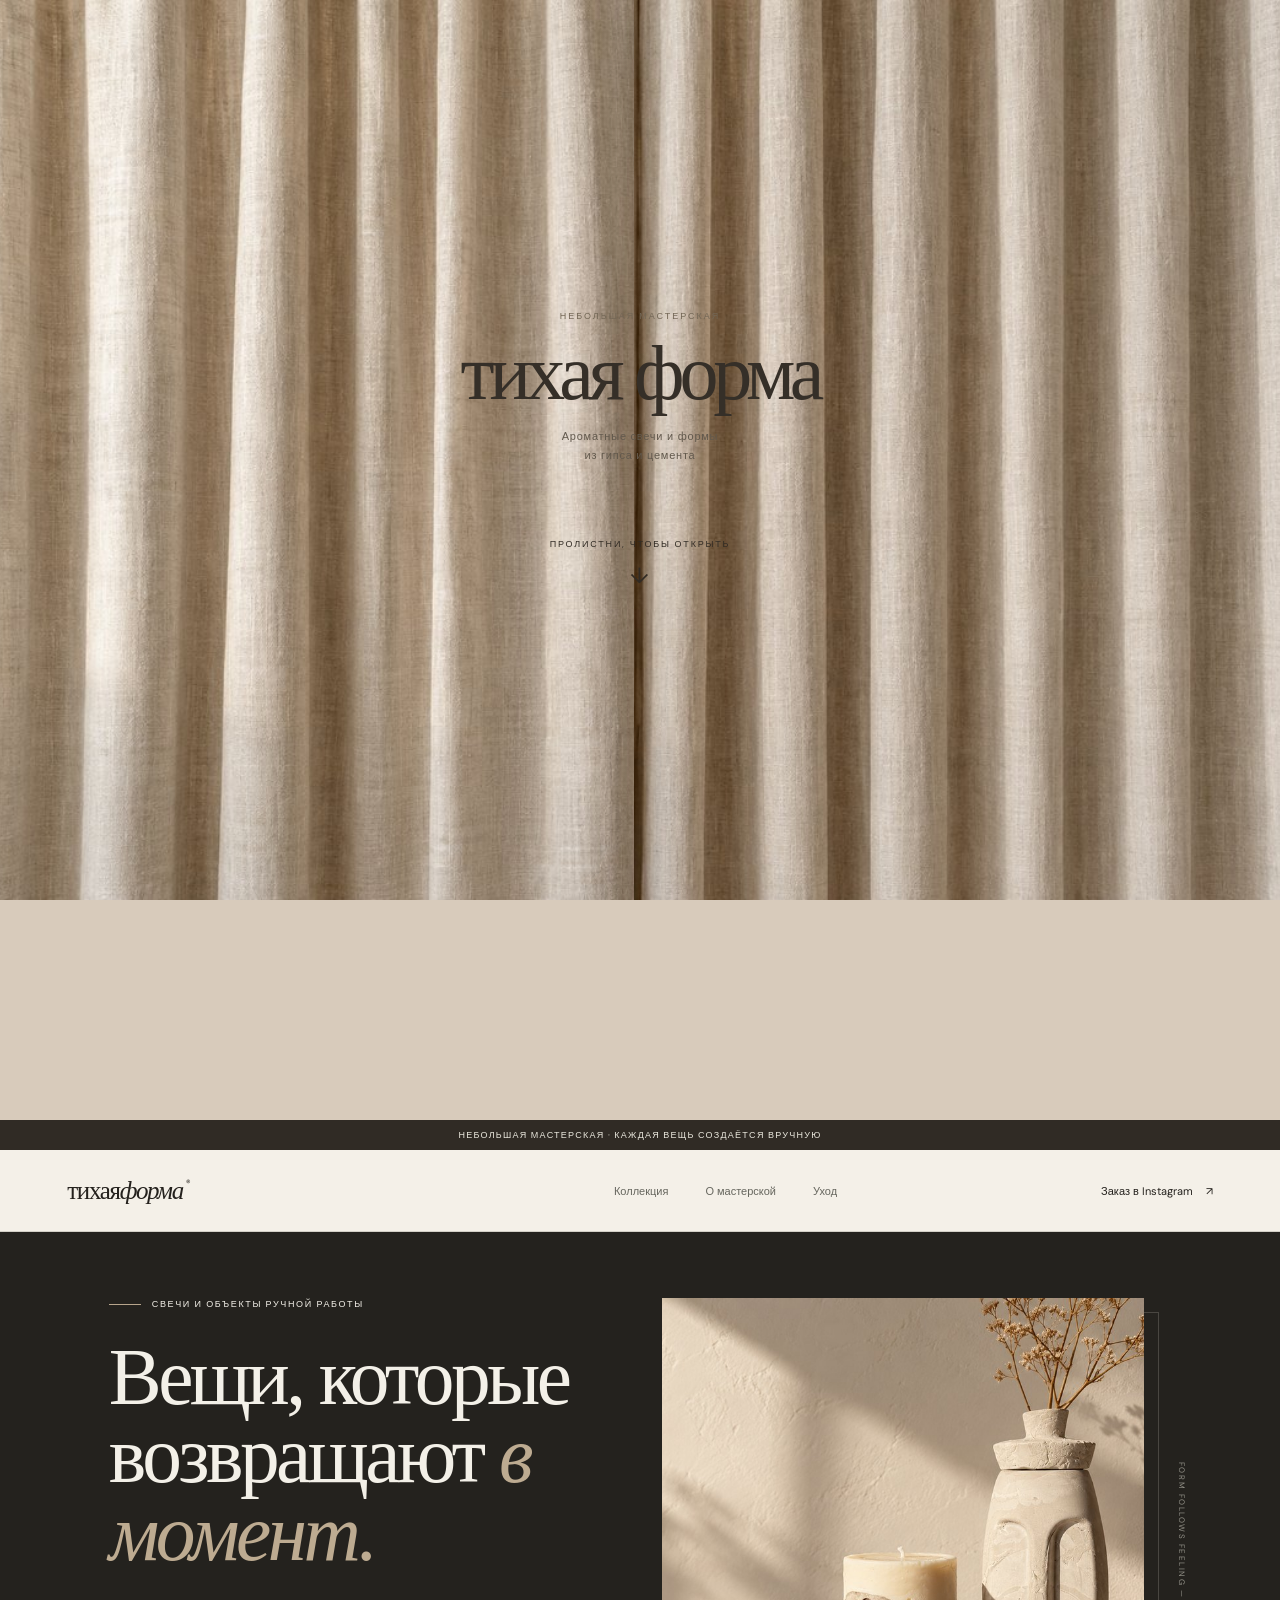
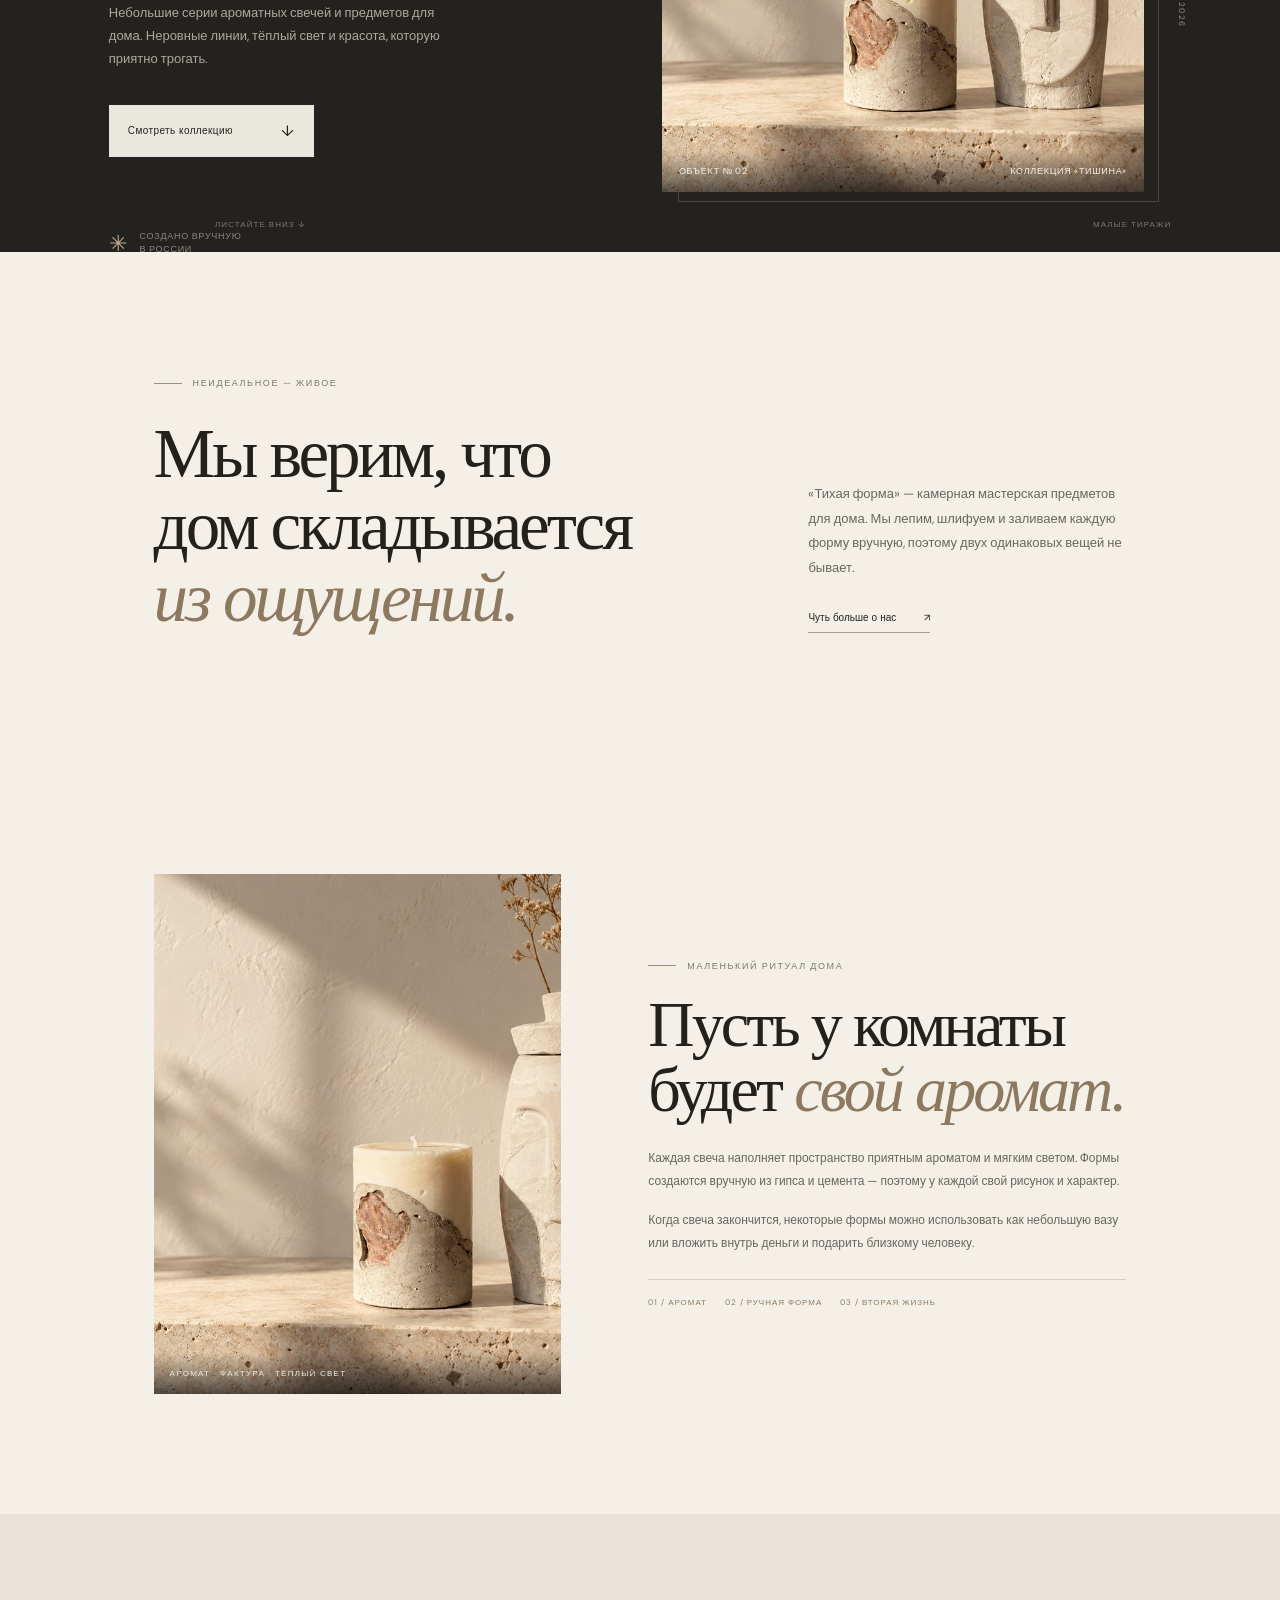
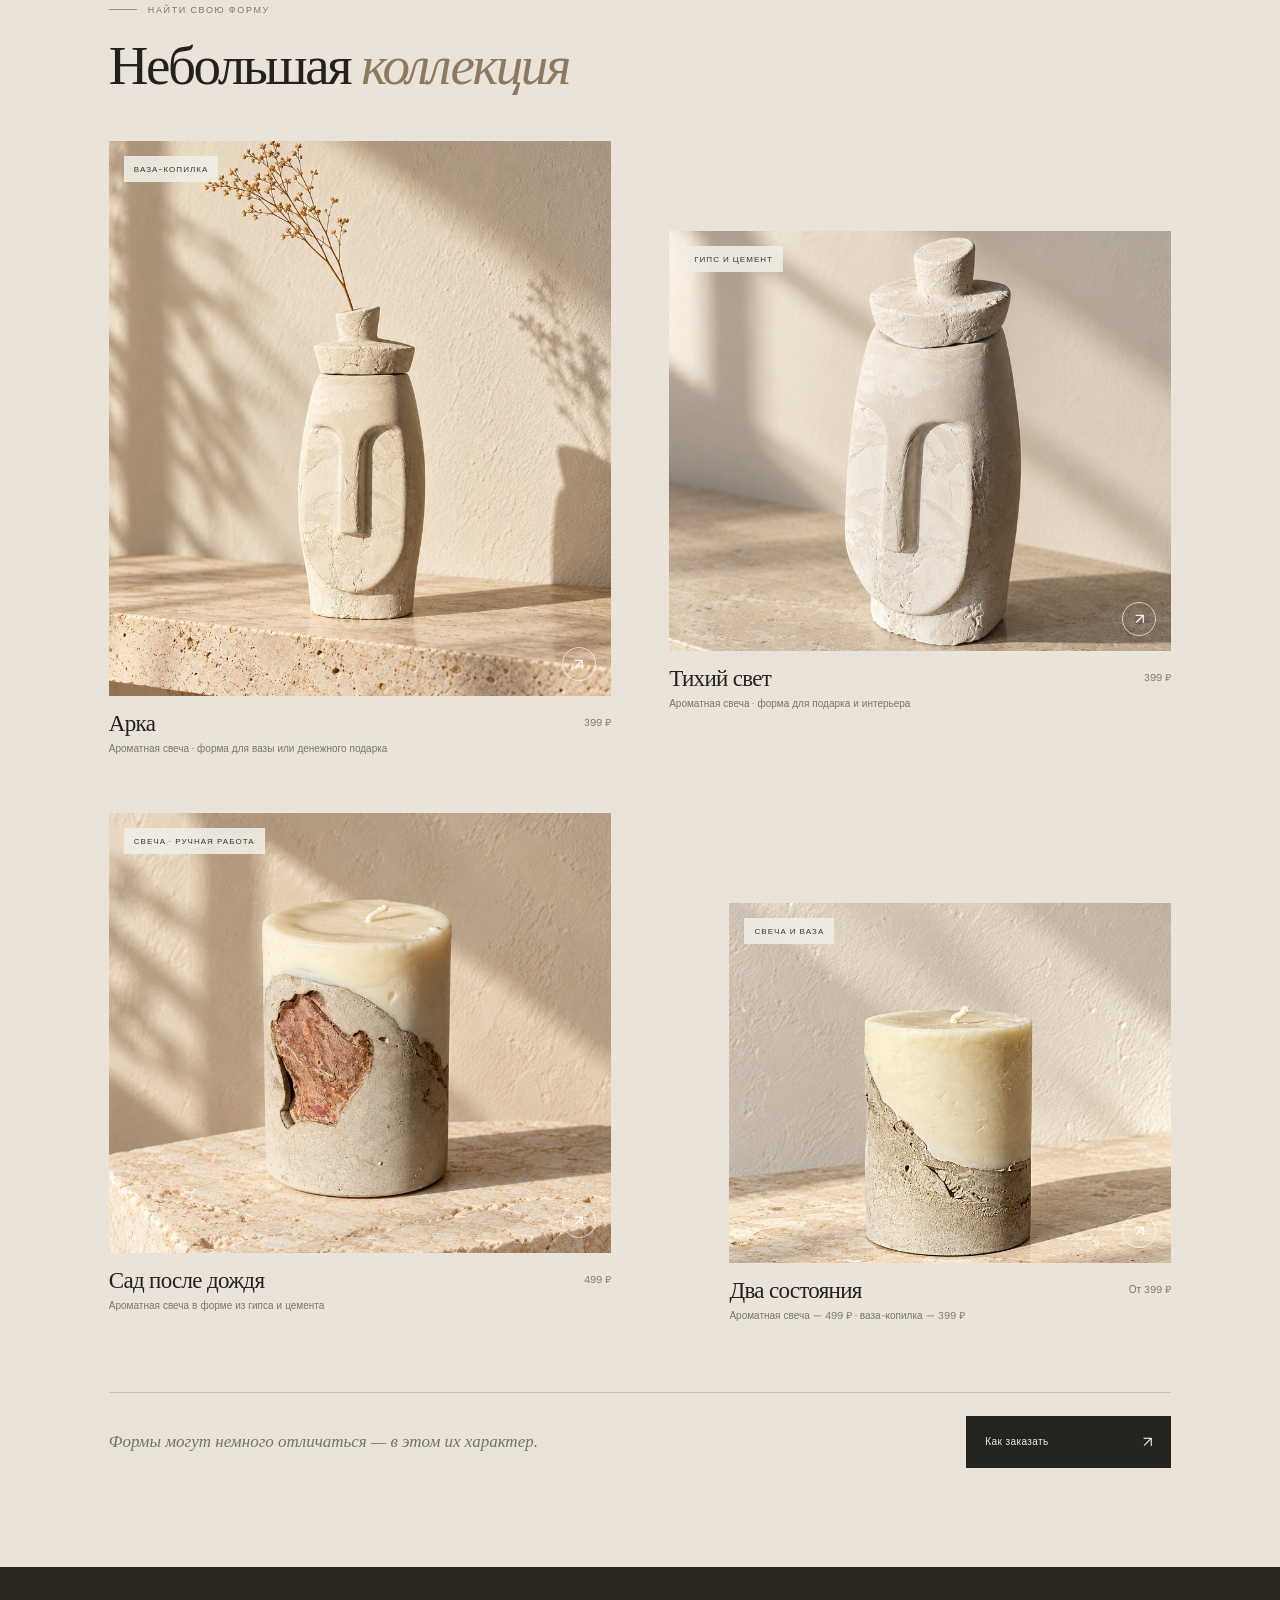
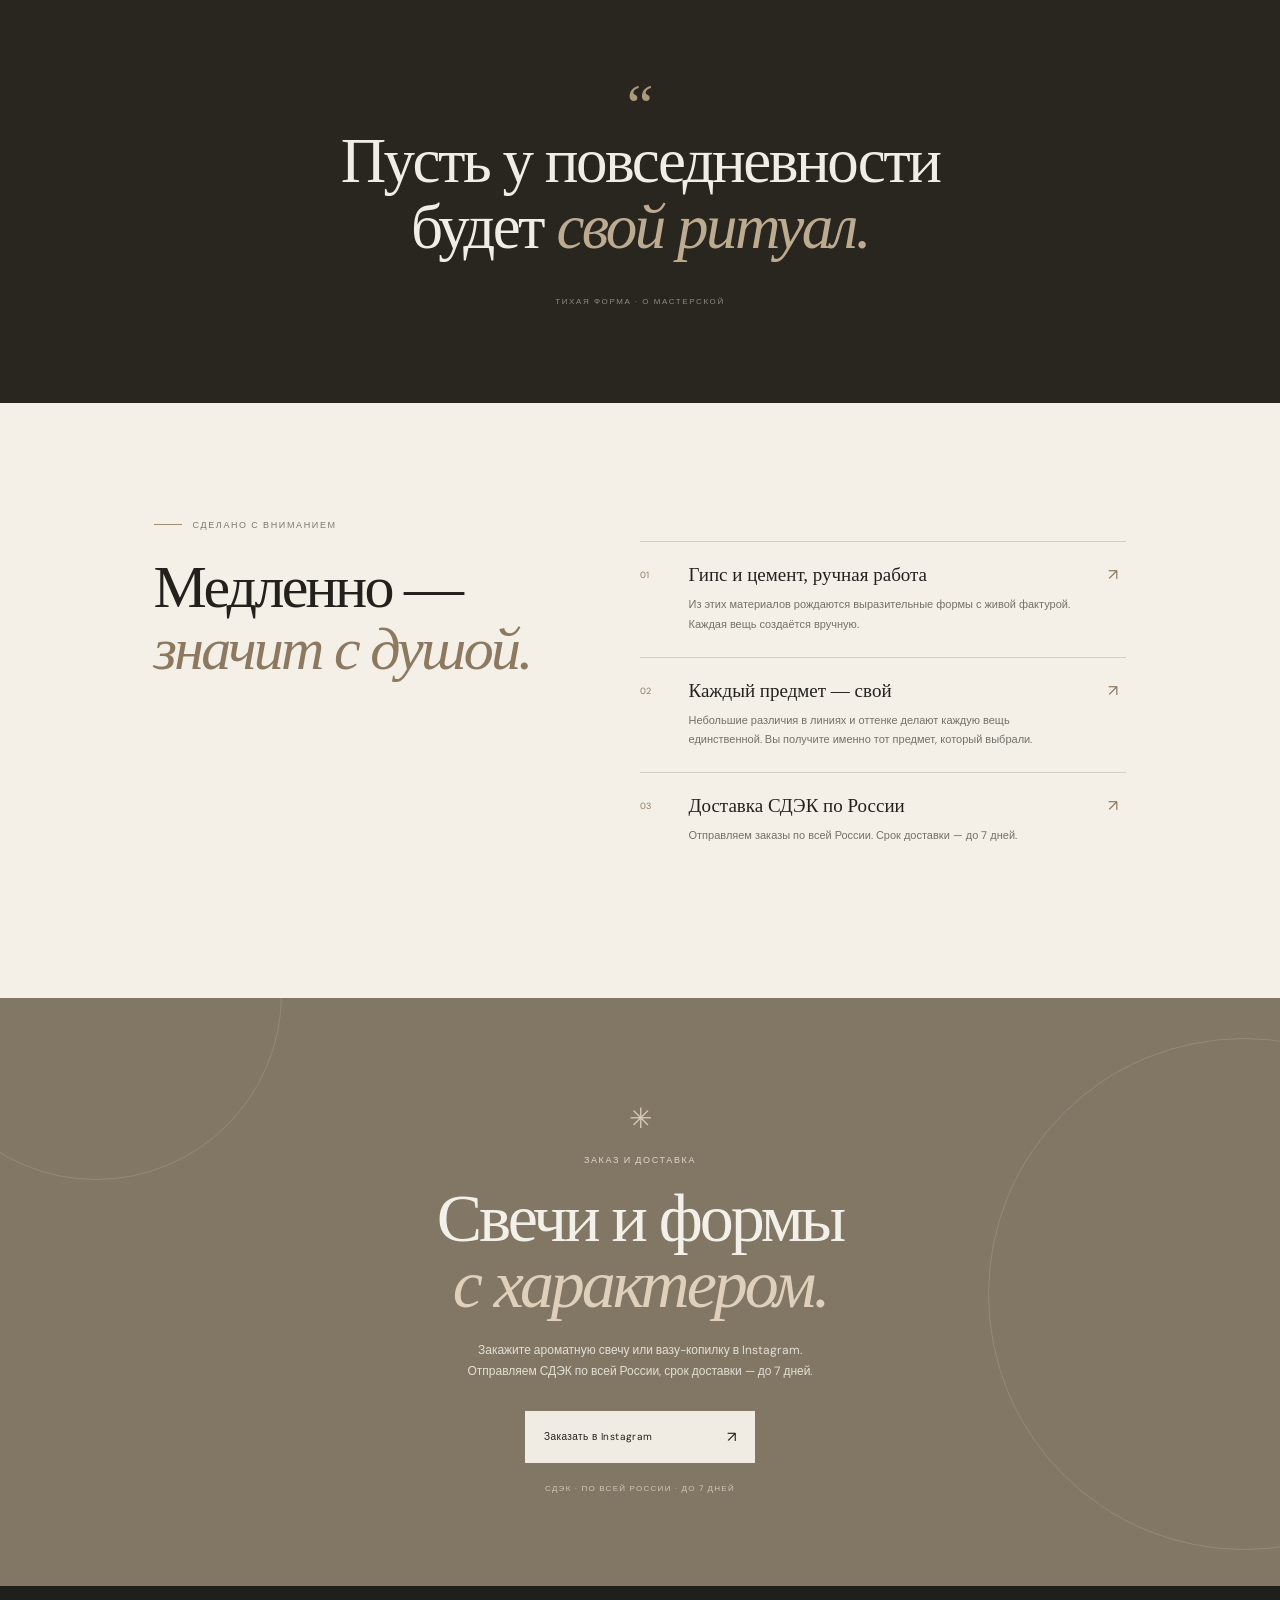
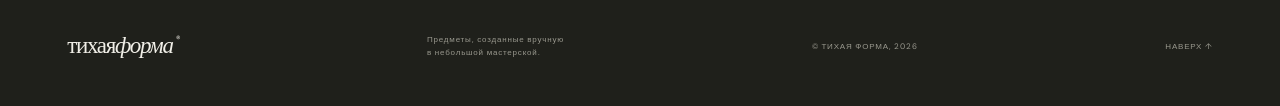
==== index.html @ 341f55f4 "Refresh mobile opening styles" ====
<!doctype html>
<html lang="ru">
<head>
  <meta charset="utf-8">
  <meta name="viewport" content="width=device-width, initial-scale=1">
  <meta name="theme-color" content="#171713">
  <meta name="description" content="Авторские свечи ручной работы и предметы для дома. Каждая форма создаётся вручную.">
  <title>Тихая форма — свечи и объекты ручной работы</title>
  <script>if ("scrollRestoration" in history) history.scrollRestoration = "manual"; if (location.hash) history.replaceState(null, "", location.pathname + location.search);</script>
  <link rel="preconnect" href="https://fonts.googleapis.com">
  <link rel="preconnect" href="https://fonts.gstatic.com" crossorigin>
  <link href="https://fonts.googleapis.com/css2?family=DM+Sans:wght@400;500;600&family=Manrope:wght@400;500;600;700&display=swap" rel="stylesheet">
  <link rel="stylesheet" href="styles.css?v=mobile6">
</head>
<body>
  <section class="opening-scene" aria-label="Открой мастерскую прокруткой">
    <div class="opening-sticky">
      <img class="opening-art" src="assets/hero.jpg" alt="" fetchpriority="high" decoding="async">
      <div class="opening-copy">
        <p class="opening-kicker">НЕБОЛЬШАЯ МАСТЕРСКАЯ</p>
        <p class="opening-name">тихая форма</p>
        <p class="opening-tagline">Ароматные свечи и формы<br>из гипса и цемента</p>
        <div class="opening-prompt"><span>ПРОЛИСТНИ, ЧТОБЫ ОТКРЫТЬ</span><b>↓</b></div>
      </div>
      <div class="curtain-panels" aria-hidden="true"><span class="curtain-panel curtain-left"><img src="assets/curtain-linen.jpg" alt="" fetchpriority="high" decoding="async"></span><span class="curtain-panel curtain-right"><img src="assets/curtain-linen.jpg" alt="" fetchpriority="high" decoding="async"></span></div>
    </div>
  </section>
  <div class="announcement">Небольшая мастерская · каждая вещь создаётся вручную</div>
  <header class="site-header">
    <a class="wordmark" href="#top" aria-label="Тихая форма — на главную">тихая<span>форма</span><i>®</i></a>
    <nav class="main-nav" aria-label="Основная навигация">
      <a href="#collection">Коллекция</a><a href="#about">О мастерской</a><a href="#care">Уход</a>
    </nav>
    <a class="header-link" href="https://www.instagram.com/kriss.tiana?exln=c3J3bHptYzU3Yjh0" target="_blank" rel="noopener noreferrer">Заказ в Instagram <span>↗</span></a>
    <button class="menu-toggle" aria-label="Открыть меню" aria-expanded="false"><span></span><span></span></button>
  </header>

  <main id="top">
    <section class="hero">
      <div class="hero-copy">
        <p class="eyebrow"><span class="eyebrow-line"></span> Свечи и объекты ручной работы</p>
        <h1>Вещи, которые<br>возвращают <em>в момент.</em></h1>
        <p class="hero-description">Небольшие серии ароматных свечей и предметов для дома. Неровные линии, тёплый свет и красота, которую приятно трогать.</p>
        <a class="button button-light" href="#collection">Смотреть коллекцию <span>↓</span></a>
        <div class="hero-note"><span class="note-star">✳</span><span>Создано вручную<br>в России</span></div>
      </div>
      <div class="hero-visual">
        <img src="assets/hero.jpg" alt="Композиция из ароматной свечи и вазы-копилки из гипса и цемента" fetchpriority="high" decoding="async">
        <div class="hero-image-caption"><span>Объект № 02</span><span>Коллекция «Тишина»</span></div>
        <div class="vertical-label">FORM FOLLOWS FEELING — 2026</div>
      </div>
      <div class="hero-bottom"><span class="scroll-label">ЛИСТАЙТЕ ВНИЗ ↓</span><span>МАЛЫЕ ТИРАЖИ</span></div>
    </section>

    <section class="intro section-wrap" id="about">
      <p class="eyebrow dark-eyebrow">Неидеальное — живое</p>
      <div class="intro-content"><h2>Мы верим, что<br>дом складывается<br><em>из ощущений.</em></h2><div><p>«Тихая форма» — камерная мастерская предметов для дома. Мы лепим, шлифуем и заливаем каждую форму вручную, поэтому двух одинаковых вещей не бывает.</p><a class="text-link" href="#story">Чуть больше о нас <span>↗</span></a></div></div>
    </section>

    <section class="scent-story section-wrap" id="scent">
      <div class="scent-photo"><img src="assets/hero.jpg" alt="Ароматная свеча и ваза-копилка в тёплом интерьере" loading="lazy" decoding="async"><span>АРОМАТ · ФАКТУРА · ТЁПЛЫЙ СВЕТ</span></div>
      <div class="scent-copy"><p class="eyebrow dark-eyebrow">Маленький ритуал дома</p><h2>Пусть у комнаты<br>будет <em>свой аромат.</em></h2><p>Каждая свеча наполняет пространство приятным ароматом и мягким светом. Формы создаются вручную из гипса и цемента — поэтому у каждой свой рисунок и характер.</p><p>Когда свеча закончится, некоторые формы можно использовать как небольшую вазу или вложить внутрь деньги и подарить близкому человеку.</p><div class="scent-detail"><span>01 / АРОМАТ</span><span>02 / РУЧНАЯ ФОРМА</span><span>03 / ВТОРАЯ ЖИЗНЬ</span></div></div>
    </section>

    <section class="collection" id="collection">
      <div class="section-heading"><div><p class="eyebrow dark-eyebrow">Найти свою форму</p><h2>Небольшая <em>коллекция</em></h2></div></div>
      <div class="product-grid">
        <article class="product-card product-card-tall">
          <a class="product-image" href="#contact"><img src="assets/vase-01.jpg" alt="Ваза-копилка ручной работы из гипса и цемента" loading="lazy" decoding="async"><span class="product-tag">ВАЗА-КОПИЛКА</span><span class="image-arrow">↗</span></a>
          <div class="product-info"><div><h3>Арка</h3><p>Ароматная свеча · форма для вазы или денежного подарка</p></div><span class="product-price">399 ₽</span></div>
        </article>
        <article class="product-card product-card-offset">
          <a class="product-image" href="#contact"><img src="assets/vase-02.jpg" alt="Ваза-копилка ручной работы с крышкой" loading="lazy" decoding="async"><span class="product-tag">ГИПС И ЦЕМЕНТ</span><span class="image-arrow">↗</span></a>
          <div class="product-info"><div><h3>Тихий свет</h3><p>Ароматная свеча · форма для подарка и интерьера</p></div><span class="product-price">399 ₽</span></div>
        </article>
        <article class="product-card">
          <a class="product-image" href="#contact"><img src="assets/candle-01.jpg" alt="Ароматная свеча ручной работы" loading="lazy" decoding="async"><span class="product-tag">СВЕЧА · РУЧНАЯ РАБОТА</span><span class="image-arrow">↗</span></a>
          <div class="product-info"><div><h3>Сад после дождя</h3><p>Ароматная свеча в форме из гипса и цемента</p></div><span class="product-price">499 ₽</span></div>
        </article>
        <article class="product-card product-card-offset product-card-wide">
          <a class="product-image" href="#contact"><img src="assets/candle-02.jpg" alt="Ароматная свеча ручной работы" loading="lazy" decoding="async"><span class="product-tag">СВЕЧА И ВАЗА</span><span class="image-arrow">↗</span></a>
          <div class="product-info"><div><h3>Два состояния</h3><p>Ароматная свеча — 499 ₽ · ваза-копилка — 399 ₽</p></div><span class="product-price">От 399 ₽</span></div>
        </article>
      </div>
      <div class="collection-foot"><p>Формы могут немного отличаться — в этом их характер.</p><a class="button button-dark" href="#contact">Как заказать <span>↗</span></a></div>
    </section>

    <section class="quote-band" id="story"><span class="quote-mark">“</span><p>Пусть у повседневности<br>будет <em>свой ритуал.</em></p><span class="quote-credit">ТИХАЯ ФОРМА · О МАСТЕРСКОЙ</span></section>

    <section class="process section-wrap" id="care">
      <div class="process-heading"><p class="eyebrow dark-eyebrow">Сделано с вниманием</p><h2>Медленно —<br><em>значит с душой.</em></h2></div>
      <div class="process-list">
        <div class="process-item"><span>01</span><div><h3>Гипс и цемент, ручная работа</h3><p>Из этих материалов рождаются выразительные формы с живой фактурой. Каждая вещь создаётся вручную.</p></div><b>↗</b></div>
        <div class="process-item"><span>02</span><div><h3>Каждый предмет — свой</h3><p>Небольшие различия в линиях и оттенке делают каждую вещь единственной. Вы получите именно тот предмет, который выбрали.</p></div><b>↗</b></div>
        <div class="process-item"><span>03</span><div><h3>Доставка СДЭК по России</h3><p>Отправляем заказы по всей России. Срок доставки — до 7 дней.</p></div><b>↗</b></div>
      </div>
    </section>

    <section class="contact-section" id="contact"><div class="contact-orbit">✳</div><p class="eyebrow">Заказ и доставка</p><h2>Свечи и формы<br><em>с характером.</em></h2><p class="contact-copy">Закажите ароматную свечу или вазу-копилку в Instagram. Отправляем СДЭК по всей России, срок доставки — до 7 дней.</p><a class="button button-light instagram-button" href="https://www.instagram.com/kriss.tiana?exln=c3J3bHptYzU3Yjh0" target="_blank" rel="noopener noreferrer">Заказать в Instagram <span>↗</span></a><span class="contact-small">СДЭК · ПО ВСЕЙ РОССИИ · ДО 7 ДНЕЙ</span></section>
  </main>
  <footer class="site-footer"><a class="wordmark footer-mark" href="#top">тихая<span>форма</span><i>®</i></a><span>Предметы, созданные вручную<br>в небольшой мастерской.</span><span>© ТИХАЯ ФОРМА, 2026</span><a href="#top">НАВЕРХ ↑</a></footer>
  <script src="script.js?v=mobile6"></script>
</body>
</html>
---- styles.css ----
:root{--ink:#1c1c18;--paper:#efeee8;--cream:#e5e1d7;--muted:#79786f;--line:rgba(28,28,24,.17);--serif:Georgia,'Times New Roman',serif;--sans:'DM Sans',Arial,sans-serif}*{box-sizing:border-box}html{scroll-behavior:smooth}body{margin:0;background:var(--paper);color:var(--ink);font-family:var(--sans);-webkit-font-smoothing:antialiased}.announcement{height:30px;background:#24251f;color:#eae8de;text-align:center;font-size:9px;letter-spacing:.14em;text-transform:uppercase;display:flex;align-items:center;justify-content:center}.site-header{height:82px;display:flex;align-items:center;justify-content:space-between;padding:0 5.25%;border-bottom:1px solid var(--line);position:relative;z-index:5;background:var(--paper)}.wordmark{font-family:var(--serif);font-size:25px;letter-spacing:-1.3px;color:inherit;text-decoration:none;white-space:nowrap}.wordmark span{font-style:italic}.wordmark i{font:9px var(--sans);vertical-align:top;margin-left:3px}.main-nav{display:flex;gap:37px;margin-left:14%}.main-nav a,.header-link{font-size:11px;text-decoration:none;color:inherit}.main-nav a{color:#66665e}.main-nav a:hover,.header-link:hover{color:#8c7358}.header-link span{margin-left:10px}.menu-toggle{display:none;background:none;border:0}.hero{background:#191a16;color:#f3f0e8;min-height:620px;display:grid;grid-template-columns:49% 51%;position:relative;overflow:hidden;padding:66px 8.5% 60px}.hero-copy{align-self:center;position:relative;z-index:2;padding-bottom:35px}.eyebrow{font-size:9px;letter-spacing:.18em;text-transform:uppercase;margin:0 0 29px;display:flex;align-items:center;gap:11px}.eyebrow-line{display:inline-block;width:32px;border-top:1px solid #b7a58c}.hero h1,.intro h2,.section-heading h2,.process h2,.contact-section h2{font-family:var(--serif);font-weight:400;letter-spacing:-.045em}.hero h1{font-size:clamp(53px,6.2vw,88px);line-height:.98;margin:0 0 28px}.hero h1 em,.intro h2 em,.section-heading h2 em,.process h2 em,.contact-section h2 em,.quote-band em{font-weight:400;color:#bdab91}.hero-description{max-width:360px;color:#aaa99f;font-size:13px;line-height:1.8;margin:0 0 34px}.button{display:inline-flex;align-items:center;justify-content:space-between;gap:30px;padding:16px 19px;text-decoration:none;font-size:10px;letter-spacing:.04em;min-width:205px;transition:.2s ease}.button span{font-size:15px}.button-light{background:#eae7de;color:#24241f}.button-light:hover{background:#c9b99f;transform:translateY(-2px)}.button-dark{background:#24241f;color:#eeeae0}.button-dark:hover{background:#585044;transform:translateY(-2px)}.hero-note{position:absolute;left:0;bottom:-68px;display:flex;align-items:center;gap:12px;color:#88877e;font-size:9px;line-height:1.5;letter-spacing:.08em;text-transform:uppercase}.note-star{font-size:22px;color:#bba98e}.hero-visual{position:relative;align-self:stretch;min-height:485px;margin-left:6%;margin-right:5%}.hero-visual:before{content:'';position:absolute;inset:14px -15px -10px 16px;border:1px solid rgba(235,231,218,.18)}.hero-visual>img{width:100%;height:100%;object-fit:cover;object-position:center 54%;position:relative;filter:saturate(.7)}.hero-image-caption{position:absolute;bottom:0;left:0;right:0;z-index:1;padding:15px 17px;display:flex;justify-content:space-between;background:linear-gradient(transparent,rgba(0,0,0,.62));font-size:9px;letter-spacing:.08em;text-transform:uppercase}.vertical-label{position:absolute;right:-43px;top:50%;writing-mode:vertical-rl;transform:translateY(-50%);font-size:8px;letter-spacing:.19em;color:#929087}.hero-bottom{position:absolute;bottom:23px;left:8.5%;right:8.5%;display:flex;justify-content:space-between;color:#79796f;font-size:8px;letter-spacing:.13em}.scroll-label{margin-left:10%}.section-wrap{padding-left:12%;padding-right:12%}.intro{padding-top:125px;padding-bottom:130px}.dark-eyebrow{color:#79786f}.dark-eyebrow:before{content:'';width:28px;border-top:1px solid #a18f74}.intro-content{display:grid;grid-template-columns:1.1fr .65fr;align-items:end;gap:12%}.intro h2,.process h2{font-size:clamp(45px,5.4vw,72px);line-height:1.04;margin:0}.intro h2 em,.section-heading h2 em,.process h2 em{color:#8d7960}.intro-content>div{max-width:345px;padding-bottom:8px}.intro-content>div p{font-size:13px;line-height:1.9;color:#68675f;margin:0 0 24px}.text-link{font-size:10px;color:var(--ink);text-decoration:none;border-bottom:1px solid #a29d90;padding-bottom:8px}.text-link span{margin-left:25px}.collection{background:#e6e4dc;padding:90px 8.5% 98px}.section-heading{display:flex;align-items:end;justify-content:space-between;margin-bottom:44px}.section-heading .eyebrow{margin-bottom:18px}.section-heading h2{font-size:55px;margin:0}.collection-count{font-size:9px;letter-spacing:.13em;color:#77766d;padding-bottom:9px}.product-grid{display:grid;grid-template-columns:1fr 1fr;column-gap:5.5%;row-gap:58px}.product-card{min-width:0}.product-card-offset{margin-top:90px}.product-card-wide{width:88%;margin-left:12%}.product-image{display:block;height:440px;position:relative;overflow:hidden;background:#24241f;color:white}.product-card-tall .product-image{height:555px}.product-card-offset .product-image{height:420px}.product-card-wide .product-image{height:360px}.product-image img{width:100%;height:100%;object-fit:cover;transition:transform .7s cubic-bezier(.2,.7,.2,1);filter:saturate(.72)}.product-image:hover img{transform:scale(1.035)}.product-tag{position:absolute;left:15px;top:15px;padding:8px 10px;background:rgba(240,238,230,.9);color:#38372f;font-size:8px;letter-spacing:.13em}.image-arrow{position:absolute;right:15px;bottom:15px;width:34px;height:34px;border:1px solid rgba(255,255,255,.65);display:grid;place-items:center;border-radius:50%;font-size:15px}.product-info{display:flex;justify-content:space-between;gap:10px;padding-top:15px;align-items:start}.product-info h3{font-family:var(--serif);font-size:23px;font-weight:400;margin:0 0 5px;letter-spacing:-.03em}.product-info p,.product-price{font-size:10px;color:#77766d;margin:0}.product-price{padding-top:5px;white-space:nowrap}.collection-foot{margin-top:70px;display:flex;align-items:center;justify-content:space-between;border-top:1px solid var(--line);padding-top:22px}.collection-foot p{font-family:var(--serif);font-style:italic;font-size:17px;color:#74736b}.quote-band{padding:104px 20px 94px;text-align:center;background:#20211c;color:#efede5;position:relative}.quote-mark{color:#ad997b;font:60px var(--serif);display:block;height:47px}.quote-band p{font:clamp(38px,5vw,63px)/1.05 var(--serif);letter-spacing:-.04em;margin:10px 0 28px}.quote-credit{font-size:8px;letter-spacing:.2em;color:#8c8b81}.process{padding-top:116px;padding-bottom:130px;display:grid;grid-template-columns:.9fr 1.1fr;gap:9%}.process-heading .eyebrow{margin-bottom:25px}.process h2{font-size:60px}.process-list{padding-top:22px}.process-item{display:grid;grid-template-columns:34px 1fr 18px;gap:15px;padding:22px 0;border-top:1px solid var(--line)}.process-item>span{font-size:9px;color:#8c7961;padding-top:5px}.process-item h3{font:19px var(--serif);margin:0 0 9px;font-weight:400}.process-item p{font-size:11px;line-height:1.8;color:#727168;max-width:390px;margin:0}.process-item>b{font-weight:400;color:#8d7960}.contact-section{background:#837d6e;color:#f2f0e8;text-align:center;padding:102px 20px 93px;position:relative;overflow:hidden}.contact-section:before,.contact-section:after{content:'';position:absolute;border:1px solid rgba(245,241,230,.15);width:370px;height:370px;border-radius:50%;top:-190px;left:-90px}.contact-section:after{width:510px;height:510px;left:auto;right:-220px;top:40px}.contact-orbit{font-size:28px;margin-bottom:17px;color:#d4c8b5}.contact-section .eyebrow{justify-content:center;color:#ded8ca;margin-bottom:20px}.contact-section h2{font-size:68px;line-height:.97;margin:0 0 22px}.contact-section h2 em{color:#ded0ba}.contact-copy{font-size:12px;line-height:1.8;color:#e3dfd5;max-width:390px;margin:0 auto 28px}.contact-section .button{position:relative;z-index:1}.contact-small{display:block;font-size:8px;letter-spacing:.16em;color:#d0c8b7;margin-top:20px}.site-footer{min-height:120px;padding:30px 5.25%;display:flex;align-items:center;justify-content:space-between;background:#1f201b;color:#f0eee7}.footer-mark{font-size:23px}.site-footer>span,.site-footer>a:last-child{font-size:8px;line-height:1.6;letter-spacing:.1em;color:#99988e}.site-footer>a:last-child{text-decoration:none}.menu-toggle{cursor:pointer}
@media(max-width:800px){.site-header{height:70px;padding:0 6%}.main-nav{gap:20px;margin-left:4%}.hero{padding:55px 7% 55px;min-height:560px}.hero-visual{margin-left:3%;margin-right:5%;min-height:410px}.hero h1{font-size:58px}.section-wrap{padding-left:8%;padding-right:8%}.collection{padding-left:7%;padding-right:7%}.product-image{height:360px}.product-card-tall .product-image{height:450px}.product-card-offset .product-image{height:350px}.process{gap:5%}.process h2{font-size:50px}}
@media(max-width:600px){.announcement{font-size:8px;letter-spacing:.1em;height:28px}.site-header{height:66px}.wordmark{font-size:23px}.main-nav{display:none;position:absolute;top:66px;left:0;right:0;margin:0;background:var(--paper);padding:22px 6%;border-bottom:1px solid var(--line);flex-direction:column;gap:18px}.main-nav.open{display:flex}.menu-toggle{display:flex;flex-direction:column;gap:5px;padding:8px}.menu-toggle span{display:block;width:21px;height:1px;background:var(--ink)}.header-link{margin-left:auto;margin-right:17px}.hero{display:flex;flex-direction:column;padding:48px 7% 58px;min-height:0}.hero-copy{padding:0 0 28px}.hero .eyebrow{margin-bottom:23px}.hero h1{font-size:clamp(50px,14vw,70px)}.hero-description{font-size:12px;max-width:330px}.hero-note{display:none}.hero-visual{margin:8px 12px 0 0;min-height:400px;height:105vw;max-height:510px;width:calc(100% - 12px)}.hero-bottom{left:7%;right:7%;bottom:20px}.vertical-label{right:-29px}.intro{padding-top:83px;padding-bottom:88px}.intro-content{grid-template-columns:1fr;gap:27px}.intro h2{font-size:57px}.intro-content>div{max-width:430px}.section-heading{align-items:start;gap:20px;flex-direction:column;margin-bottom:30px}.section-heading h2{font-size:42px}.collection{padding:67px 6% 72px}.collection-count{padding:0}.product-grid{grid-template-columns:1fr;row-gap:37px}.product-card-offset,.product-card-wide{margin:0;width:100%}.product-image,.product-card-tall .product-image,.product-card-offset .product-image,.product-card-wide .product-image{height:min(112vw,470px)}.product-info h3{font-size:22px}.product-price{font-size:9px}.collection-foot{align-items:flex-start;gap:18px;flex-direction:column;margin-top:42px}.collection-foot p{font-size:16px;margin:0}.quote-band{padding:82px 15px 75px}.quote-band p{font-size:43px}.process{padding-top:83px;padding-bottom:88px;grid-template-columns:1fr;gap:27px}.process h2{font-size:54px}.process-list{padding-top:0}.process-item{grid-template-columns:27px 1fr 14px;gap:11px}.process-item h3{font-size:18px}.contact-section{padding:79px 18px 73px}.contact-section h2{font-size:55px}.contact-copy{font-size:11px}.site-footer{padding:25px 6%;display:grid;grid-template-columns:1fr 1fr;gap:20px}.site-footer>span:nth-child(2){text-align:right}.site-footer>span:nth-child(3){grid-column:1}.site-footer>a:last-child{grid-column:2;text-align:right}}

/* Scroll opening and fragrance story */
.opening-scene{height:200vh;position:relative;background:#171713;color:#f1eee5}.opening-sticky{height:100vh;position:sticky;top:0;overflow:hidden;isolation:isolate;background:#171713}.opening-art{position:absolute;inset:0;background-image:linear-gradient(90deg,rgba(20,21,17,.28),rgba(20,21,17,.03)),url('candle-02.jpg');background-size:cover;background-position:center 48%;transform:scale(1.015)}.opening-art:after{content:'';position:absolute;inset:0;background:linear-gradient(180deg,rgba(16,17,14,.12),rgba(16,17,14,.38))}.opening-copy{position:absolute;z-index:4;inset:0;display:flex;flex-direction:column;align-items:center;justify-content:center;text-align:center;pointer-events:none;transition:opacity .18s linear;opacity:calc(1 - var(--open-progress,0)*1.5)}.opening-symbol{font-family:var(--serif);font-style:italic;font-size:clamp(54px,10vw,120px);letter-spacing:-.1em;border:1px solid rgba(239,236,227,.72);width:1.45em;height:1.45em;display:grid;place-items:center;border-radius:50%;padding-right:.1em;margin-bottom:18px}.opening-name{font:clamp(28px,4.3vw,52px)/1 var(--serif);letter-spacing:-.05em;margin:0 0 12px}.opening-tagline{font-size:11px;line-height:1.7;letter-spacing:.08em;color:#d0ccc1;margin:0}.opening-prompt{margin-top:clamp(55px,11vh,110px);display:flex;flex-direction:column;align-items:center;gap:12px;color:#eee8d9;font-size:9px;letter-spacing:.2em}.opening-prompt b{font-size:22px;font-weight:400;animation:prompt-nudge 1.7s infinite}.blind-curtain{position:absolute;inset:0;z-index:3;perspective:1100px;pointer-events:none}.blind-slat{position:absolute;left:-1%;right:-1%;top:calc(var(--row)*8.333333%);height:8.5%;background:linear-gradient(180deg,#d6d0c2 0%,#bdb5a6 7%,#eee9dd 15%,#cfc8ba 25%,#bdb5a6 100%);transform-origin:50% 0%;transform:rotateX(calc(var(--slat-open,0)*-88deg));backface-visibility:hidden;box-shadow:0 7px 13px rgba(8,9,7,.22),inset 0 1px rgba(255,255,255,.72);will-change:transform}.blind-slat:after{content:'';position:absolute;left:0;right:0;bottom:-5px;height:6px;background:linear-gradient(180deg,rgba(245,239,224,.42),rgba(10,10,8,.25))}.opening-side-note{position:absolute;z-index:5;right:22px;top:50%;writing-mode:vertical-rl;transform:translateY(-50%);font-size:8px;letter-spacing:.19em;color:rgba(250,247,239,.7);opacity:calc(1 - var(--open-progress,0)*1.4)}@keyframes prompt-nudge{0%,100%{transform:translateY(0)}50%{transform:translateY(6px)}}.scent-story{padding-top:110px;padding-bottom:120px;display:grid;grid-template-columns:.92fr 1.08fr;gap:9%;align-items:center}.scent-photo{height:520px;position:relative;overflow:hidden;background:#201f1b}.scent-photo img{width:100%;height:100%;object-fit:cover;filter:saturate(.73)}.scent-photo span{position:absolute;bottom:0;left:0;right:0;padding:16px;color:#eeeae0;font-size:8px;letter-spacing:.16em;background:linear-gradient(transparent,rgba(0,0,0,.65))}.scent-copy{max-width:490px}.scent-copy .eyebrow{margin-bottom:20px}.scent-copy h2{font:clamp(44px,5vw,67px)/1.02 var(--serif);letter-spacing:-.045em;font-weight:400;margin:0 0 25px}.scent-copy h2 em{color:#8d7960;font-weight:400}.scent-copy>p:not(.eyebrow){font-size:12px;line-height:1.9;color:#68675f;margin:0 0 16px}.scent-detail{display:flex;flex-wrap:wrap;gap:8px 18px;border-top:1px solid var(--line);padding-top:17px;margin-top:25px;color:#8c7961;font-size:8px;letter-spacing:.12em}.instagram-button{min-width:230px}
@media(max-width:800px){.scent-story{gap:6%;padding-left:8%;padding-right:8%}.scent-photo{height:440px}}
@media(max-width:600px){.opening-scene{height:170vh}.opening-art{background-position:58% center}.opening-symbol{font-size:76px}.opening-name{font-size:36px}.opening-tagline{font-size:10px}.opening-prompt{margin-top:70px}.opening-side-note{right:12px;font-size:7px}.blind-slat{height:8.6%}.scent-story{padding-top:82px;padding-bottom:88px;grid-template-columns:1fr;gap:28px}.scent-photo{height:112vw;max-height:490px}.scent-copy h2{font-size:52px}.scent-detail{gap:9px 13px}}

/* Premium materials and short fabric-curtain opening */
:root{--ink:#24211d;--paper:#f4f0e8;--cream:#e8e1d5;--muted:#756e63;--line:rgba(36,33,29,.16)}
body{background:var(--paper);color:var(--ink)}
.announcement{background:#302b25}
.site-header{background:#f4f0e8}
.hero{background:#24221e}
.hero-visual>img,.product-image img,.scent-photo img{filter:none}
.hero-visual>img{object-position:68% center}
.collection{background:#e9e3d9}
.quote-band{background:#29251f}
.contact-section{background:#827665}
.opening-scene{height:calc(100vh + 220px);position:relative;background:#d8cbbb;color:#302b25}
.opening-sticky{height:100vh;position:sticky;top:0;overflow:hidden;isolation:isolate;background:#d8cbbb}
.opening-art{position:absolute;inset:0;width:100%;height:100%;object-fit:cover;object-position:62% center;transform:none}
.opening-copy{position:absolute;z-index:6;inset:0;display:flex;flex-direction:column;align-items:center;justify-content:center;text-align:center;color:#352f28;pointer-events:none;opacity:calc(1 - var(--open-progress,0)*1.08)}
.opening-kicker{font-size:9px;letter-spacing:.22em;margin:0 0 14px;color:#736756}
.opening-name{font:clamp(42px,7vw,78px)/.96 var(--serif);letter-spacing:-.065em;margin:0 0 16px}
.opening-tagline{font-size:11px;line-height:1.8;letter-spacing:.07em;margin:0;color:#62594d}
.opening-prompt{margin-top:clamp(45px,8vh,86px);display:flex;flex-direction:column;align-items:center;gap:11px;color:#312b24;font-size:9px;letter-spacing:.2em}
.opening-prompt b{font-size:22px;font-weight:400}
.curtain-panels{position:absolute;inset:0;z-index:5;pointer-events:none}
.curtain-panel{position:absolute;top:0;bottom:0;width:50.5%;background-image:linear-gradient(90deg,rgba(255,255,255,.12),rgba(26,22,17,.09)),url('assets/curtain-linen.jpg');background-size:100% 100%,200% 100%;background-repeat:no-repeat;will-change:transform;box-shadow:0 12px 30px rgba(39,31,22,.14)}
.curtain-left{left:0;background-position:center,left center}
.curtain-right{right:0;background-position:center,right center}
.curtain-left:after,.curtain-right:after{content:'';position:absolute;top:0;bottom:0;width:5vw;opacity:.56}
.curtain-left:after{right:0;background:linear-gradient(90deg,transparent,rgba(43,34,24,.22))}
.curtain-right:after{left:0;background:linear-gradient(90deg,rgba(43,34,24,.22),transparent)}
.blind-curtain,.blind-slat{display:none!important}
.scent-photo img{object-position:center 55%}
.product-image img{transition:transform .8s cubic-bezier(.2,.7,.2,1)}
.instagram-button{background:#f0ece3;color:#24211d}
@media(max-width:600px){
 .opening-scene{height:calc(100vh + 160px)}
 .opening-art{object-position:62% center}
 .opening-name{font-size:54px}
 .opening-tagline{font-size:10px}
 .opening-prompt{margin-top:66px}
 .curtain-panel{width:51%}
 .curtain-left:after,.curtain-right:after{width:8vw}
}
@media(prefers-reduced-motion:reduce){.product-image img{transition:none}}

/* Reliable high priority curtain texture with a warm fallback while it loads */
.opening-sticky{background:#d8cbbb}
.opening-art{z-index:0}
.curtain-panel{display:block;overflow:hidden;background:#c7b9a7;background-image:none}
.curtain-panel>img{position:absolute;top:0;width:200%;height:100%;max-width:none;object-fit:cover;display:block}
.curtain-left>img{left:0}
.curtain-right>img{right:0}


/* Mobile viewport, safe areas and stable first screen */
html{overflow-x:clip}
body{overflow-x:clip}
.opening-sticky{height:100vh;height:100svh}
@media(max-width:600px){
  .opening-scene{height:calc(100vh + 150px);height:calc(100svh + 150px)}
  .opening-sticky{height:100vh;height:100svh}
  .site-header{padding-left:max(5%,env(safe-area-inset-left));padding-right:max(5%,env(safe-area-inset-right))}
  .menu-toggle{min-width:44px;min-height:44px;align-items:center;justify-content:center}
  .header-link{font-size:10px;margin-right:8px}
  .hero{padding-left:max(6%,env(safe-area-inset-left));padding-right:max(6%,env(safe-area-inset-right))}
  .hero h1{font-size:clamp(45px,13vw,64px);overflow-wrap:normal}
  .hero-visual{height:112vw;min-height:0;max-height:490px}
  .product-image,.product-card-tall .product-image,.product-card-offset .product-image,.product-card-wide .product-image{height:min(108vw,460px)}
  .product-info{gap:14px}
  .product-info p{font-size:11px;line-height:1.55}
  .product-price{font-size:11px}
  .button{min-height:48px}
}
@media(prefers-reduced-motion:reduce){html{scroll-behavior:auto}}


/* Phone composition: show the full opening artwork and keep every section readable */
@media(max-width:600px){
  .opening-art{object-fit:contain;object-position:center;background:#d8cbbb}
  .curtain-panel>img{object-fit:cover;object-position:center}
  .hero-visual>img,.scent-photo img{object-fit:cover}
  .product-image img{object-fit:contain;background:#e4ddd1}
  .product-image{background:#e4ddd1}
  .product-tag{font-size:9px}
  .opening-copy{padding:24px 18px}
  .opening-prompt{margin-top:48px}
  .site-footer{grid-template-columns:1fr 1fr}
}


/* Full-screen mobile opening with a soft fade into the page background */
@media(max-width:600px){
  .opening-sticky{background:#d8cbbb}
  .opening-art{object-fit:cover;object-position:62% center;transform:scale(1.02)}
  .opening-sticky:after{content:"";position:absolute;inset:0;z-index:1;pointer-events:none;background:linear-gradient(180deg,#d8cbbb 0%,rgba(216,203,187,.72) 9%,transparent 24%,transparent 76%,rgba(216,203,187,.72) 91%,#d8cbbb 100%)}
  .opening-copy{z-index:6;text-shadow:0 1px 14px rgba(244,239,229,.55)}
}
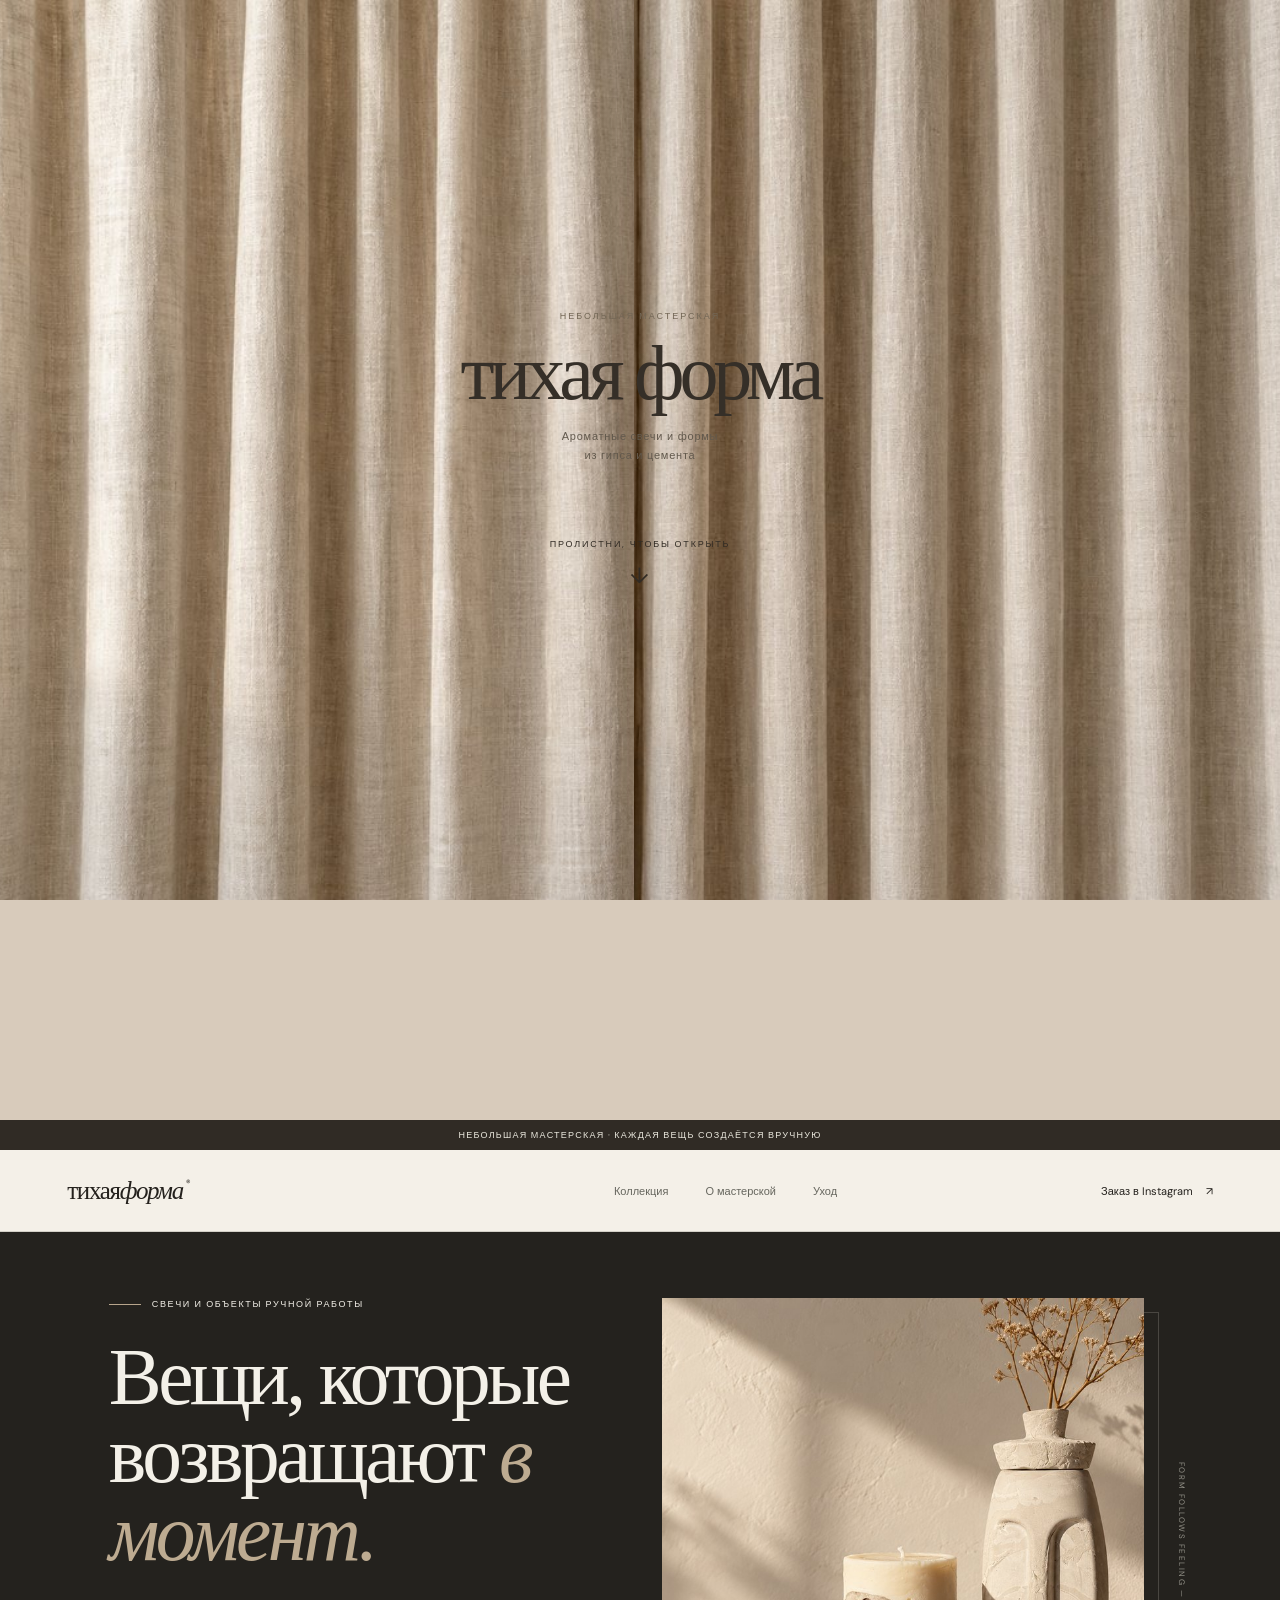
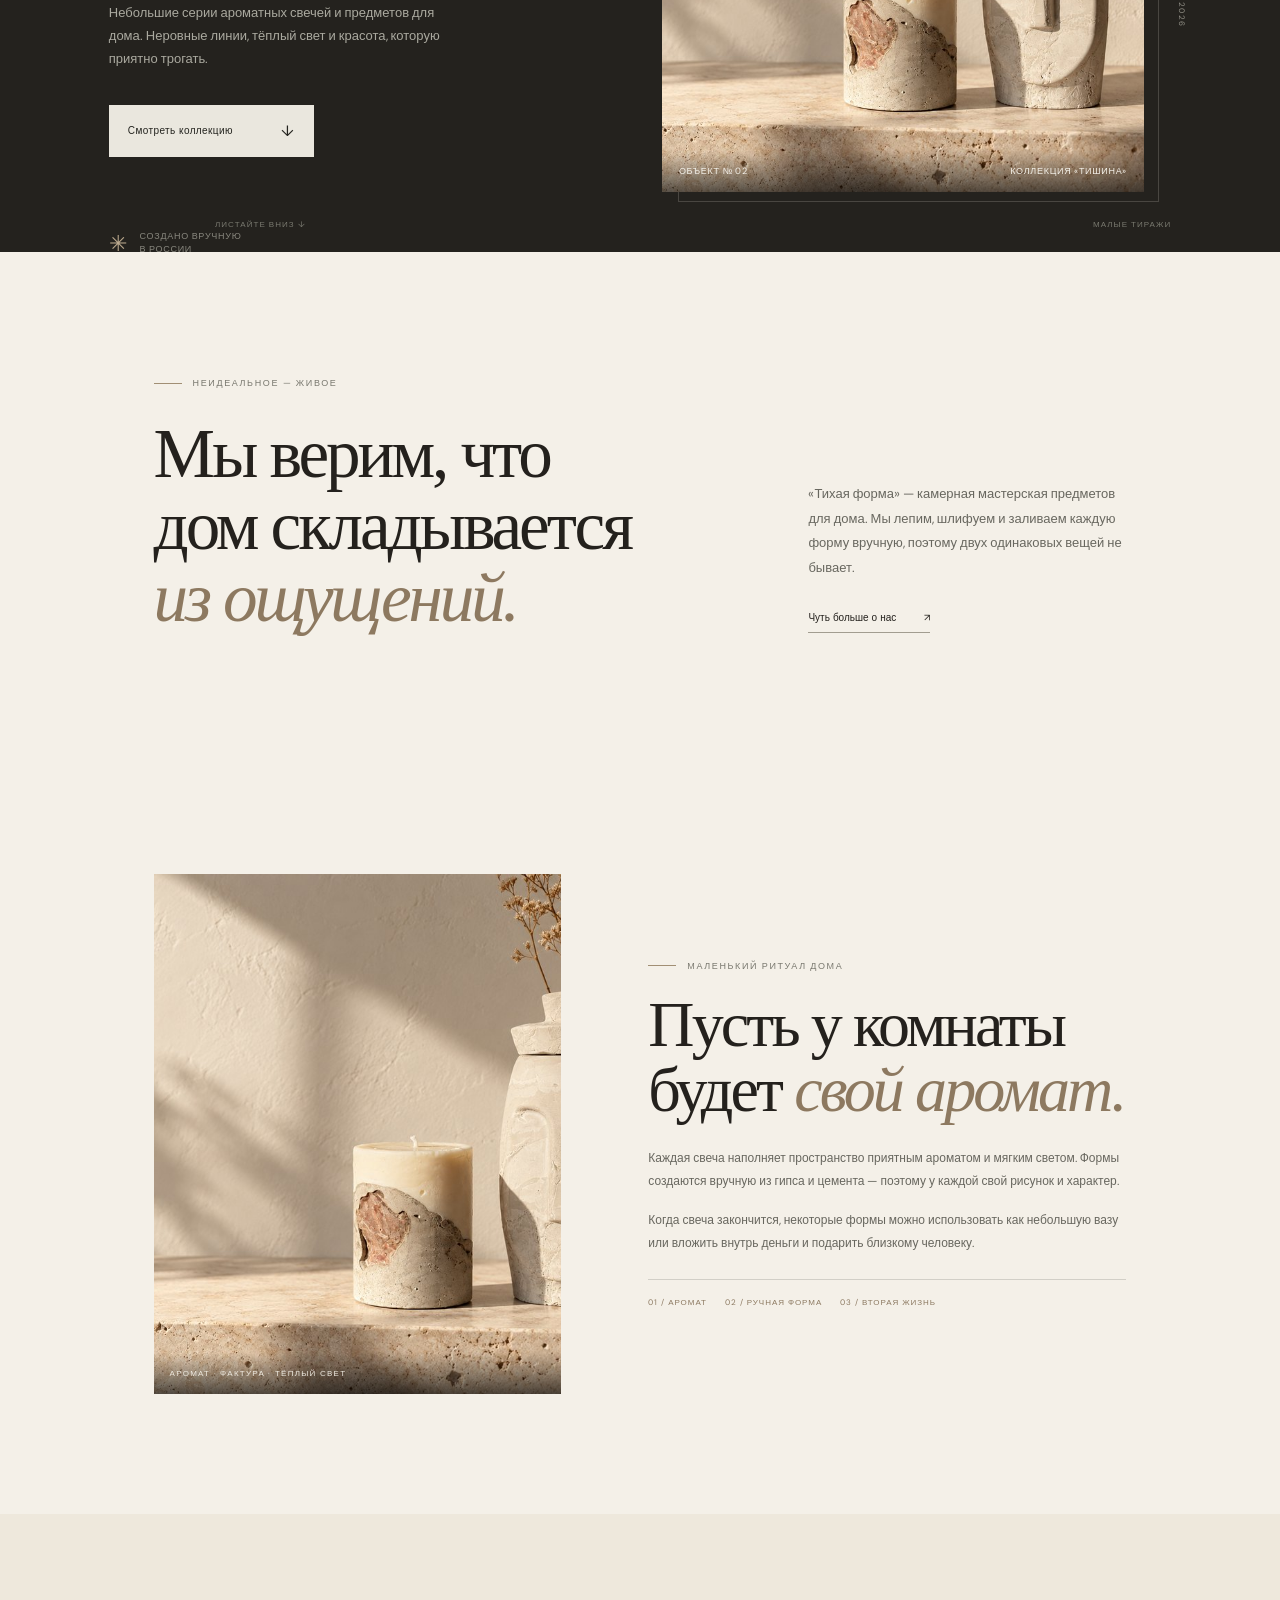
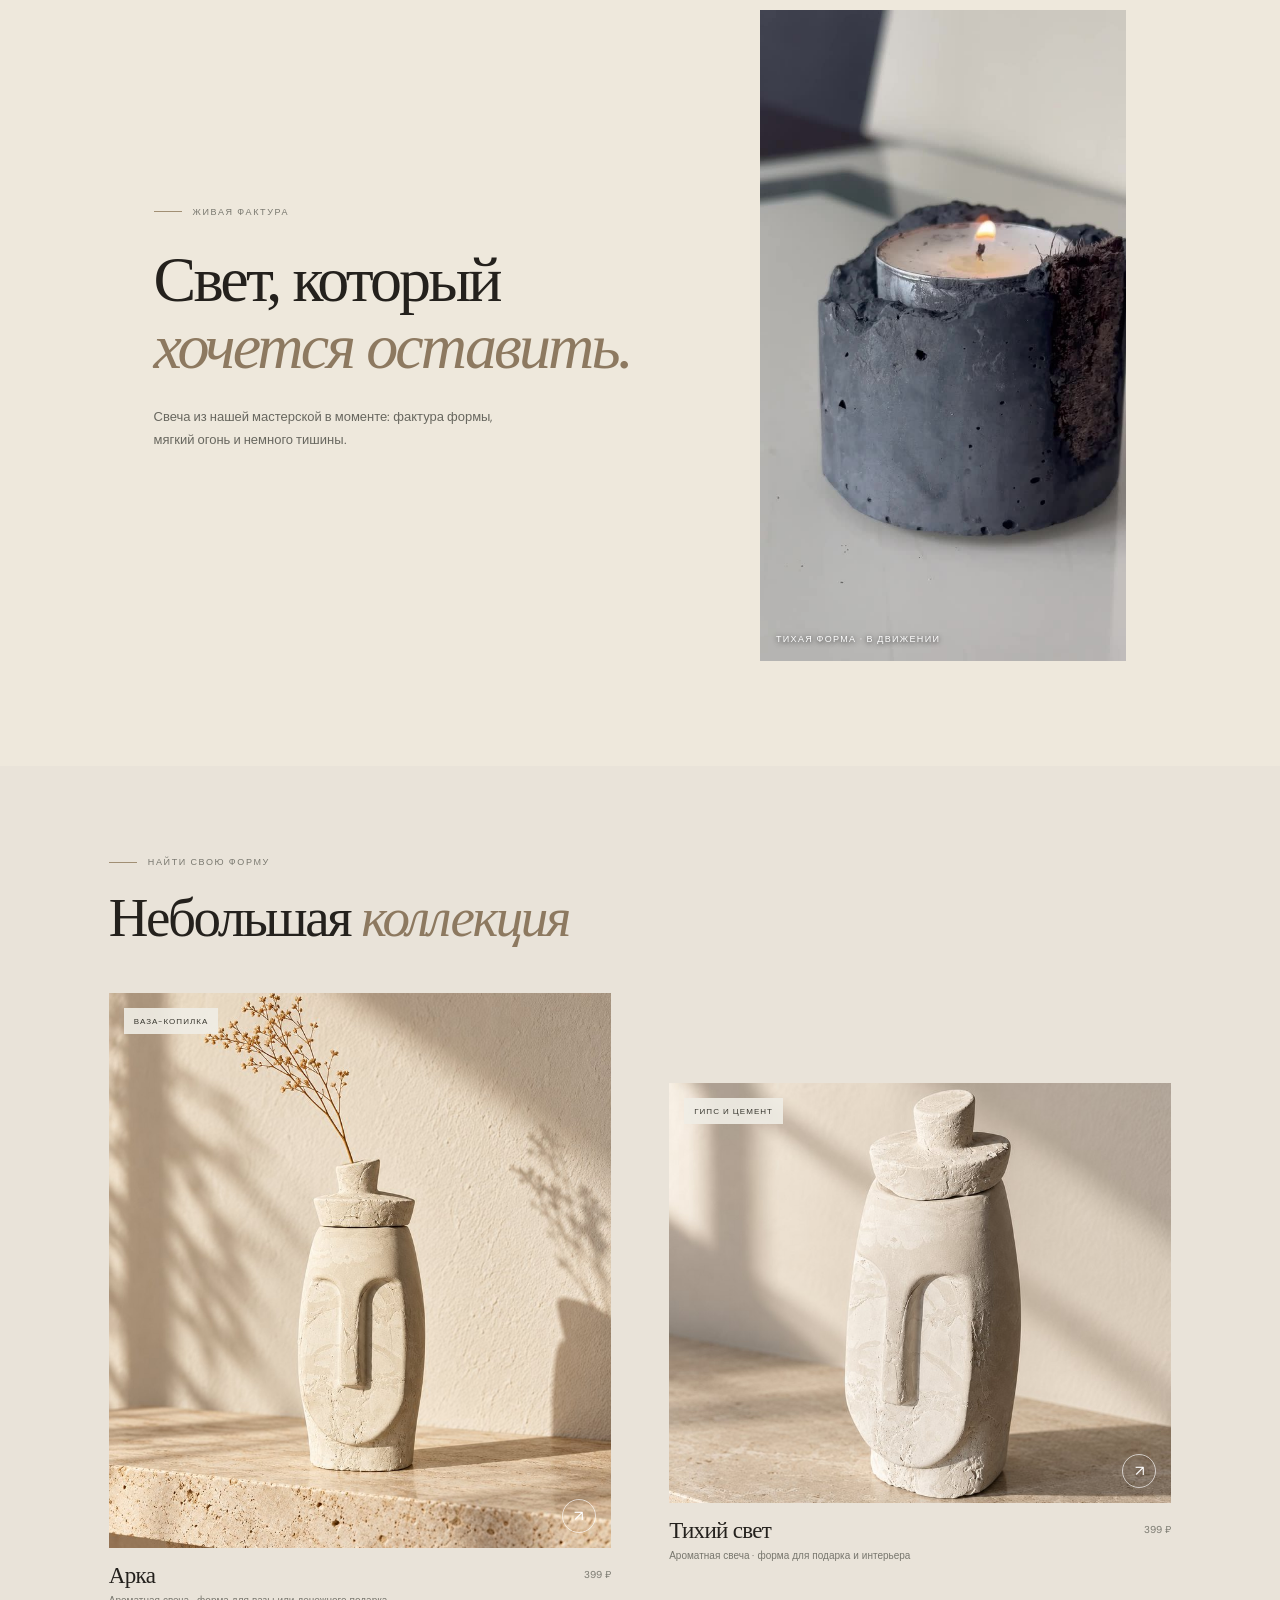
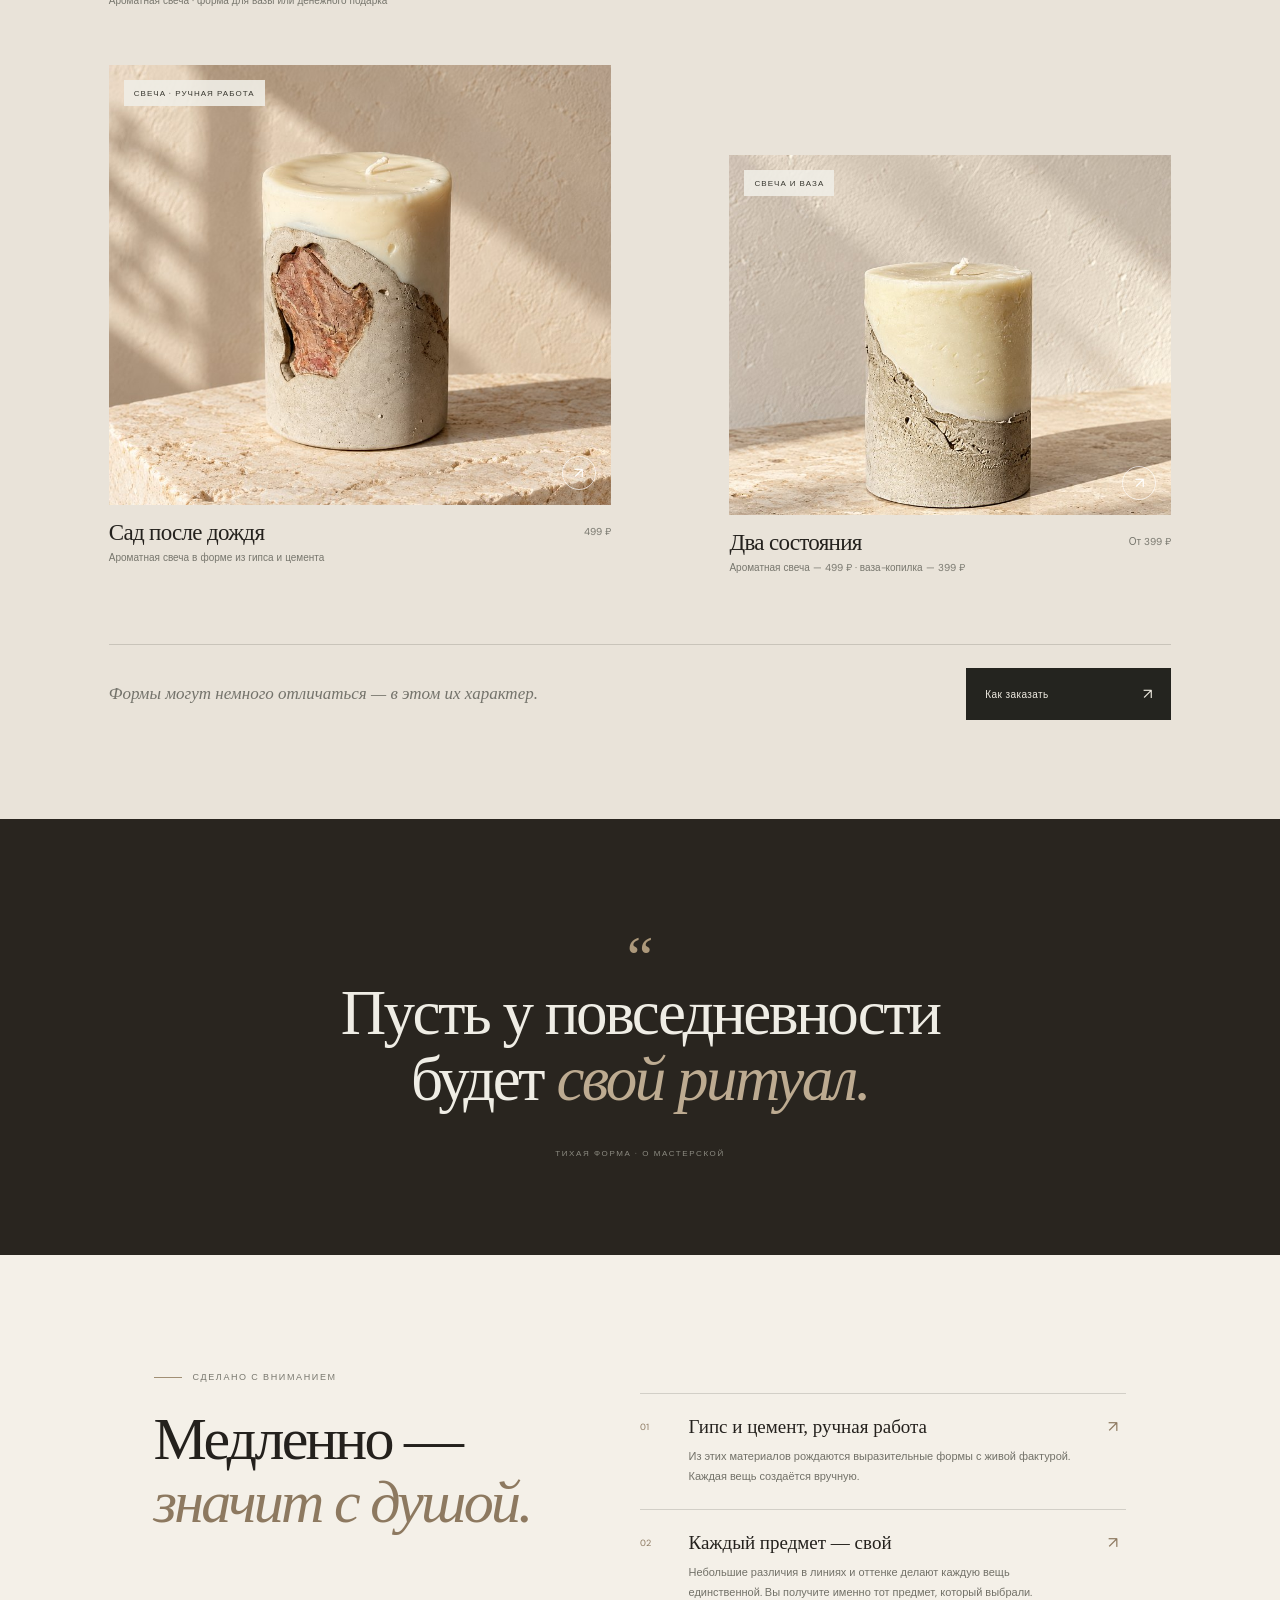
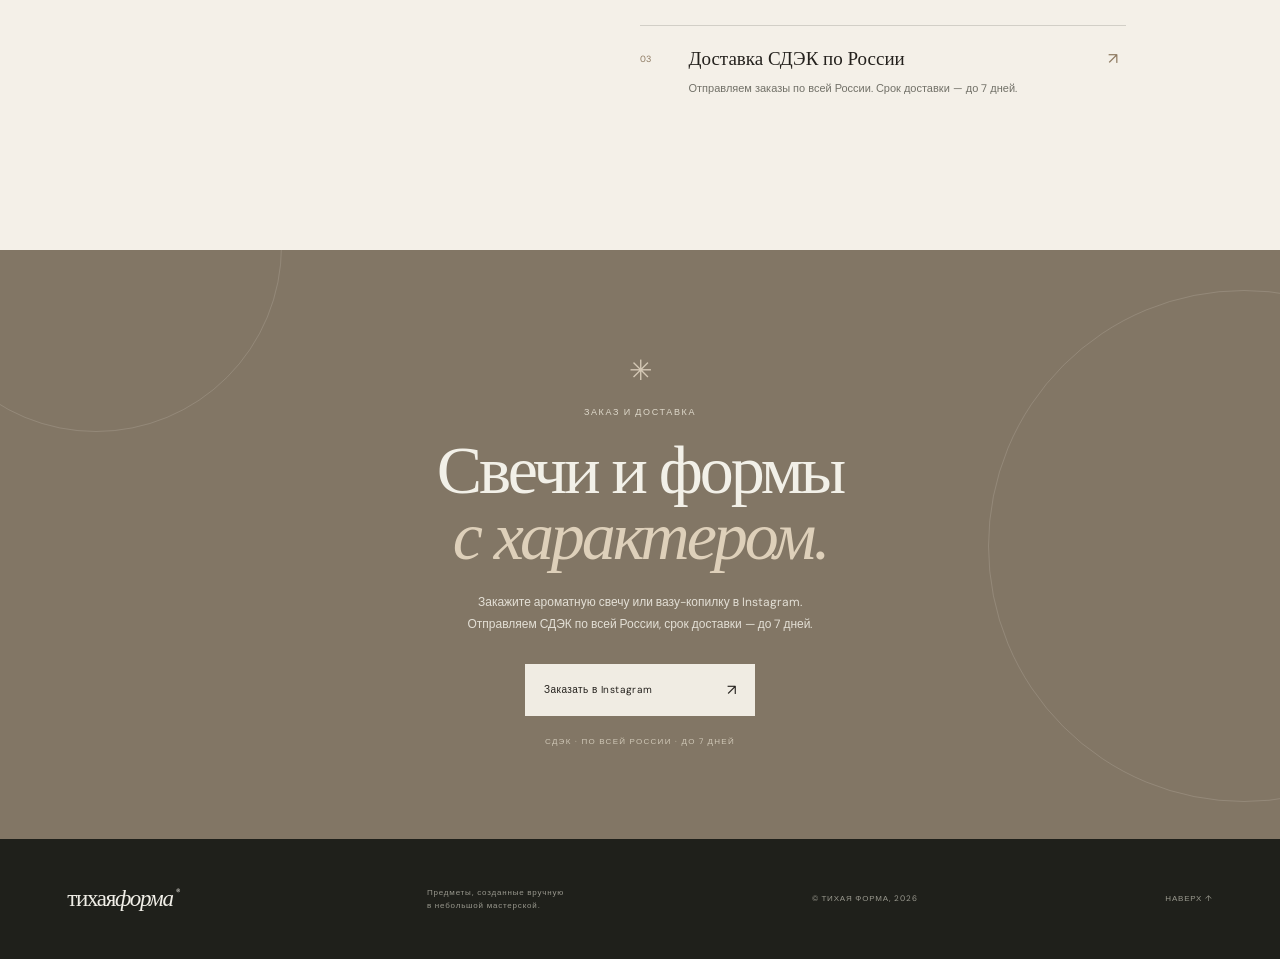
==== commit fbb63b70: "Add complete mobile hero photo and candle video" ====
--- a/index.html
+++ b/index.html
@@ -10,12 +10,12 @@
   <link rel="preconnect" href="https://fonts.googleapis.com">
   <link rel="preconnect" href="https://fonts.gstatic.com" crossorigin>
   <link href="https://fonts.googleapis.com/css2?family=DM+Sans:wght@400;500;600&family=Manrope:wght@400;500;600;700&display=swap" rel="stylesheet">
-  <link rel="stylesheet" href="styles.css?v=mobile6">
+  <link rel="stylesheet" href="styles.css?v=mobile8">
 </head>
 <body>
   <section class="opening-scene" aria-label="Открой мастерскую прокруткой">
     <div class="opening-sticky">
-      <img class="opening-art" src="assets/hero.jpg" alt="" fetchpriority="high" decoding="async">
+      <picture class="opening-picture"><source media="(max-width: 600px)" srcset="assets/hero-mobile.jpg"><img class="opening-art" src="assets/hero.jpg" alt="" fetchpriority="high" decoding="async"></picture>
       <div class="opening-copy">
         <p class="opening-kicker">НЕБОЛЬШАЯ МАСТЕРСКАЯ</p>
         <p class="opening-name">тихая форма</p>
@@ -62,6 +62,8 @@
       <div class="scent-copy"><p class="eyebrow dark-eyebrow">Маленький ритуал дома</p><h2>Пусть у комнаты<br>будет <em>свой аромат.</em></h2><p>Каждая свеча наполняет пространство приятным ароматом и мягким светом. Формы создаются вручную из гипса и цемента — поэтому у каждой свой рисунок и характер.</p><p>Когда свеча закончится, некоторые формы можно использовать как небольшую вазу или вложить внутрь деньги и подарить близкому человеку.</p><div class="scent-detail"><span>01 / АРОМАТ</span><span>02 / РУЧНАЯ ФОРМА</span><span>03 / ВТОРАЯ ЖИЗНЬ</span></div></div>
     </section>
 
+    <section class="film-section section-wrap" aria-label="Свеча в деталях"><div class="film-copy"><p class="eyebrow dark-eyebrow">ЖИВАЯ ФАКТУРА</p><h2>Свет, который<br><em>хочется оставить.</em></h2><p>Свеча из нашей мастерской в моменте: фактура формы, мягкий огонь и немного тишины.</p></div><div class="film-frame"><video src="assets/candle-in-motion.mp4" poster="assets/candle-video-poster.jpg" autoplay muted loop playsinline preload="metadata" aria-label="Горящая ароматная свеча в форме из цемента"></video><span>ТИХАЯ ФОРМА · В ДВИЖЕНИИ</span></div></section>
+
     <section class="collection" id="collection">
       <div class="section-heading"><div><p class="eyebrow dark-eyebrow">Найти свою форму</p><h2>Небольшая <em>коллекция</em></h2></div></div>
       <div class="product-grid">
@@ -99,6 +101,6 @@
     <section class="contact-section" id="contact"><div class="contact-orbit">✳</div><p class="eyebrow">Заказ и доставка</p><h2>Свечи и формы<br><em>с характером.</em></h2><p class="contact-copy">Закажите ароматную свечу или вазу-копилку в Instagram. Отправляем СДЭК по всей России, срок доставки — до 7 дней.</p><a class="button button-light instagram-button" href="https://www.instagram.com/kriss.tiana?exln=c3J3bHptYzU3Yjh0" target="_blank" rel="noopener noreferrer">Заказать в Instagram <span>↗</span></a><span class="contact-small">СДЭК · ПО ВСЕЙ РОССИИ · ДО 7 ДНЕЙ</span></section>
   </main>
   <footer class="site-footer"><a class="wordmark footer-mark" href="#top">тихая<span>форма</span><i>®</i></a><span>Предметы, созданные вручную<br>в небольшой мастерской.</span><span>© ТИХАЯ ФОРМА, 2026</span><a href="#top">НАВЕРХ ↑</a></footer>
-  <script src="script.js?v=mobile6"></script>
+  <script src="script.js?v=mobile8"></script>
 </body>
 </html>
--- a/styles.css
+++ b/styles.css
@@ -101,3 +101,21 @@
   .opening-sticky:after{content:"";position:absolute;inset:0;z-index:1;pointer-events:none;background:linear-gradient(180deg,#d8cbbb 0%,rgba(216,203,187,.72) 9%,transparent 24%,transparent 76%,rgba(216,203,187,.72) 91%,#d8cbbb 100%)}
   .opening-copy{z-index:6;text-shadow:0 1px 14px rgba(244,239,229,.55)}
 }
+
+
+/* Dedicated mobile hero and candle film */
+.opening-picture{position:absolute;inset:0;z-index:0;display:block}
+.opening-picture .opening-art{width:100%;height:100%;object-fit:cover}
+.film-section{padding-top:96px;padding-bottom:105px;display:grid;grid-template-columns:1fr .72fr;gap:10%;align-items:center;background:#eee8dc}
+.film-copy h2{font:clamp(43px,5vw,68px)/1.04 var(--serif);letter-spacing:-.045em;font-weight:400;margin:0 0 25px}
+.film-copy h2 em{color:#8d7960;font-weight:400}
+.film-copy>p:last-child{font-size:13px;line-height:1.8;color:#68675f;max-width:360px}
+.film-frame{position:relative;width:100%;max-width:380px;justify-self:center;overflow:hidden;background:#403d37}
+.film-frame video{display:block;width:100%;height:auto;aspect-ratio:9/16;object-fit:cover}
+.film-frame span{position:absolute;left:16px;bottom:16px;color:white;font-size:9px;letter-spacing:.15em;text-shadow:0 1px 5px #222}
+@media(max-width:600px){
+ .opening-picture .opening-art{object-fit:cover;object-position:center center;transform:none}
+ .film-section{padding:74px 6% 82px;grid-template-columns:1fr;gap:24px}
+ .film-copy h2{font-size:clamp(42px,11vw,56px)}
+ .film-frame{max-width:420px}
+}
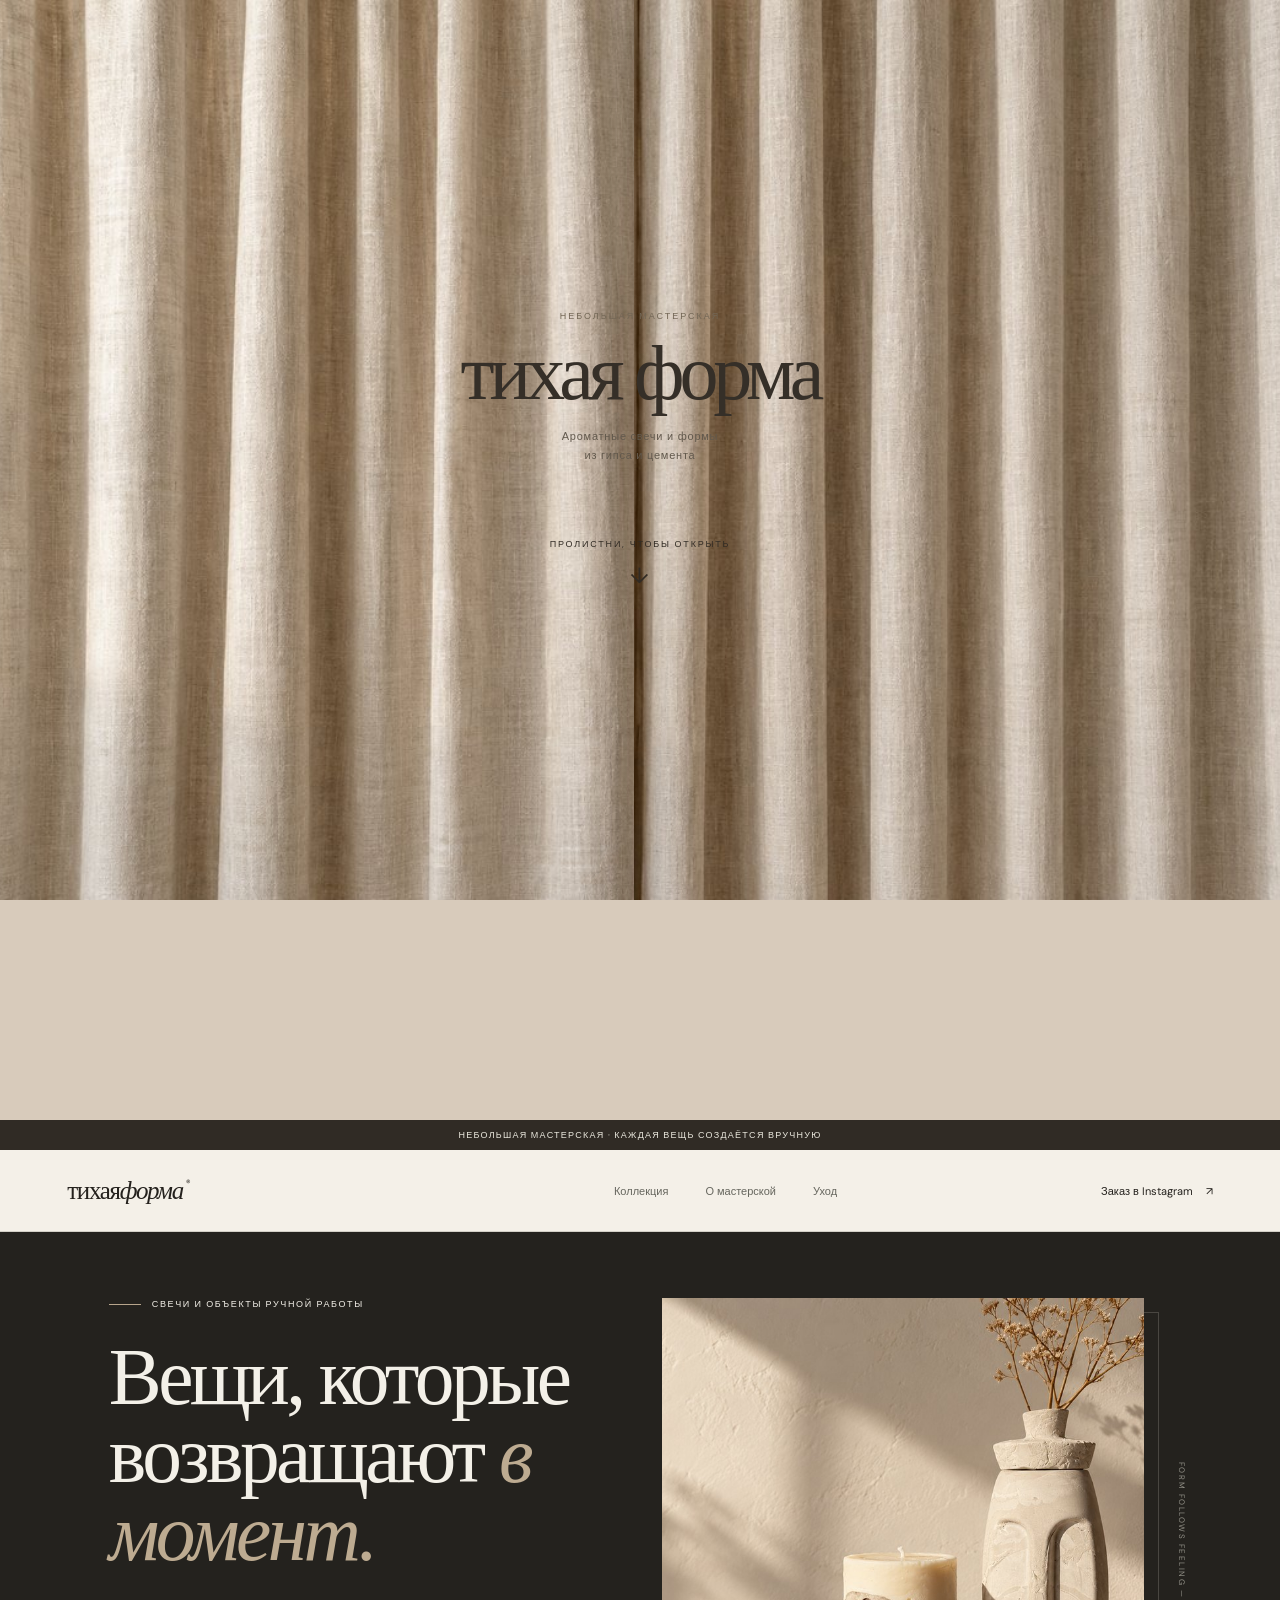
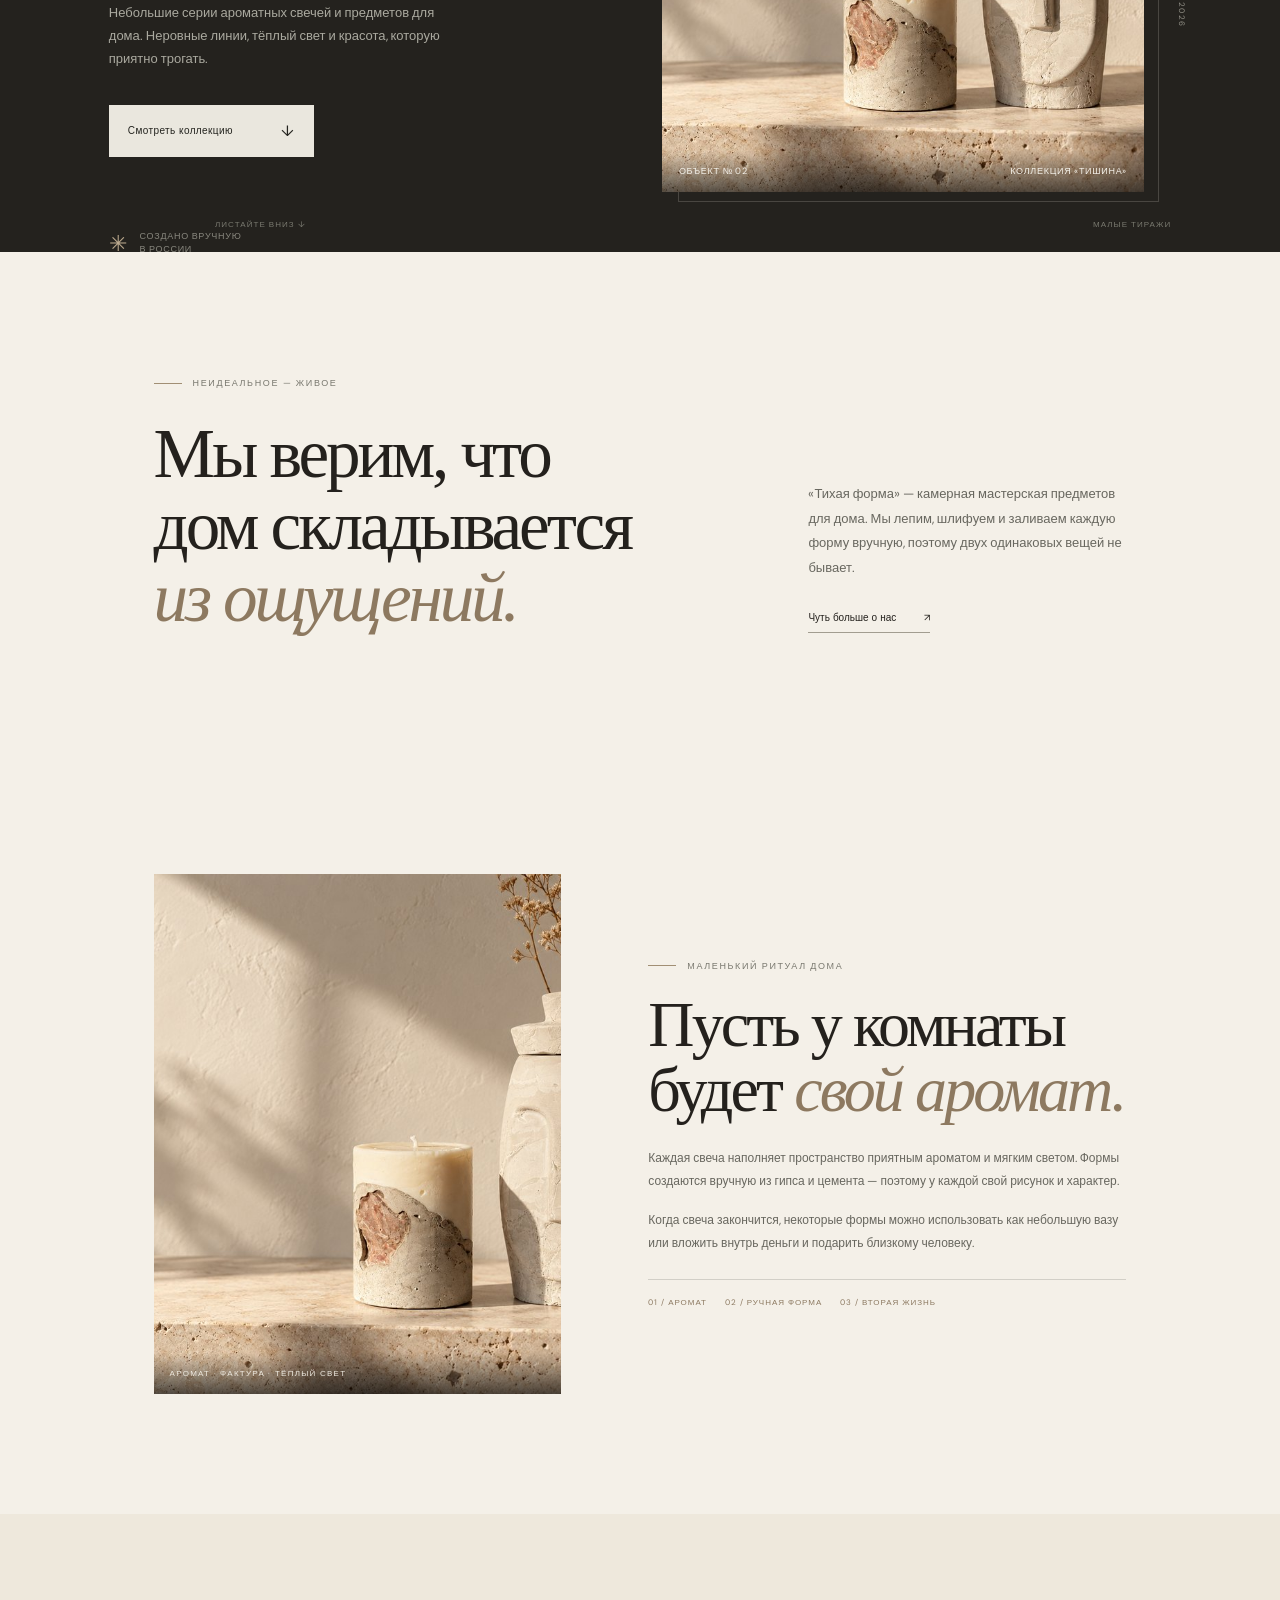
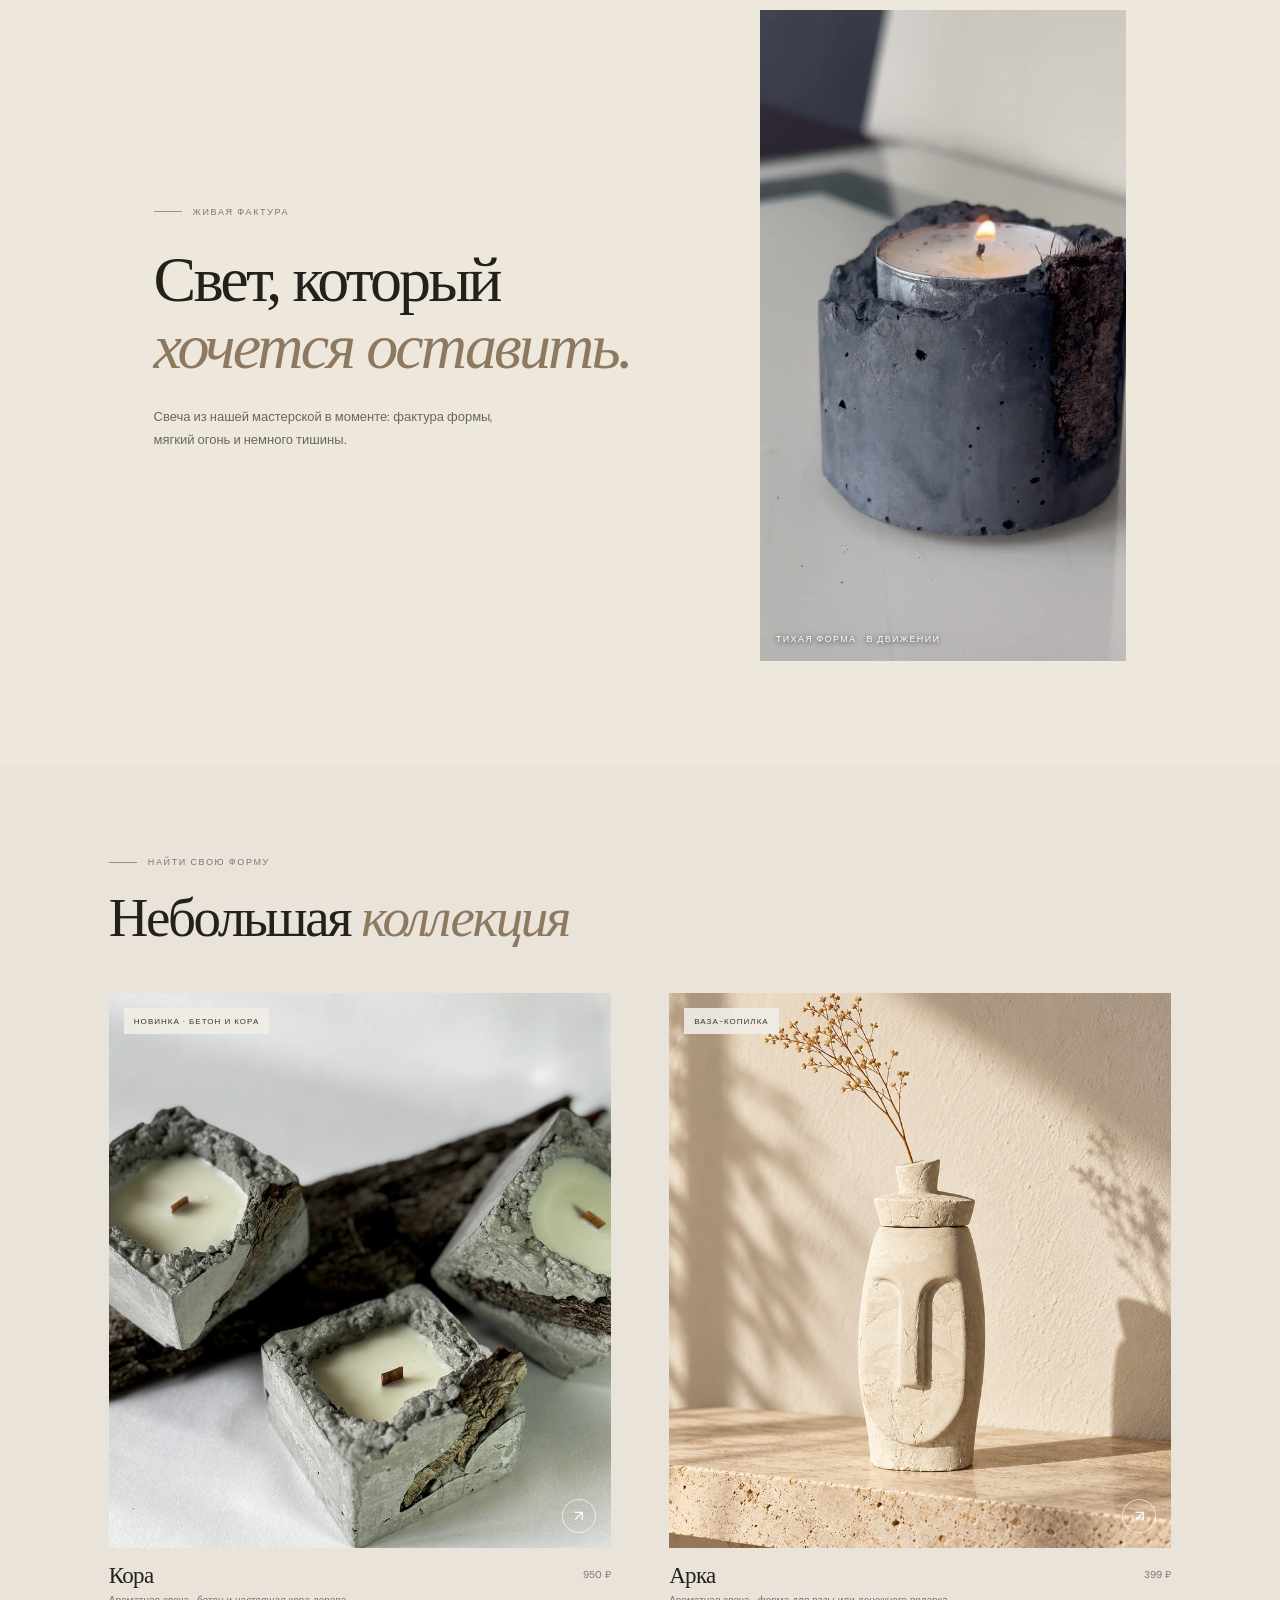
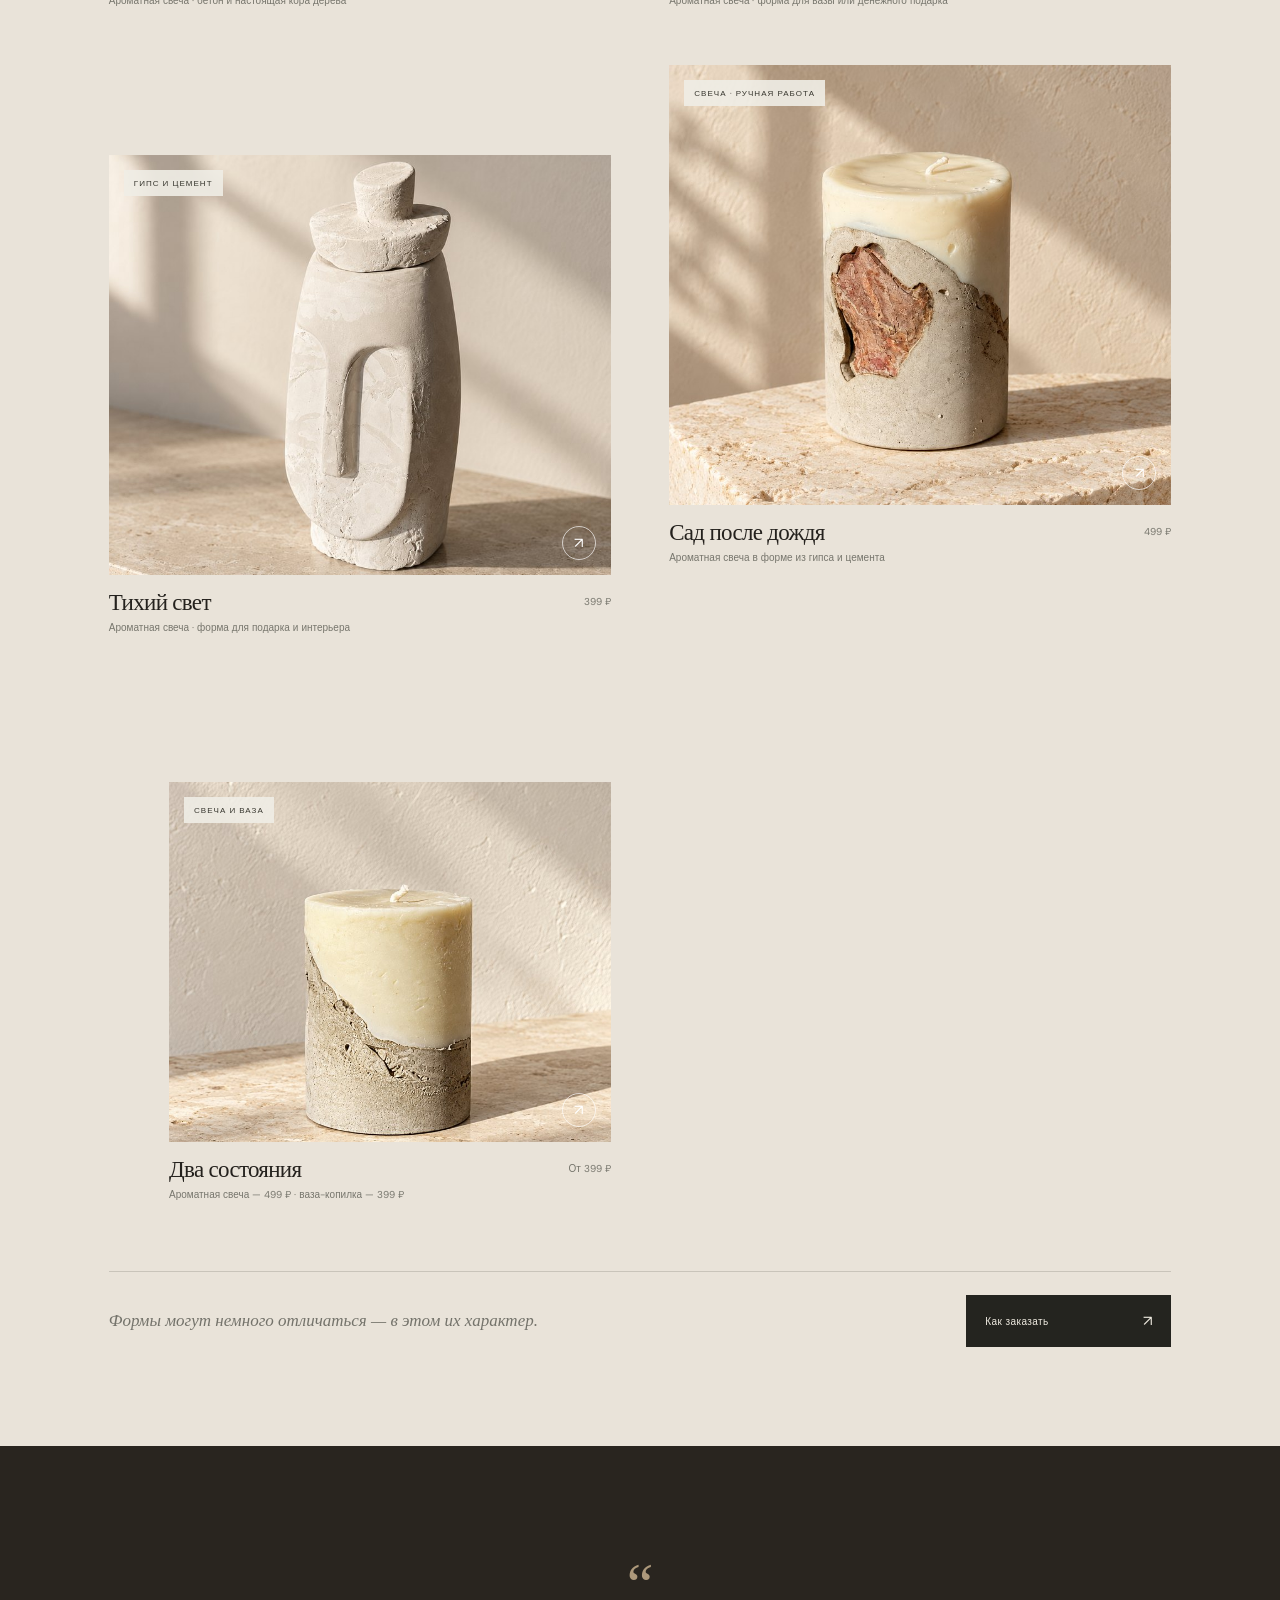
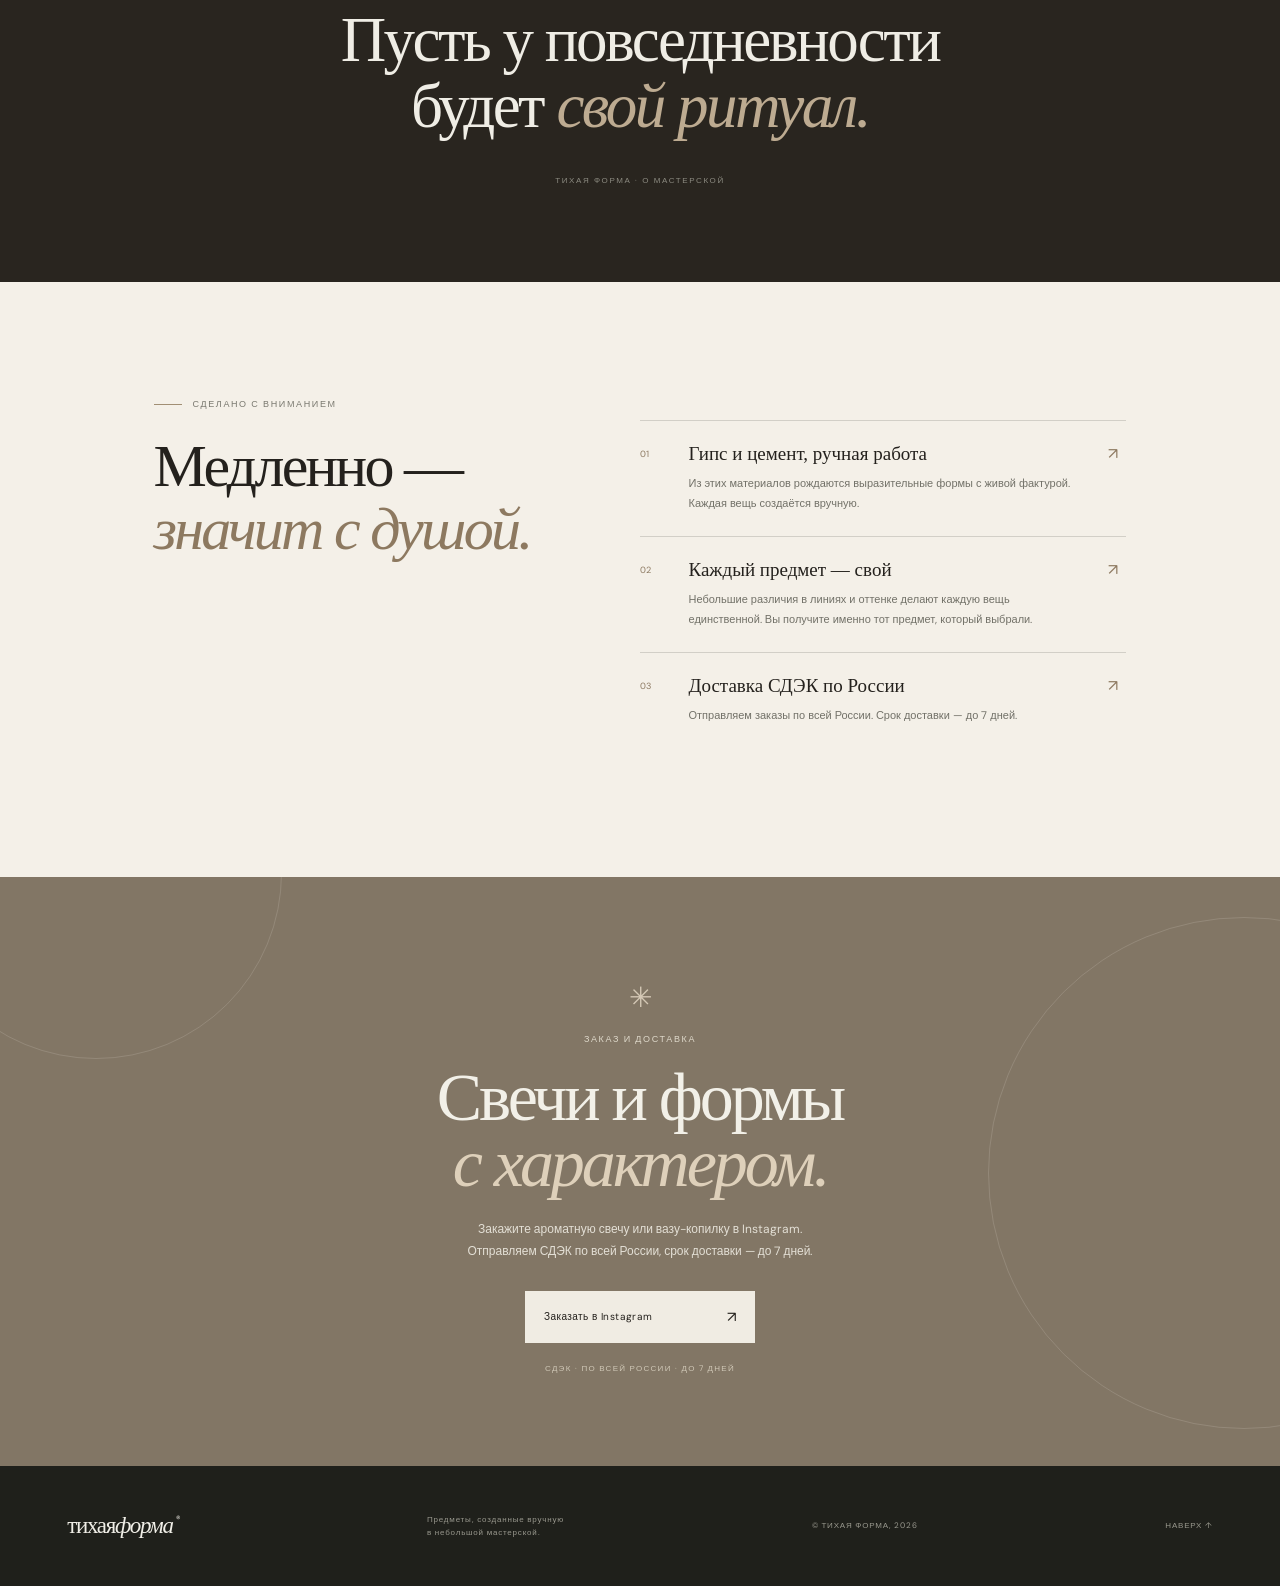
==== commit 4daa4423: "Add concrete and tree bark candle product page" ====
--- a/index.html
+++ b/index.html
@@ -68,6 +68,14 @@
       <div class="section-heading"><div><p class="eyebrow dark-eyebrow">Найти свою форму</p><h2>Небольшая <em>коллекция</em></h2></div></div>
       <div class="product-grid">
         <article class="product-card product-card-tall">
+          <a class="product-image" href="product-bark.html" aria-label="Открыть свечу «Кора»">
+            <img src="assets/bark-01.jpg" alt="Ароматные свечи из бетона с настоящей корой дерева" loading="lazy" decoding="async">
+            <span class="product-tag">НОВИНКА · БЕТОН И КОРА</span><span class="image-arrow">↗</span>
+          </a>
+          <div class="product-info"><div><h3>Кора</h3><p>Ароматная свеча · бетон и настоящая кора дерева</p></div><span class="product-price">950 ₽</span></div>
+        </article>
+
+        <article class="product-card product-card-tall">
           <a class="product-image" href="#contact"><img src="assets/vase-01.jpg" alt="Ваза-копилка ручной работы из гипса и цемента" loading="lazy" decoding="async"><span class="product-tag">ВАЗА-КОПИЛКА</span><span class="image-arrow">↗</span></a>
           <div class="product-info"><div><h3>Арка</h3><p>Ароматная свеча · форма для вазы или денежного подарка</p></div><span class="product-price">399 ₽</span></div>
         </article>
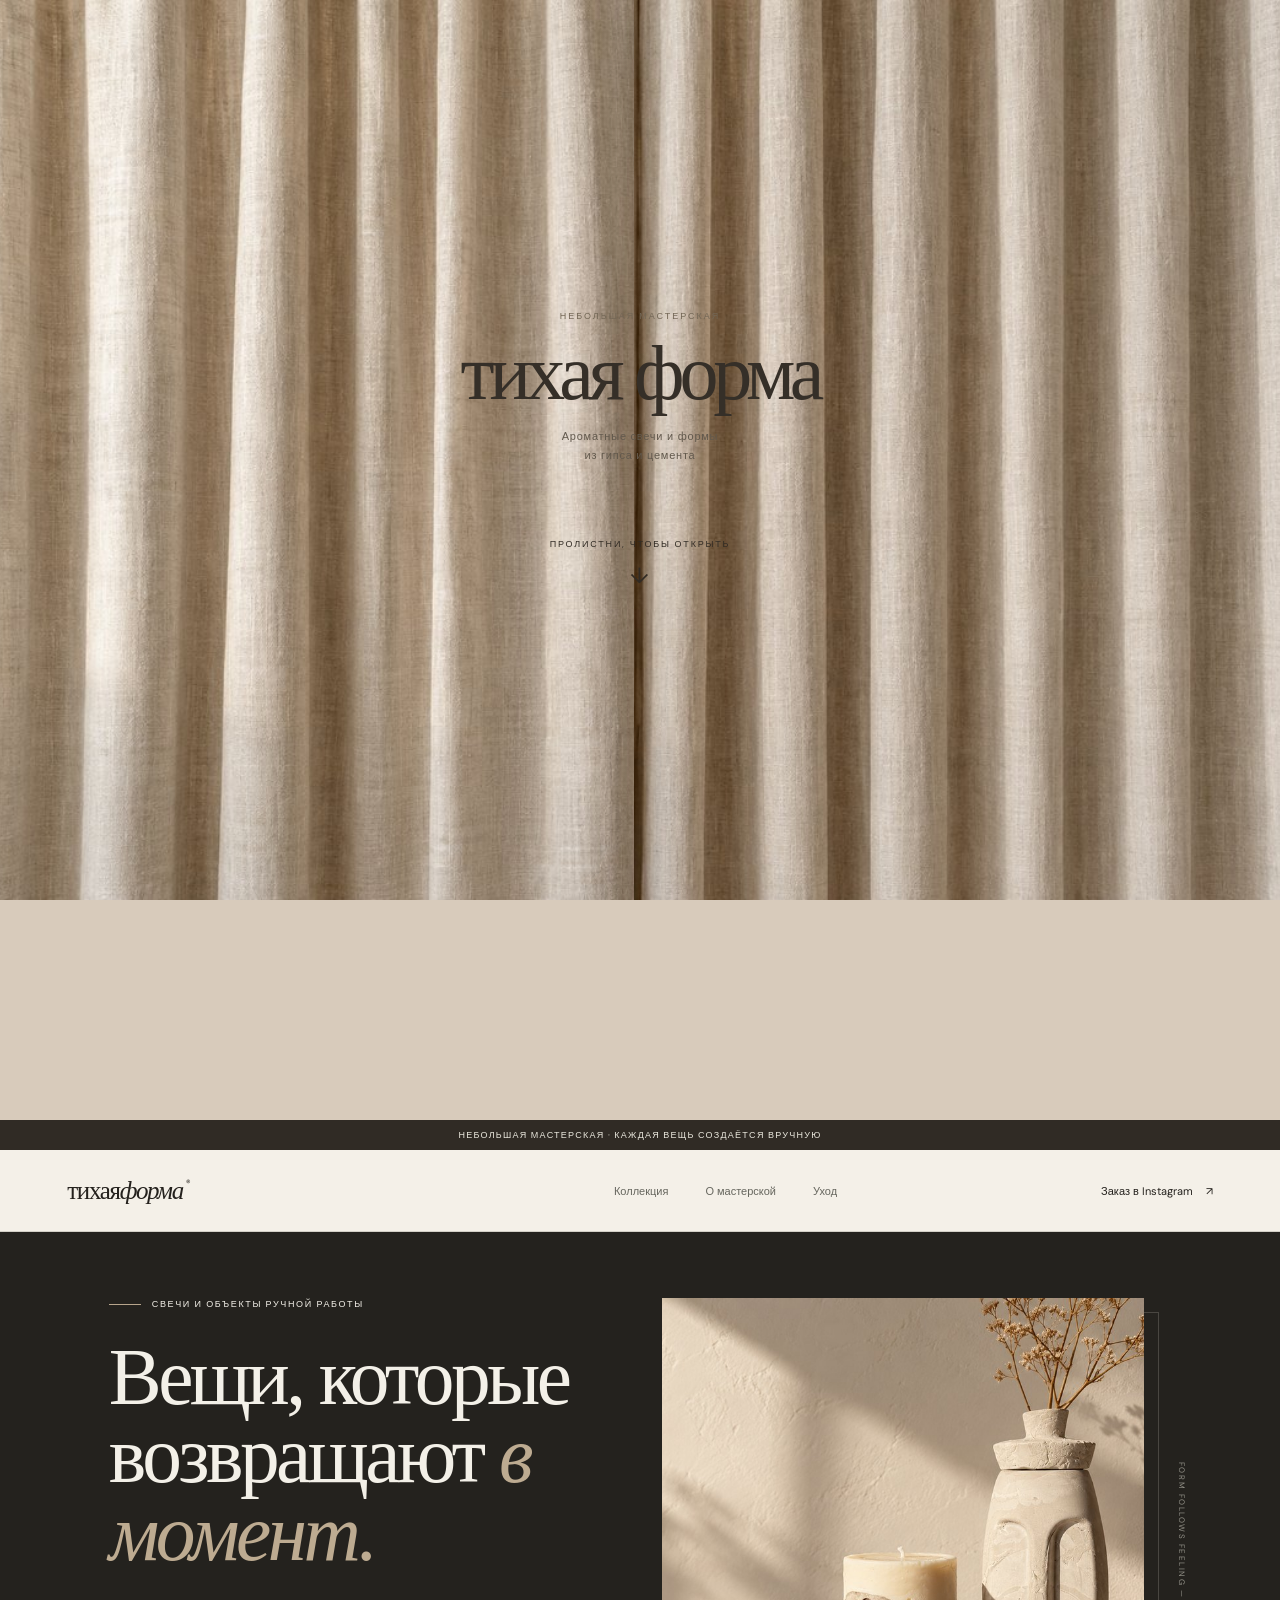
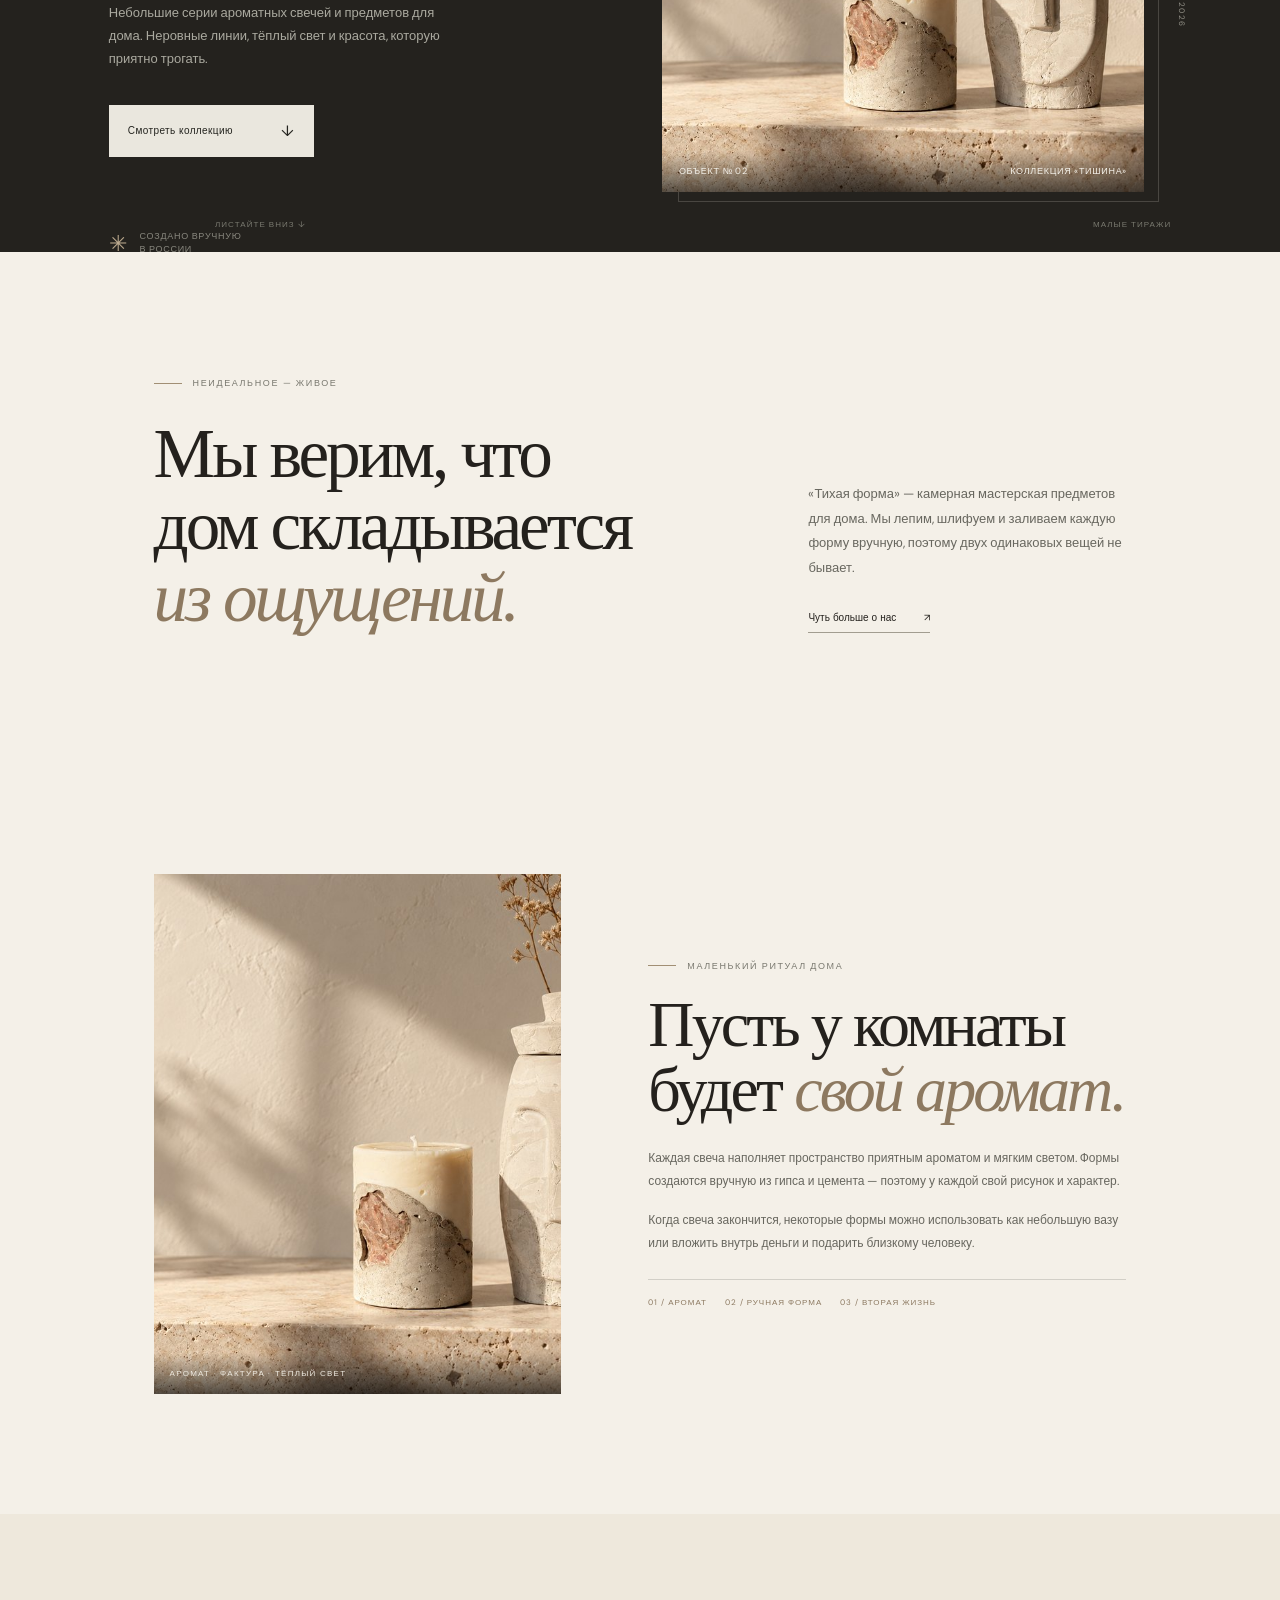
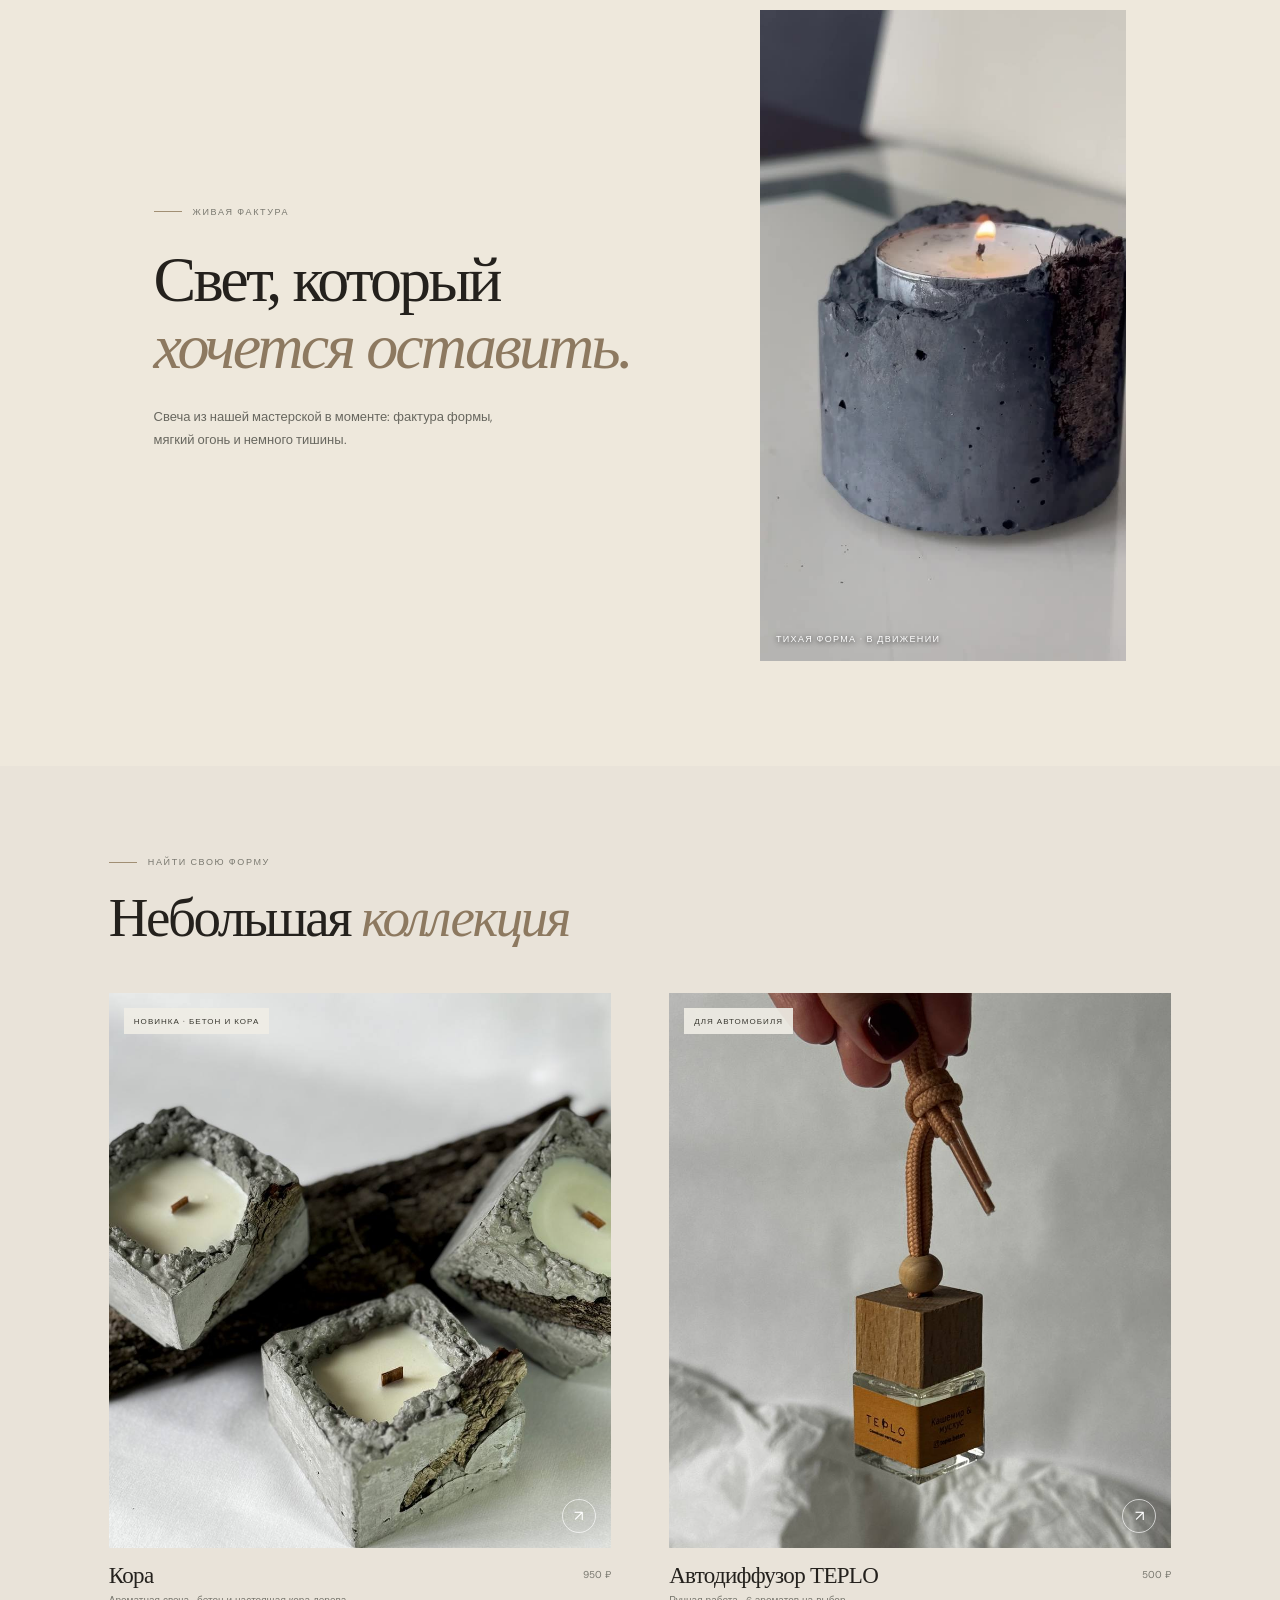
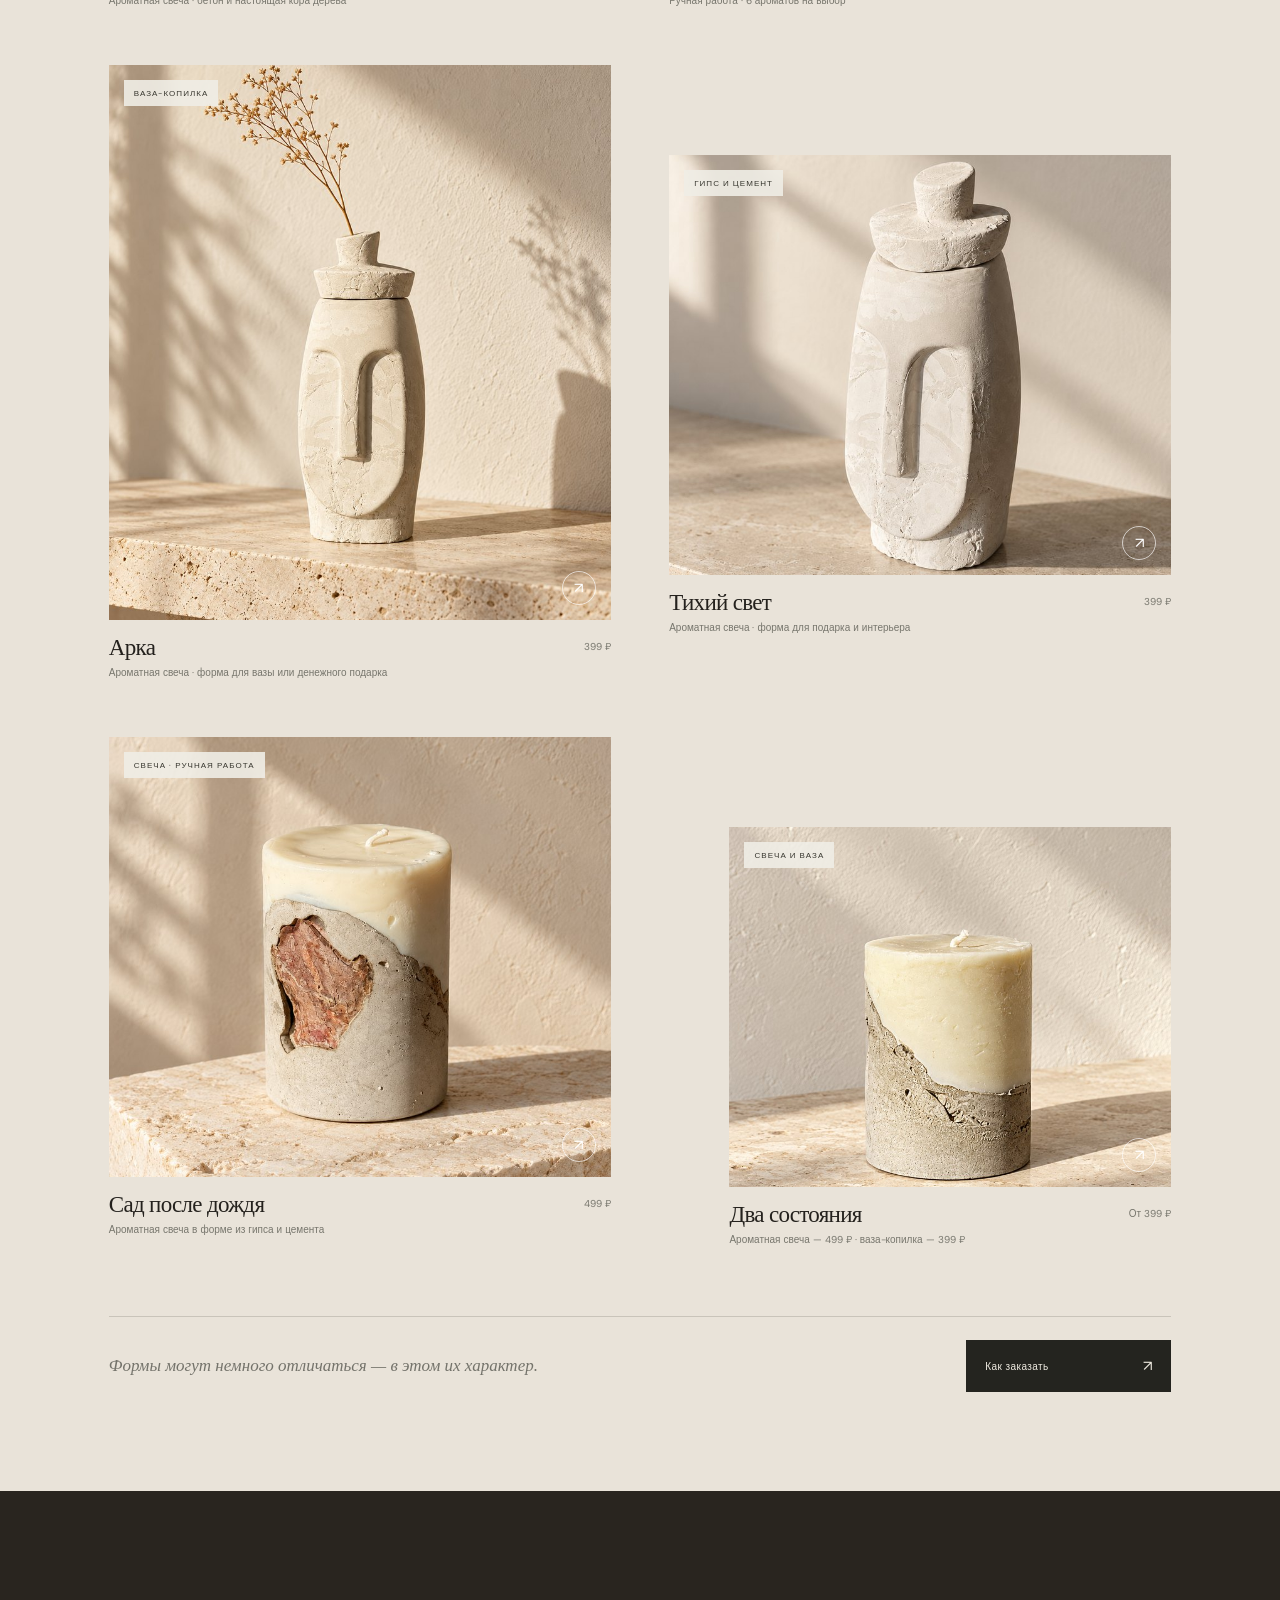
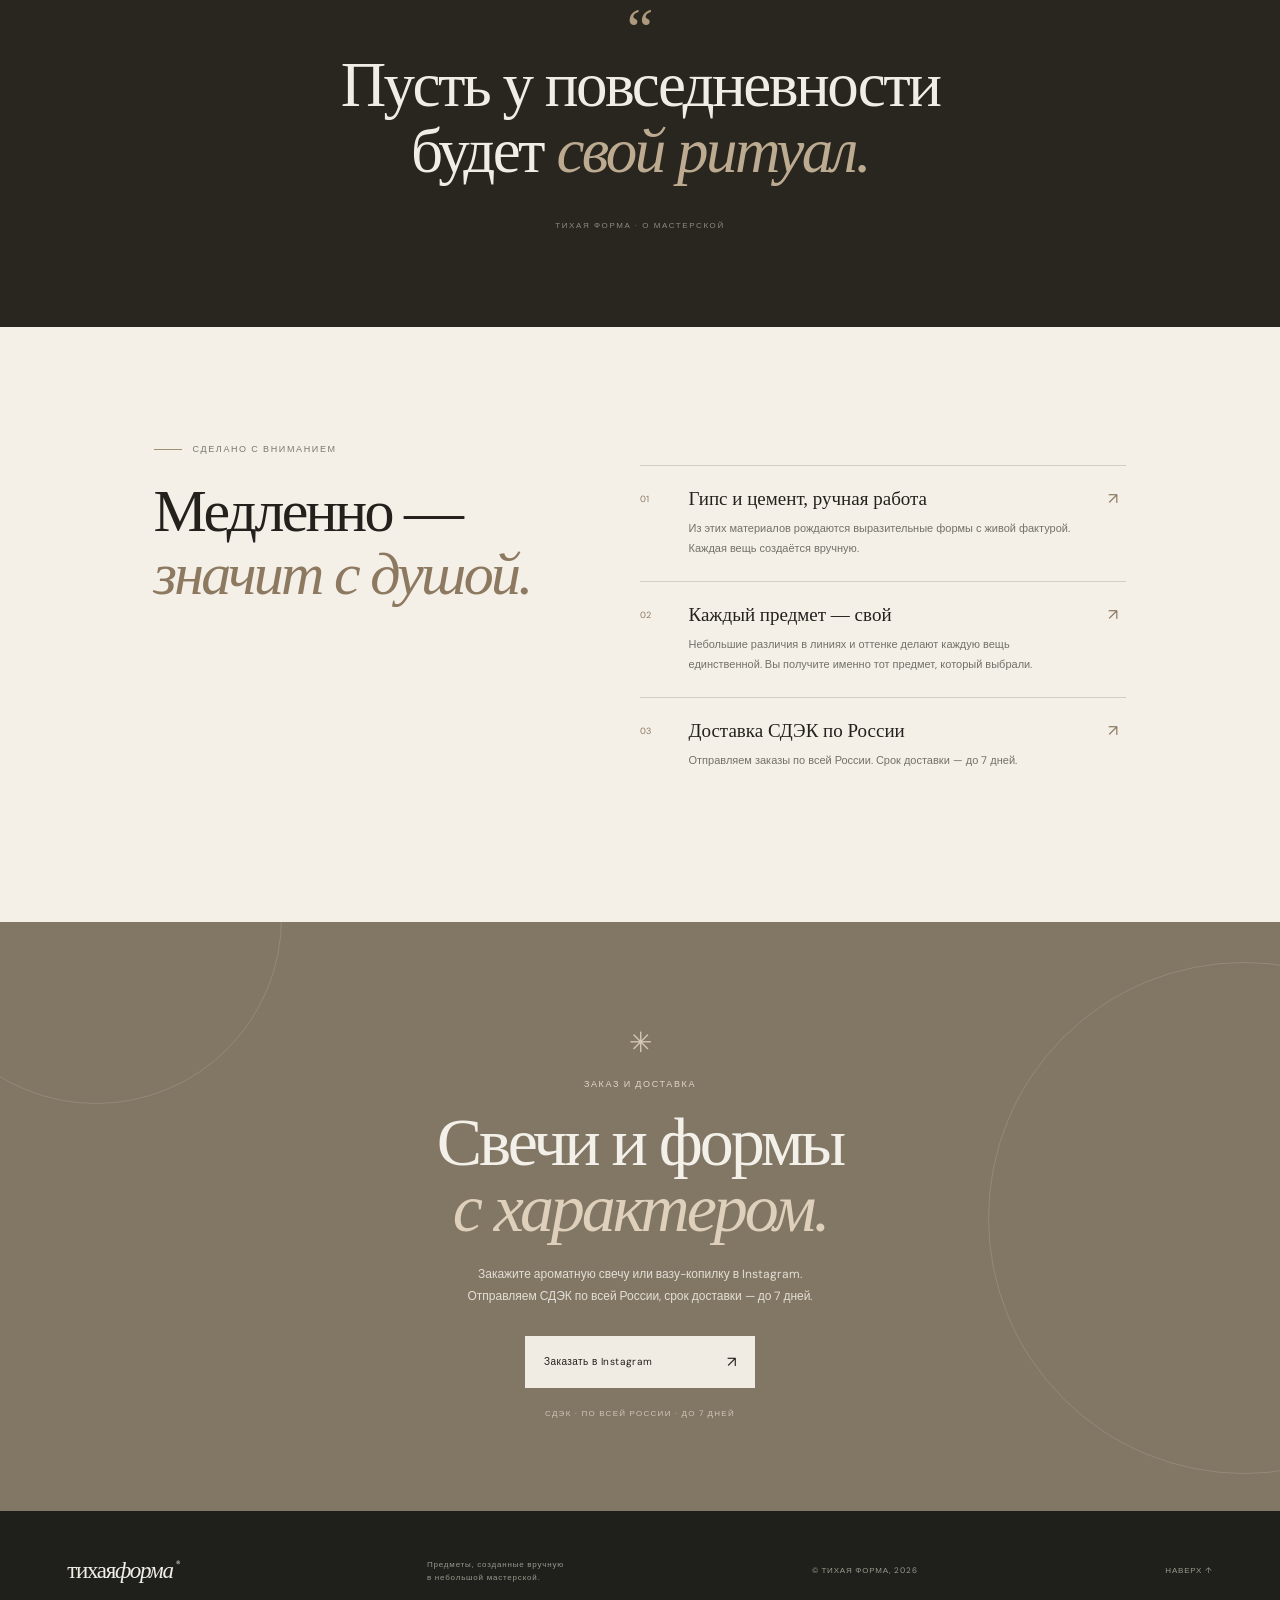
==== commit ca6a6b0a: "Add TEPLO car diffuser with six scents" ====
--- a/index.html
+++ b/index.html
@@ -6,7 +6,7 @@
   <meta name="theme-color" content="#171713">
   <meta name="description" content="Авторские свечи ручной работы и предметы для дома. Каждая форма создаётся вручную.">
   <title>Тихая форма — свечи и объекты ручной работы</title>
-  <script>if ("scrollRestoration" in history) history.scrollRestoration = "manual"; if (location.hash) history.replaceState(null, "", location.pathname + location.search);</script>
+  <script>if ("scrollRestoration" in history) history.scrollRestoration = "manual"; if (location.hash && location.hash !== "#collection") history.replaceState(null, "", location.pathname + location.search);</script>
   <link rel="preconnect" href="https://fonts.googleapis.com">
   <link rel="preconnect" href="https://fonts.gstatic.com" crossorigin>
   <link href="https://fonts.googleapis.com/css2?family=DM+Sans:wght@400;500;600&family=Manrope:wght@400;500;600;700&display=swap" rel="stylesheet">
@@ -76,6 +76,17 @@
         </article>
 
         <article class="product-card product-card-tall">
+          <a class="product-image" href="product-auto-diffuser.html" aria-label="Открыть автодиффузор TEPLO">
+            <img src="assets/auto-diffuser-cover.jpg" alt="Подвесной автодиффузор TEPLO с деревянной крышкой" loading="lazy" decoding="async">
+            <span class="product-tag">ДЛЯ АВТОМОБИЛЯ</span><span class="image-arrow" aria-hidden="true">↗</span>
+          </a>
+          <div class="product-info">
+            <div><h3>Автодиффузор TEPLO</h3><p>Ручная работа · 6 ароматов на выбор</p></div>
+            <span class="product-price">500 ₽</span>
+          </div>
+        </article>
+
+        <article class="product-card product-card-tall">
           <a class="product-image" href="#contact"><img src="assets/vase-01.jpg" alt="Ваза-копилка ручной работы из гипса и цемента" loading="lazy" decoding="async"><span class="product-tag">ВАЗА-КОПИЛКА</span><span class="image-arrow">↗</span></a>
           <div class="product-info"><div><h3>Арка</h3><p>Ароматная свеча · форма для вазы или денежного подарка</p></div><span class="product-price">399 ₽</span></div>
         </article>
@@ -109,6 +120,6 @@
     <section class="contact-section" id="contact"><div class="contact-orbit">✳</div><p class="eyebrow">Заказ и доставка</p><h2>Свечи и формы<br><em>с характером.</em></h2><p class="contact-copy">Закажите ароматную свечу или вазу-копилку в Instagram. Отправляем СДЭК по всей России, срок доставки — до 7 дней.</p><a class="button button-light instagram-button" href="https://www.instagram.com/kriss.tiana?exln=c3J3bHptYzU3Yjh0" target="_blank" rel="noopener noreferrer">Заказать в Instagram <span>↗</span></a><span class="contact-small">СДЭК · ПО ВСЕЙ РОССИИ · ДО 7 ДНЕЙ</span></section>
   </main>
   <footer class="site-footer"><a class="wordmark footer-mark" href="#top">тихая<span>форма</span><i>®</i></a><span>Предметы, созданные вручную<br>в небольшой мастерской.</span><span>© ТИХАЯ ФОРМА, 2026</span><a href="#top">НАВЕРХ ↑</a></footer>
-  <script src="script.js?v=mobile8"></script>
+  <script src="script.js?v=catalog2"></script>
 </body>
 </html>
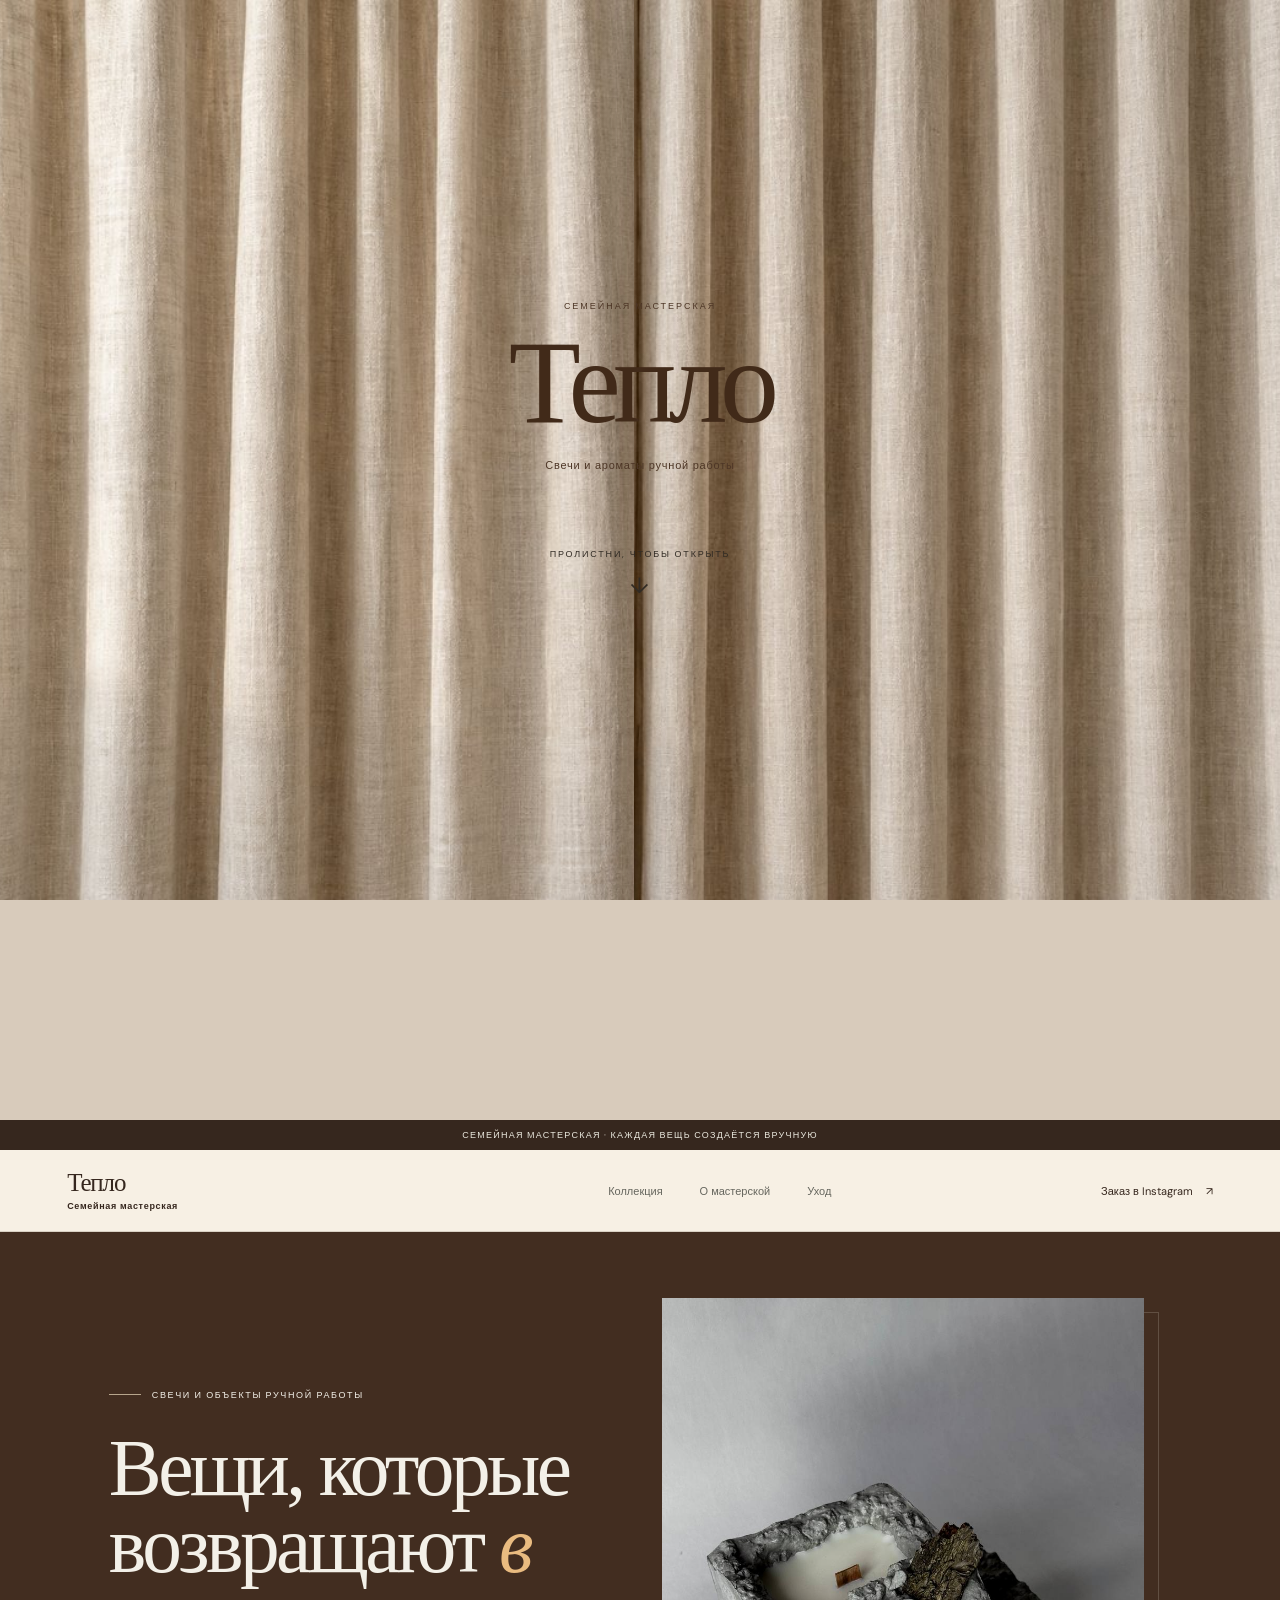
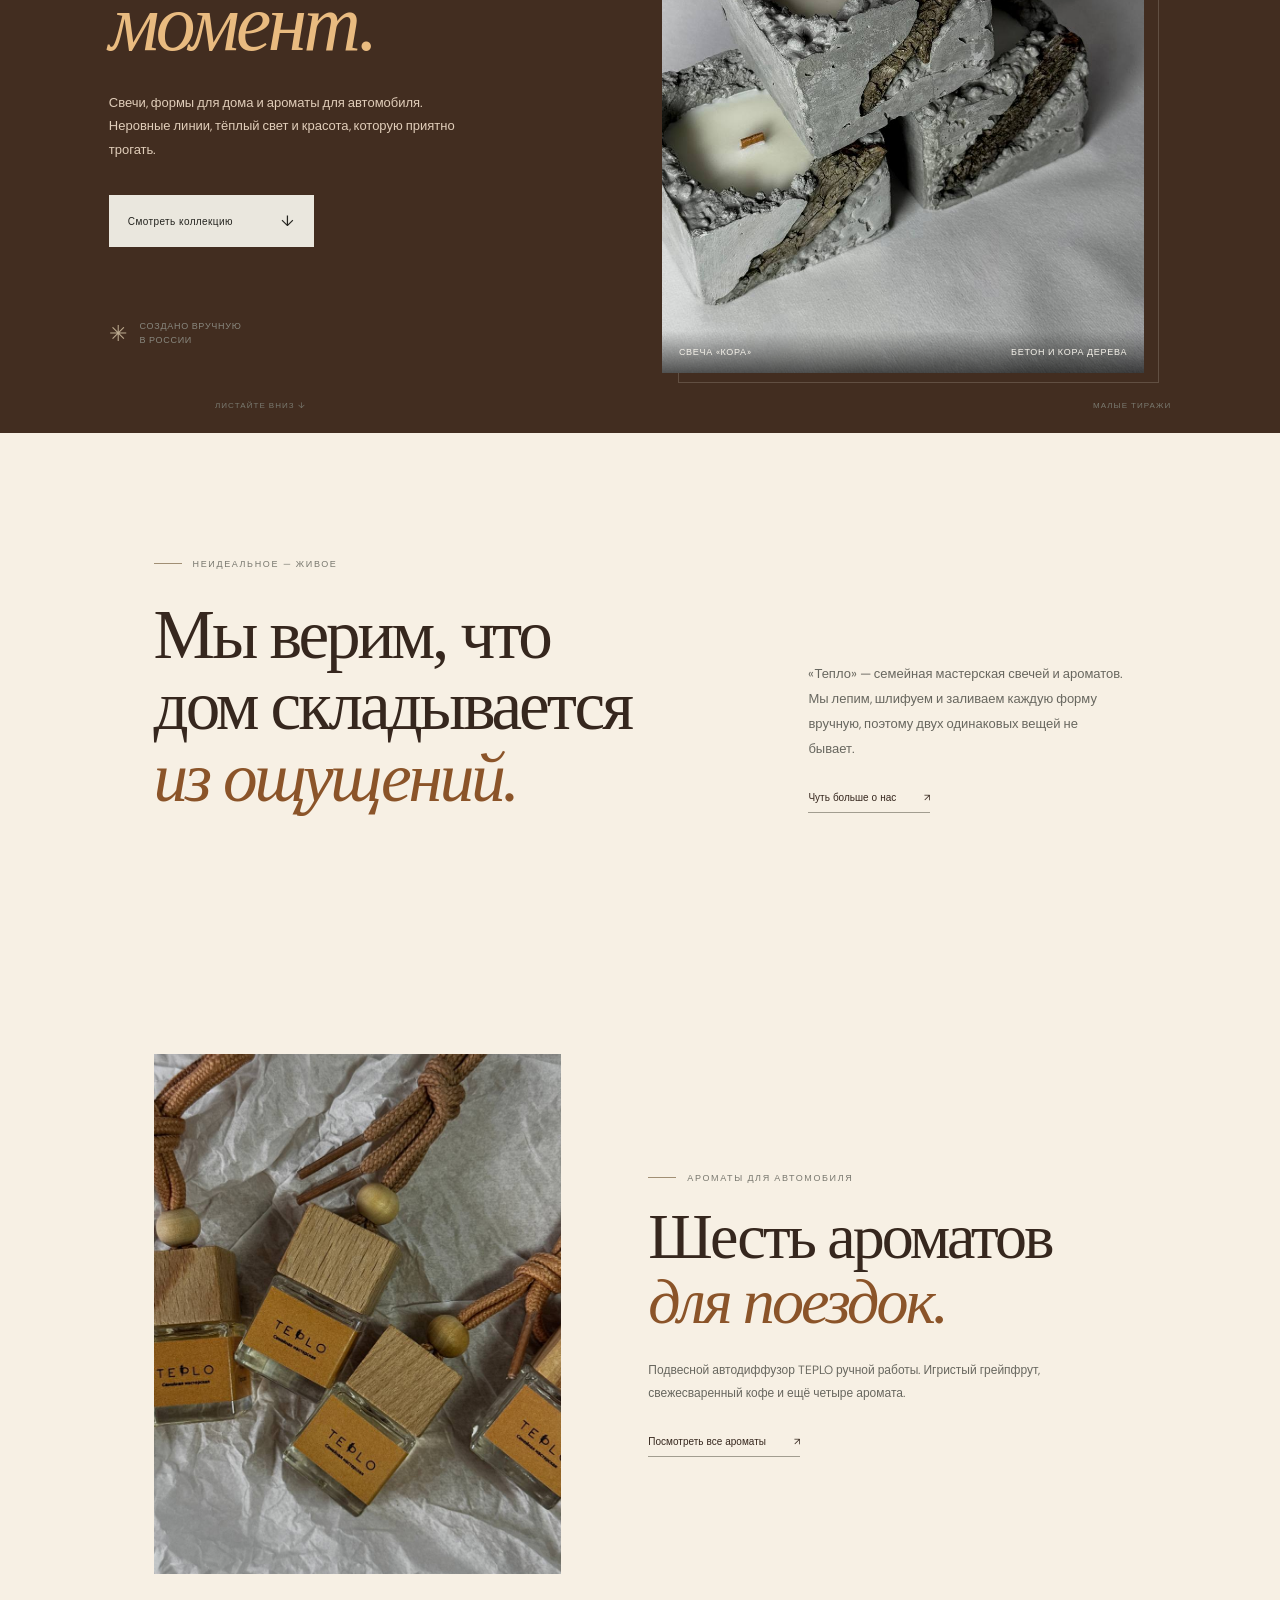
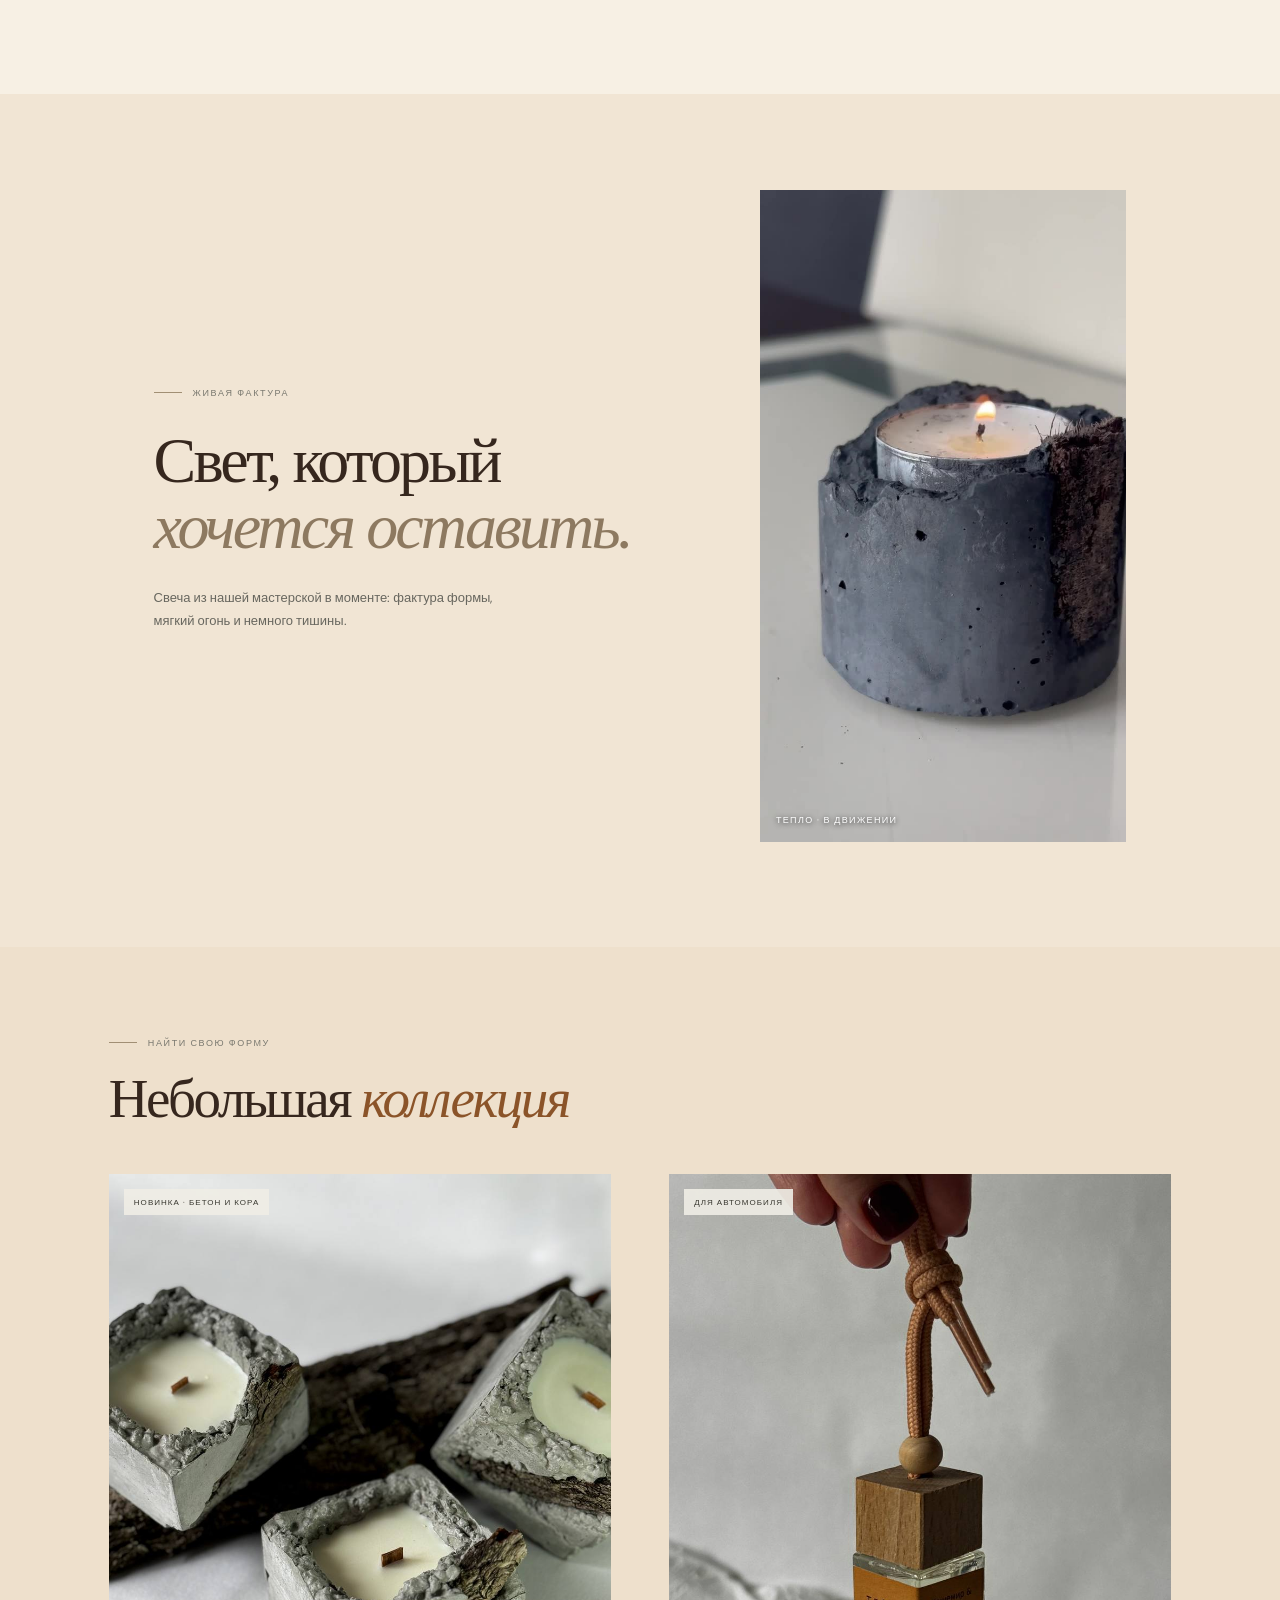
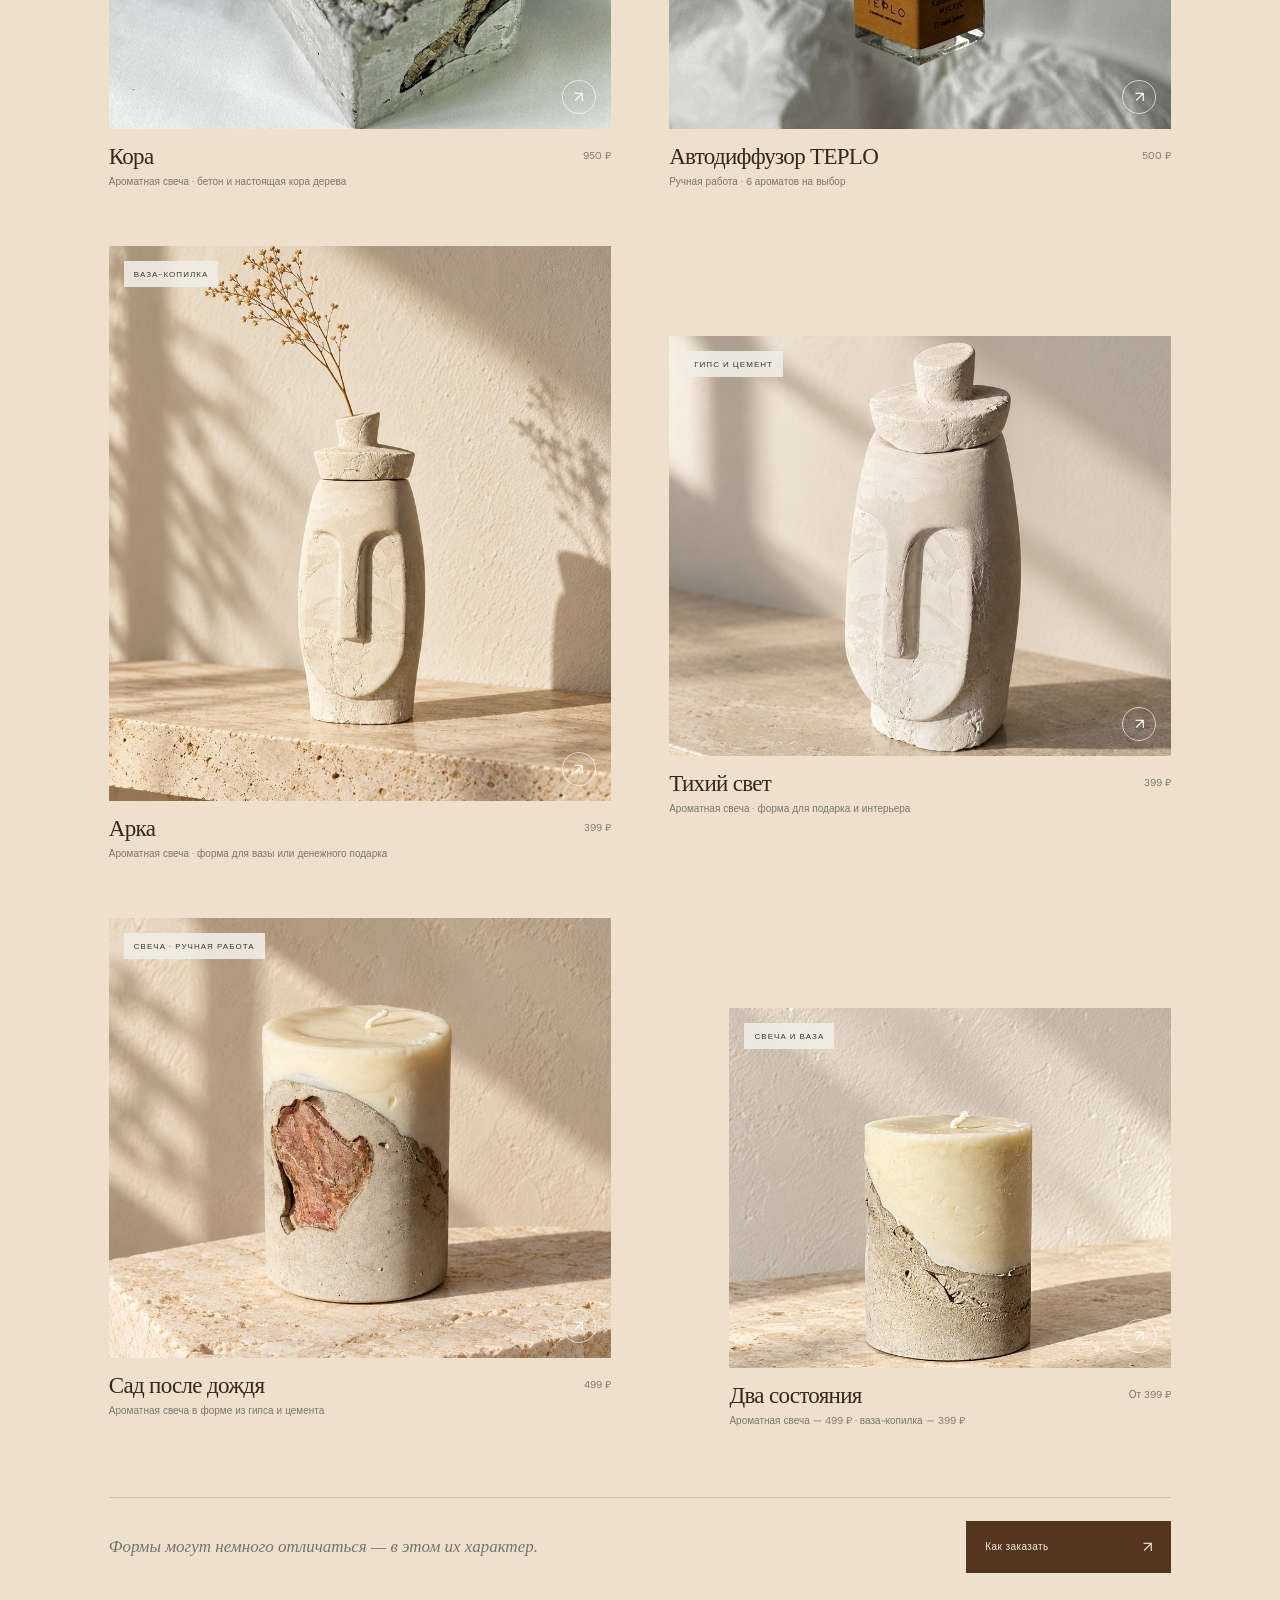
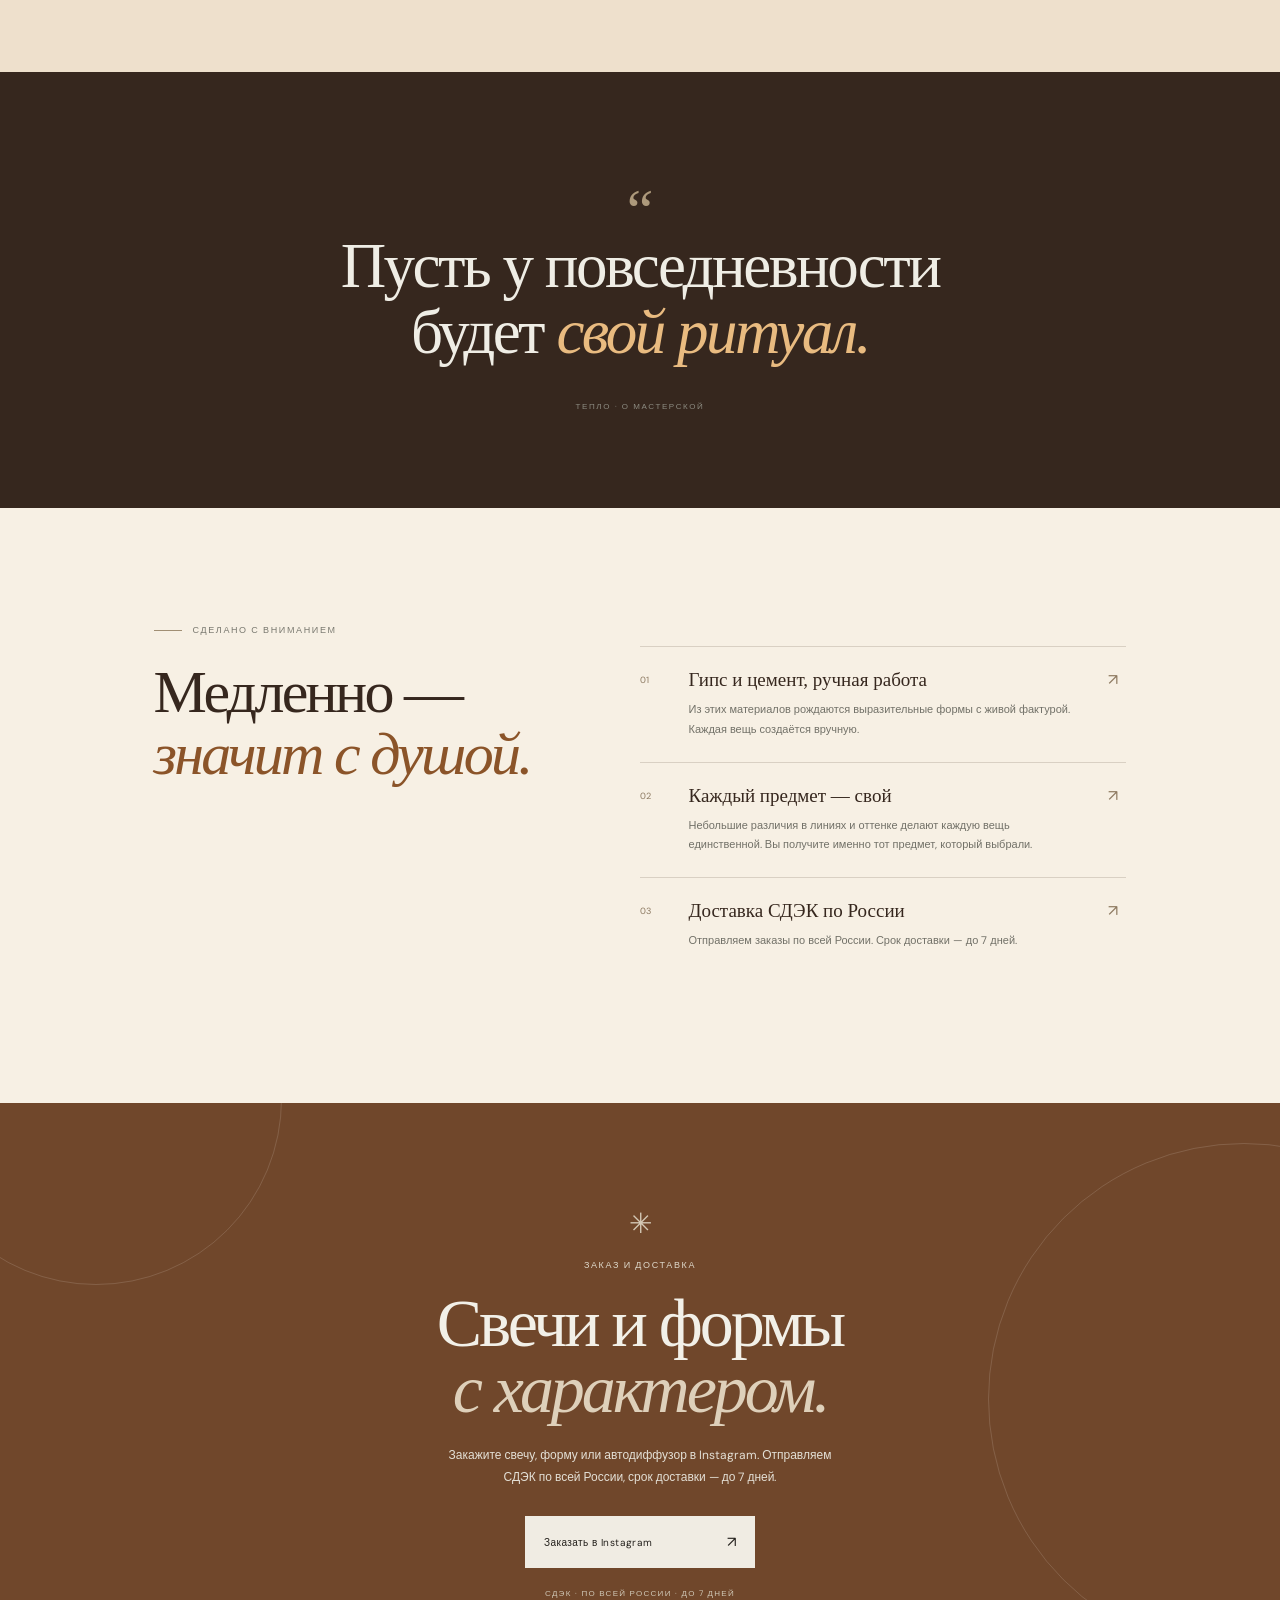
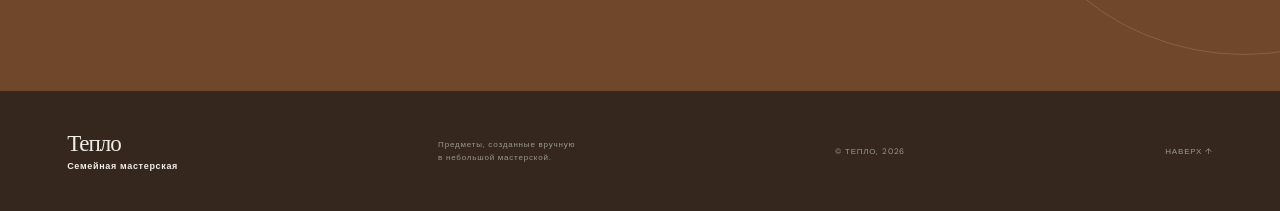
==== commit 87435421: "Rebrand storefront as Teplo and vary homepage photography" ====
--- a/index.html
+++ b/index.html
@@ -3,31 +3,31 @@
 <head>
   <meta charset="utf-8">
   <meta name="viewport" content="width=device-width, initial-scale=1">
-  <meta name="theme-color" content="#171713">
+  <meta name="theme-color" content="#36271e">
   <meta name="description" content="Авторские свечи ручной работы и предметы для дома. Каждая форма создаётся вручную.">
-  <title>Тихая форма — свечи и объекты ручной работы</title>
+  <title>Тепло — свечи и объекты ручной работы</title>
   <script>if ("scrollRestoration" in history) history.scrollRestoration = "manual"; if (location.hash && location.hash !== "#collection") history.replaceState(null, "", location.pathname + location.search);</script>
   <link rel="preconnect" href="https://fonts.googleapis.com">
   <link rel="preconnect" href="https://fonts.gstatic.com" crossorigin>
   <link href="https://fonts.googleapis.com/css2?family=DM+Sans:wght@400;500;600&family=Manrope:wght@400;500;600;700&display=swap" rel="stylesheet">
-  <link rel="stylesheet" href="styles.css?v=mobile8">
+  <link rel="stylesheet" href="styles.css?v=teplo">
 </head>
 <body>
   <section class="opening-scene" aria-label="Открой мастерскую прокруткой">
     <div class="opening-sticky">
       <picture class="opening-picture"><source media="(max-width: 600px)" srcset="assets/hero-mobile.jpg"><img class="opening-art" src="assets/hero.jpg" alt="" fetchpriority="high" decoding="async"></picture>
       <div class="opening-copy">
-        <p class="opening-kicker">НЕБОЛЬШАЯ МАСТЕРСКАЯ</p>
-        <p class="opening-name">тихая форма</p>
-        <p class="opening-tagline">Ароматные свечи и формы<br>из гипса и цемента</p>
+        <p class="opening-kicker">СЕМЕЙНАЯ МАСТЕРСКАЯ</p>
+        <p class="opening-name">Тепло</p>
+        <p class="opening-tagline">Свечи и ароматы ручной работы</p>
         <div class="opening-prompt"><span>ПРОЛИСТНИ, ЧТОБЫ ОТКРЫТЬ</span><b>↓</b></div>
       </div>
       <div class="curtain-panels" aria-hidden="true"><span class="curtain-panel curtain-left"><img src="assets/curtain-linen.jpg" alt="" fetchpriority="high" decoding="async"></span><span class="curtain-panel curtain-right"><img src="assets/curtain-linen.jpg" alt="" fetchpriority="high" decoding="async"></span></div>
     </div>
   </section>
-  <div class="announcement">Небольшая мастерская · каждая вещь создаётся вручную</div>
+  <div class="announcement">Семейная мастерская · каждая вещь создаётся вручную</div>
   <header class="site-header">
-    <a class="wordmark" href="#top" aria-label="Тихая форма — на главную">тихая<span>форма</span><i>®</i></a>
+    <a class="wordmark" href="#top" aria-label="Тепло — на главную"><span class="brand-name">Тепло</span><small class="brand-subtitle">Семейная мастерская</small></a>
     <nav class="main-nav" aria-label="Основная навигация">
       <a href="#collection">Коллекция</a><a href="#about">О мастерской</a><a href="#care">Уход</a>
     </nav>
@@ -40,29 +40,28 @@
       <div class="hero-copy">
         <p class="eyebrow"><span class="eyebrow-line"></span> Свечи и объекты ручной работы</p>
         <h1>Вещи, которые<br>возвращают <em>в момент.</em></h1>
-        <p class="hero-description">Небольшие серии ароматных свечей и предметов для дома. Неровные линии, тёплый свет и красота, которую приятно трогать.</p>
+        <p class="hero-description">Свечи, формы для дома и ароматы для автомобиля. Неровные линии, тёплый свет и красота, которую приятно трогать.</p>
         <a class="button button-light" href="#collection">Смотреть коллекцию <span>↓</span></a>
         <div class="hero-note"><span class="note-star">✳</span><span>Создано вручную<br>в России</span></div>
       </div>
       <div class="hero-visual">
-        <img src="assets/hero.jpg" alt="Композиция из ароматной свечи и вазы-копилки из гипса и цемента" fetchpriority="high" decoding="async">
-        <div class="hero-image-caption"><span>Объект № 02</span><span>Коллекция «Тишина»</span></div>
-        <div class="vertical-label">FORM FOLLOWS FEELING — 2026</div>
+        <img src="assets/bark-workshop.jpg" alt="Свечи «Кора» из бетона и настоящей коры дерева" loading="lazy" decoding="async">
+        <div class="hero-image-caption"><span>Свеча «Кора»</span><span>Бетон и кора дерева</span></div>
       </div>
       <div class="hero-bottom"><span class="scroll-label">ЛИСТАЙТЕ ВНИЗ ↓</span><span>МАЛЫЕ ТИРАЖИ</span></div>
     </section>
 
     <section class="intro section-wrap" id="about">
       <p class="eyebrow dark-eyebrow">Неидеальное — живое</p>
-      <div class="intro-content"><h2>Мы верим, что<br>дом складывается<br><em>из ощущений.</em></h2><div><p>«Тихая форма» — камерная мастерская предметов для дома. Мы лепим, шлифуем и заливаем каждую форму вручную, поэтому двух одинаковых вещей не бывает.</p><a class="text-link" href="#story">Чуть больше о нас <span>↗</span></a></div></div>
+      <div class="intro-content"><h2>Мы верим, что<br>дом складывается<br><em>из ощущений.</em></h2><div><p>«Тепло» — семейная мастерская свечей и ароматов. Мы лепим, шлифуем и заливаем каждую форму вручную, поэтому двух одинаковых вещей не бывает.</p><a class="text-link" href="#story">Чуть больше о нас <span>↗</span></a></div></div>
     </section>
 
     <section class="scent-story section-wrap" id="scent">
-      <div class="scent-photo"><img src="assets/hero.jpg" alt="Ароматная свеча и ваза-копилка в тёплом интерьере" loading="lazy" decoding="async"><span>АРОМАТ · ФАКТУРА · ТЁПЛЫЙ СВЕТ</span></div>
-      <div class="scent-copy"><p class="eyebrow dark-eyebrow">Маленький ритуал дома</p><h2>Пусть у комнаты<br>будет <em>свой аромат.</em></h2><p>Каждая свеча наполняет пространство приятным ароматом и мягким светом. Формы создаются вручную из гипса и цемента — поэтому у каждой свой рисунок и характер.</p><p>Когда свеча закончится, некоторые формы можно использовать как небольшую вазу или вложить внутрь деньги и подарить близкому человеку.</p><div class="scent-detail"><span>01 / АРОМАТ</span><span>02 / РУЧНАЯ ФОРМА</span><span>03 / ВТОРАЯ ЖИЗНЬ</span></div></div>
+      <div class="scent-photo"><img src="assets/diffuser-workshop.jpg" alt="Стеклянные флаконы TEPLO с янтарными этикетками и деревянными крышками" loading="lazy" decoding="async"></div>
+      <div class="scent-copy"><p class="eyebrow dark-eyebrow">Ароматы для автомобиля</p><h2>Шесть ароматов<br><em>для поездок.</em></h2><p>Подвесной автодиффузор TEPLO ручной работы. Игристый грейпфрут, свежесваренный кофе и ещё четыре аромата.</p><a class="text-link scent-link" href="product-auto-diffuser.html">Посмотреть все ароматы <span aria-hidden="true">↗</span></a></div>
     </section>
 
-    <section class="film-section section-wrap" aria-label="Свеча в деталях"><div class="film-copy"><p class="eyebrow dark-eyebrow">ЖИВАЯ ФАКТУРА</p><h2>Свет, который<br><em>хочется оставить.</em></h2><p>Свеча из нашей мастерской в моменте: фактура формы, мягкий огонь и немного тишины.</p></div><div class="film-frame"><video src="assets/candle-in-motion.mp4" poster="assets/candle-video-poster.jpg" autoplay muted loop playsinline preload="metadata" aria-label="Горящая ароматная свеча в форме из цемента"></video><span>ТИХАЯ ФОРМА · В ДВИЖЕНИИ</span></div></section>
+    <section class="film-section section-wrap" aria-label="Свеча в деталях"><div class="film-copy"><p class="eyebrow dark-eyebrow">ЖИВАЯ ФАКТУРА</p><h2>Свет, который<br><em>хочется оставить.</em></h2><p>Свеча из нашей мастерской в моменте: фактура формы, мягкий огонь и немного тишины.</p></div><div class="film-frame"><video src="assets/candle-in-motion.mp4" poster="assets/candle-video-poster.jpg" autoplay muted loop playsinline preload="metadata" aria-label="Горящая ароматная свеча в форме из цемента"></video><span>ТЕПЛО · В ДВИЖЕНИИ</span></div></section>
 
     <section class="collection" id="collection">
       <div class="section-heading"><div><p class="eyebrow dark-eyebrow">Найти свою форму</p><h2>Небольшая <em>коллекция</em></h2></div></div>
@@ -106,7 +105,7 @@
       <div class="collection-foot"><p>Формы могут немного отличаться — в этом их характер.</p><a class="button button-dark" href="#contact">Как заказать <span>↗</span></a></div>
     </section>
 
-    <section class="quote-band" id="story"><span class="quote-mark">“</span><p>Пусть у повседневности<br>будет <em>свой ритуал.</em></p><span class="quote-credit">ТИХАЯ ФОРМА · О МАСТЕРСКОЙ</span></section>
+    <section class="quote-band" id="story"><span class="quote-mark">“</span><p>Пусть у повседневности<br>будет <em>свой ритуал.</em></p><span class="quote-credit">ТЕПЛО · О МАСТЕРСКОЙ</span></section>
 
     <section class="process section-wrap" id="care">
       <div class="process-heading"><p class="eyebrow dark-eyebrow">Сделано с вниманием</p><h2>Медленно —<br><em>значит с душой.</em></h2></div>
@@ -117,9 +116,9 @@
       </div>
     </section>
 
-    <section class="contact-section" id="contact"><div class="contact-orbit">✳</div><p class="eyebrow">Заказ и доставка</p><h2>Свечи и формы<br><em>с характером.</em></h2><p class="contact-copy">Закажите ароматную свечу или вазу-копилку в Instagram. Отправляем СДЭК по всей России, срок доставки — до 7 дней.</p><a class="button button-light instagram-button" href="https://www.instagram.com/kriss.tiana?exln=c3J3bHptYzU3Yjh0" target="_blank" rel="noopener noreferrer">Заказать в Instagram <span>↗</span></a><span class="contact-small">СДЭК · ПО ВСЕЙ РОССИИ · ДО 7 ДНЕЙ</span></section>
+    <section class="contact-section" id="contact"><div class="contact-orbit">✳</div><p class="eyebrow">Заказ и доставка</p><h2>Свечи и формы<br><em>с характером.</em></h2><p class="contact-copy">Закажите свечу, форму или автодиффузор в Instagram. Отправляем СДЭК по всей России, срок доставки — до 7 дней.</p><a class="button button-light instagram-button" href="https://www.instagram.com/kriss.tiana?exln=c3J3bHptYzU3Yjh0" target="_blank" rel="noopener noreferrer">Заказать в Instagram <span>↗</span></a><span class="contact-small">СДЭК · ПО ВСЕЙ РОССИИ · ДО 7 ДНЕЙ</span></section>
   </main>
-  <footer class="site-footer"><a class="wordmark footer-mark" href="#top">тихая<span>форма</span><i>®</i></a><span>Предметы, созданные вручную<br>в небольшой мастерской.</span><span>© ТИХАЯ ФОРМА, 2026</span><a href="#top">НАВЕРХ ↑</a></footer>
+  <footer class="site-footer"><a class="wordmark footer-mark" href="#top"><span class="brand-name">Тепло</span><small class="brand-subtitle">Семейная мастерская</small></a><span>Предметы, созданные вручную<br>в небольшой мастерской.</span><span>© ТЕПЛО, 2026</span><a href="#top">НАВЕРХ ↑</a></footer>
   <script src="script.js?v=catalog2"></script>
 </body>
 </html>
--- a/styles.css
+++ b/styles.css
@@ -119,3 +119,24 @@
  .film-copy h2{font-size:clamp(42px,11vw,56px)}
  .film-frame{max-width:420px}
 }
+
+.brand-name { display: block; font-family: Georgia, serif; letter-spacing: -.045em; }
+.brand-subtitle { display: block; margin-top: 4px; font: 600 9px/1.2 Arial, sans-serif; letter-spacing: .075em; }
+
+:root { --ink: #36271e; --paper: #f7f0e4; --line: rgba(67, 47, 31, .17); }
+.announcement, .site-footer, .quote-band { background: #36271e; }
+.site-header { background: var(--paper); }
+.wordmark .brand-name { font-style: normal; }
+.hero { background: #422d20; }
+.hero-description { color: #e0cdb9; }
+.hero h1 em, .quote-band em { color: #e9bb80; }
+.hero-visual > img { object-position: center 58%; display: block; }
+.opening-name { font-size: clamp(62px, 10vw, 118px); color: #412a19; }
+.opening-kicker, .opening-tagline { color: #4d3626; }
+.collection { background: #eee0cc; }
+.film-section { background: #f1e5d4; }
+.contact-section { background: #70472b; }
+.button-dark { background: #54351f; }
+.scent-copy h2 em, .section-heading h2 em, .intro h2 em, .process h2 em { color: #8b5429; }
+.scent-photo img { display: block; object-position: center; }
+.scent-link { display: inline-block; margin-top: 14px; }
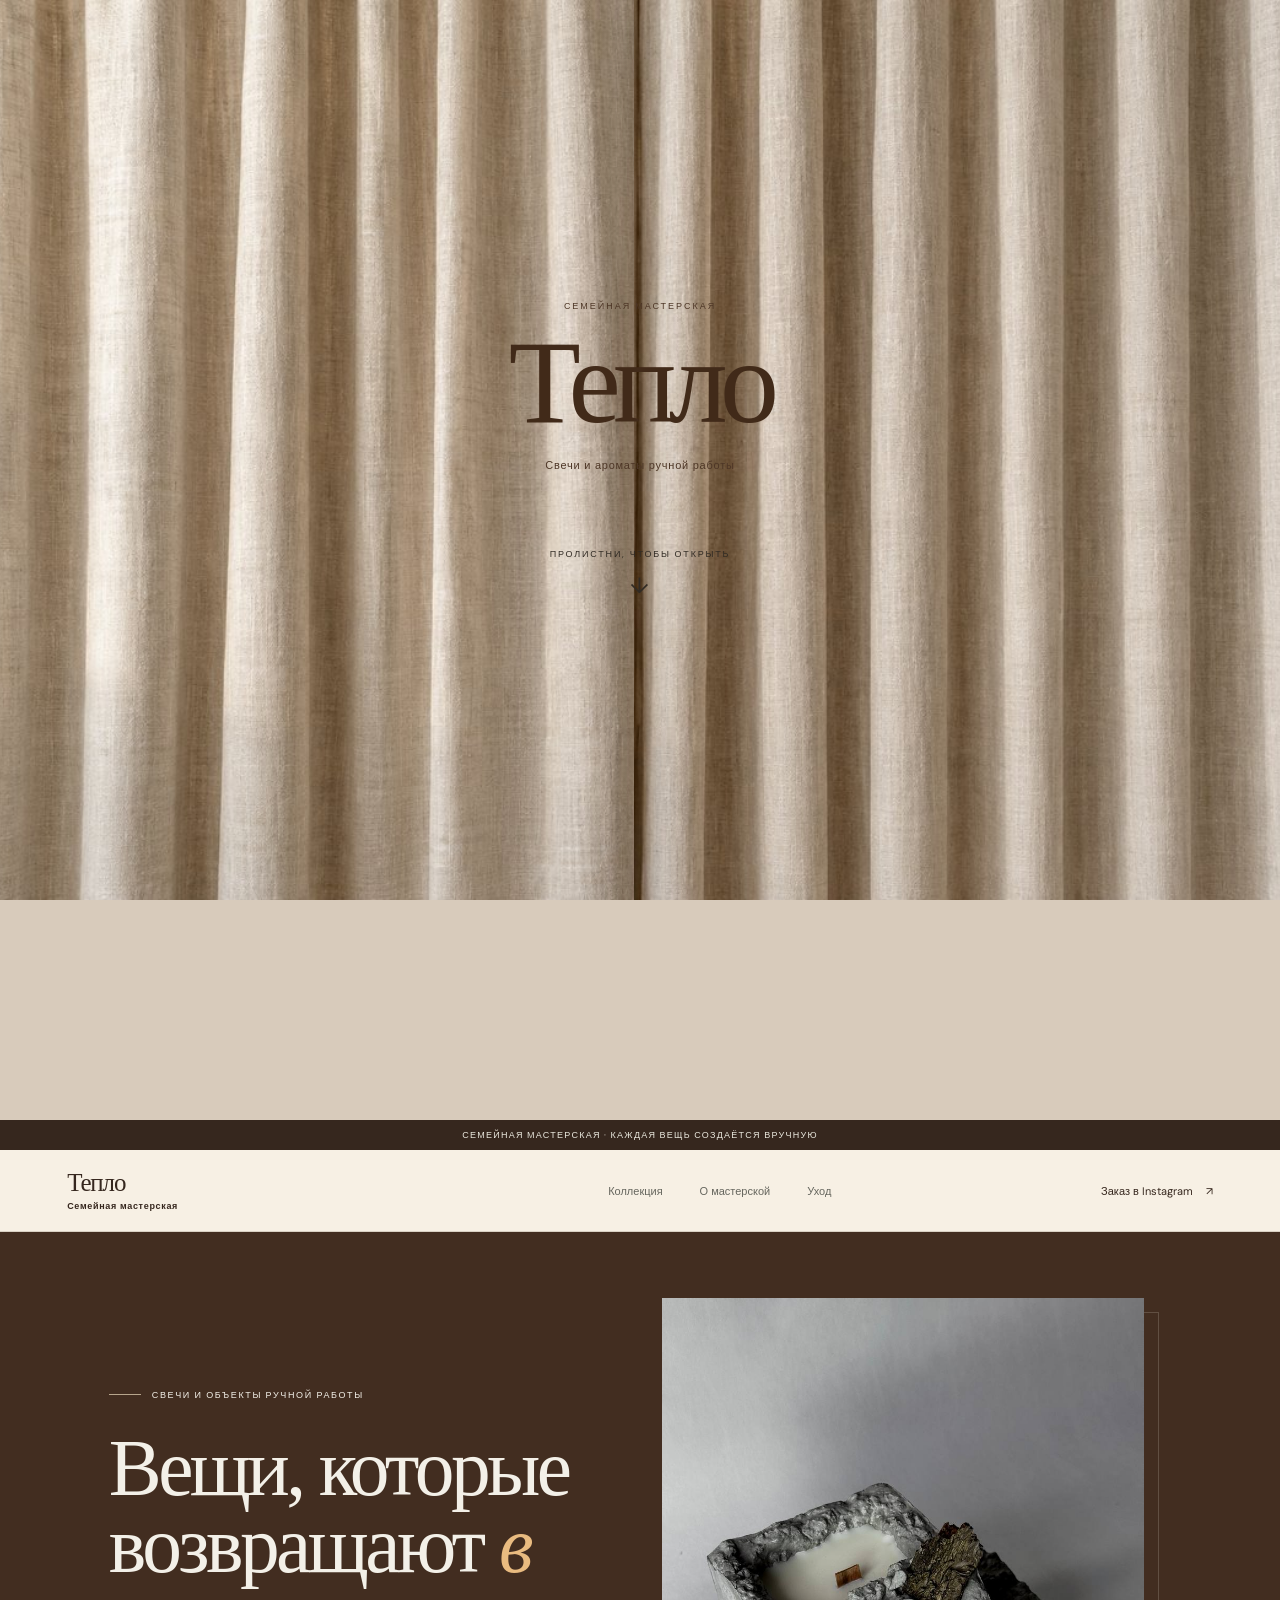
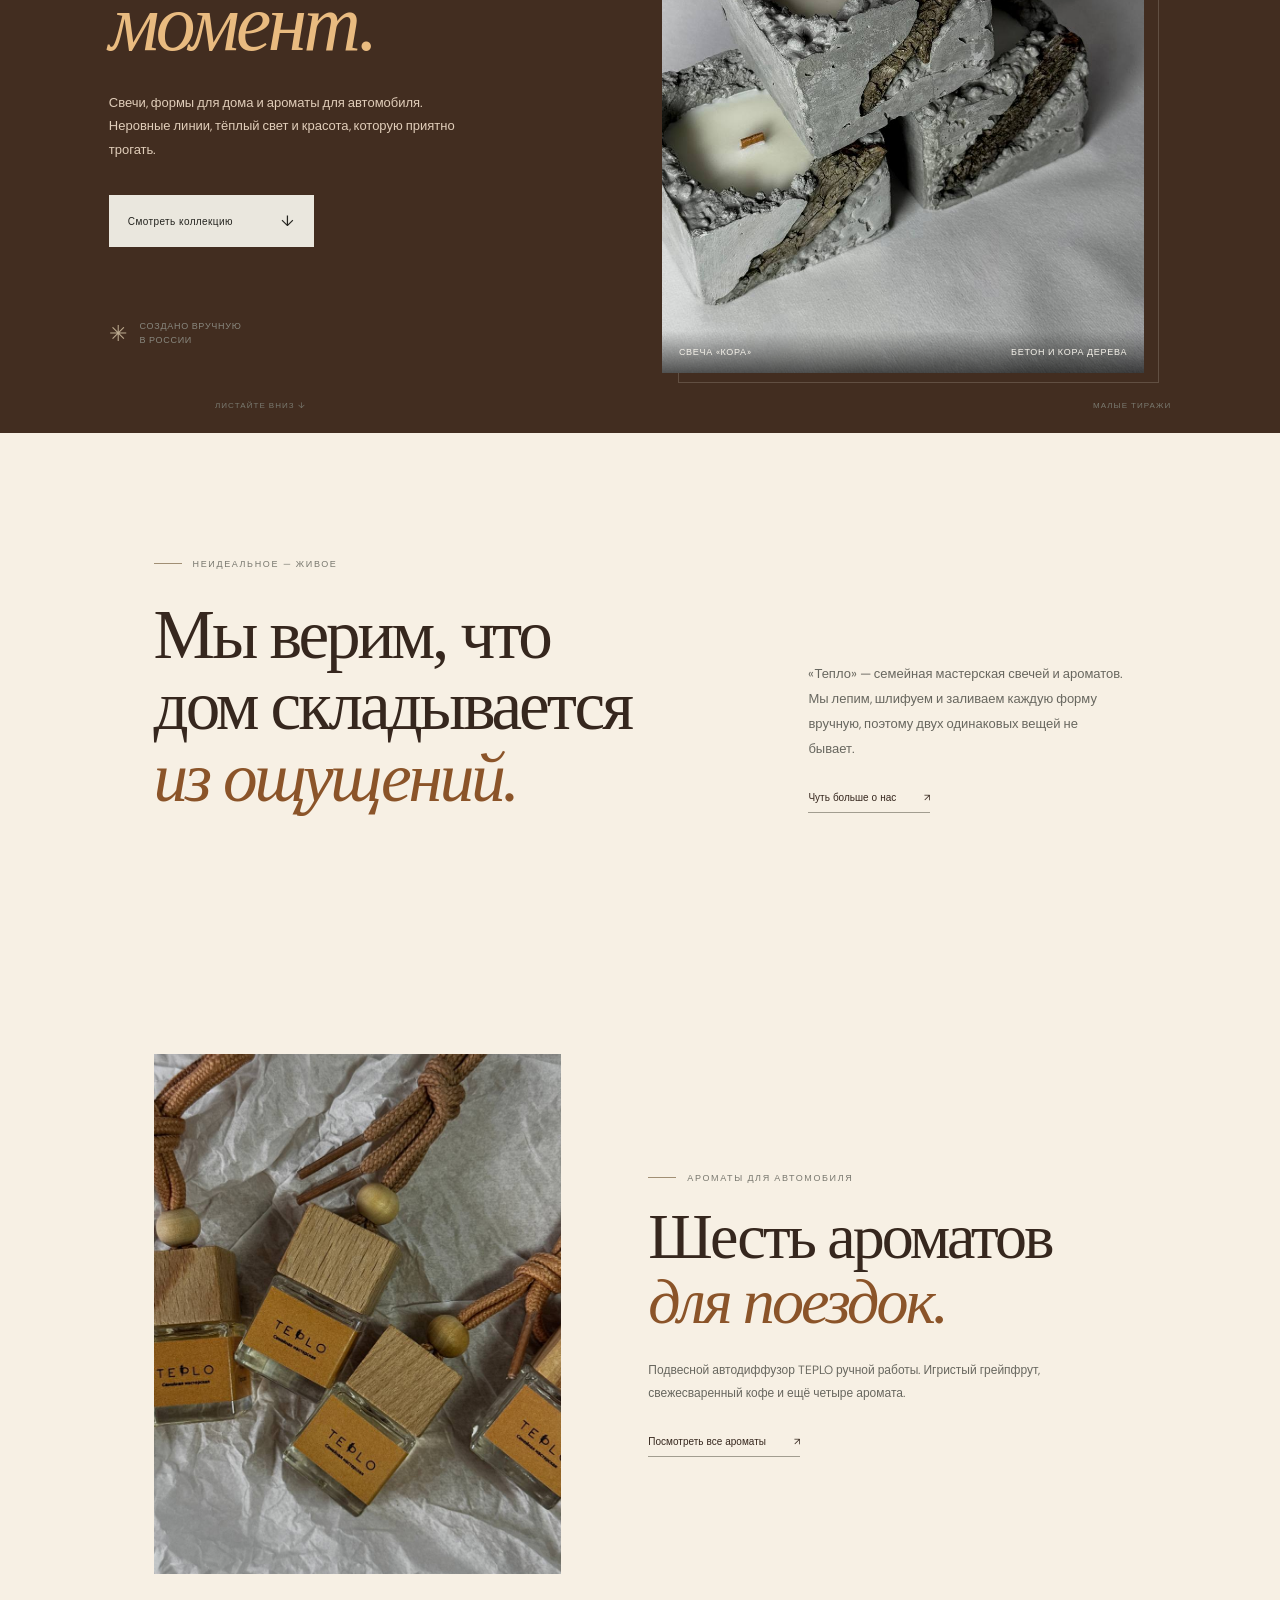
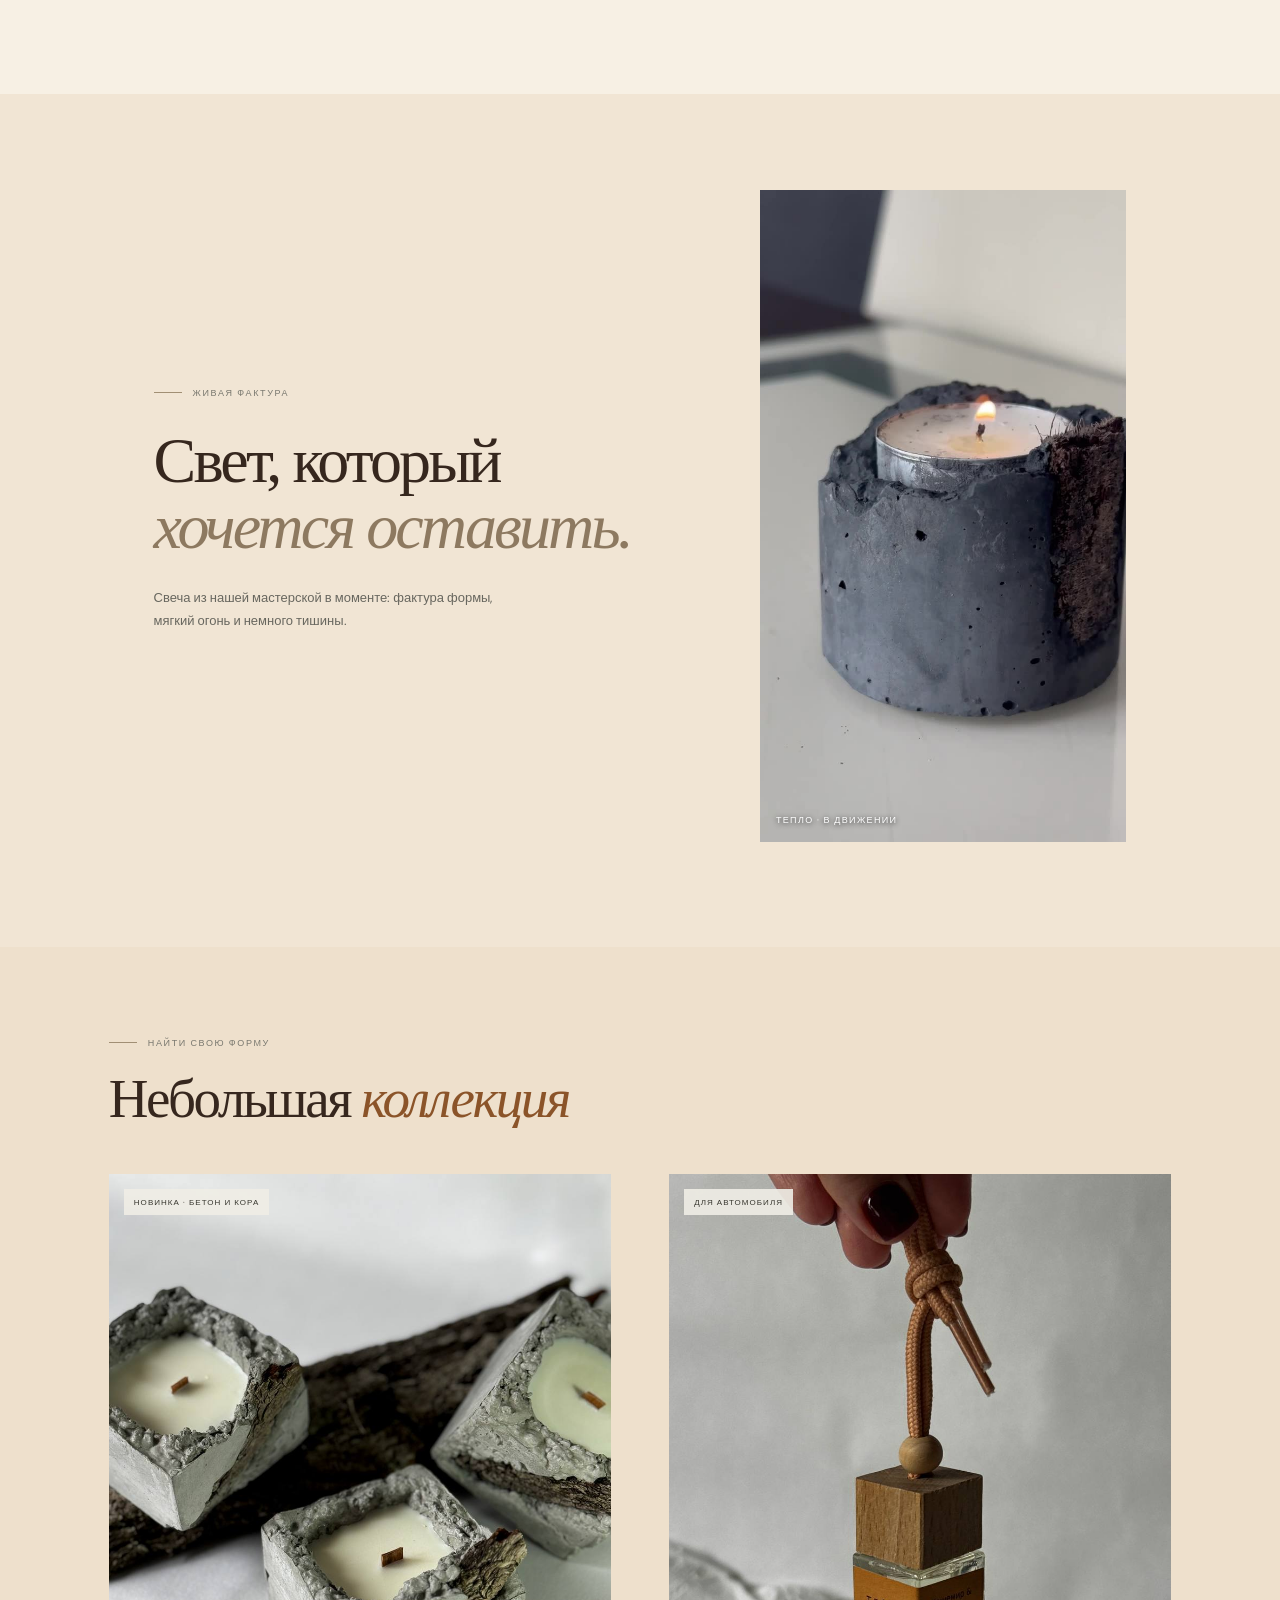
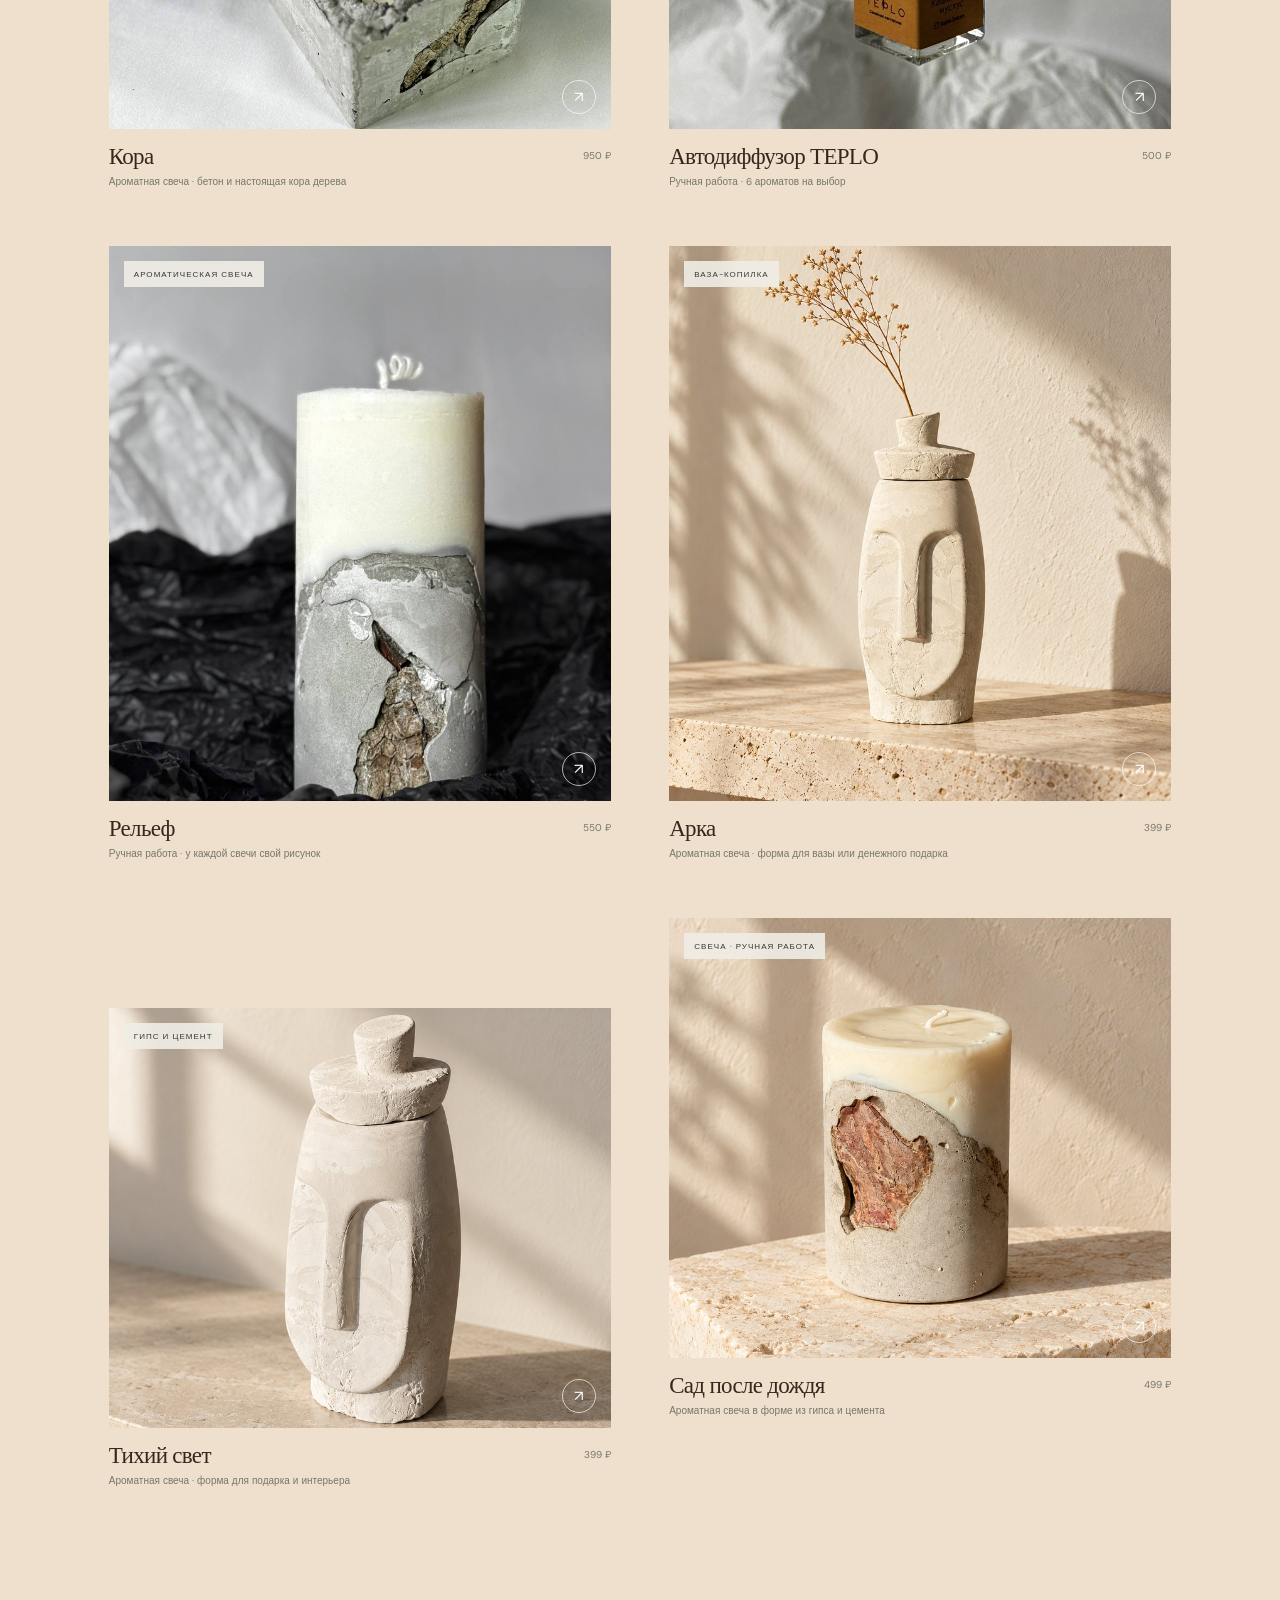
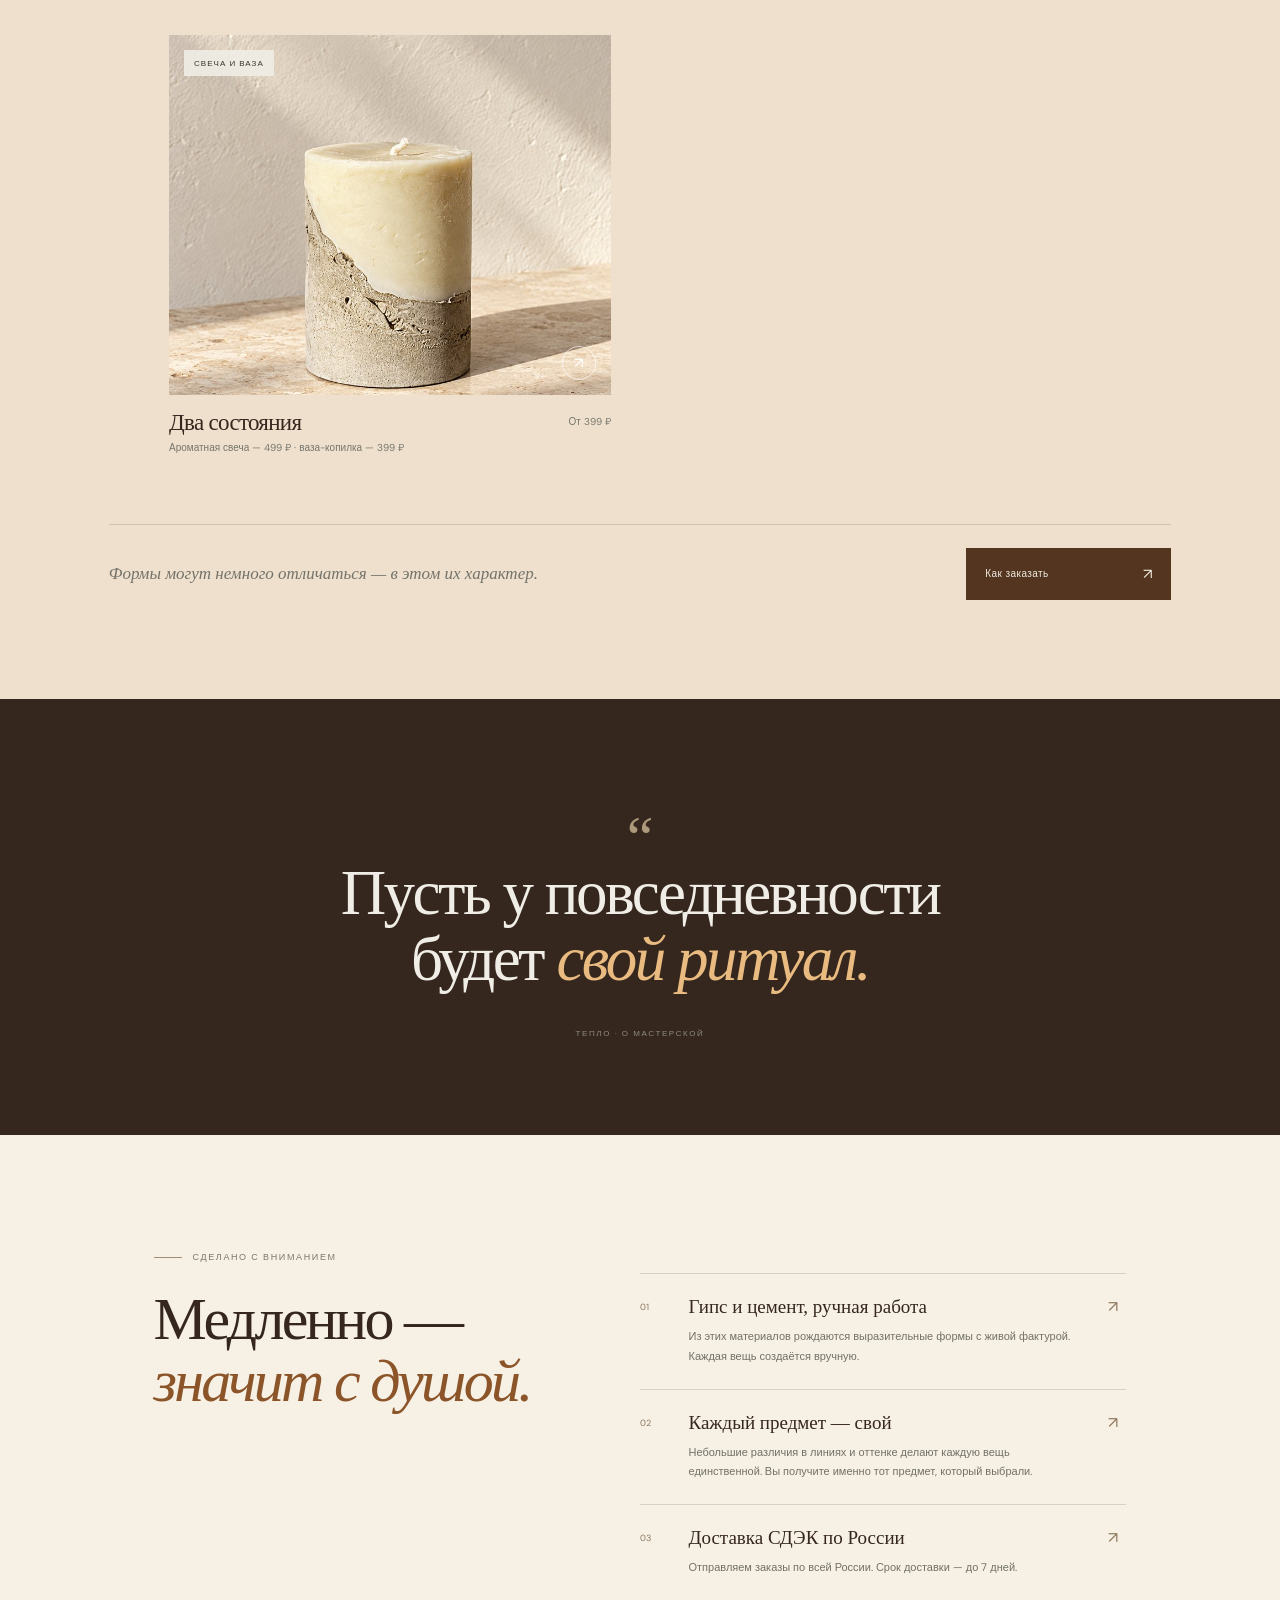
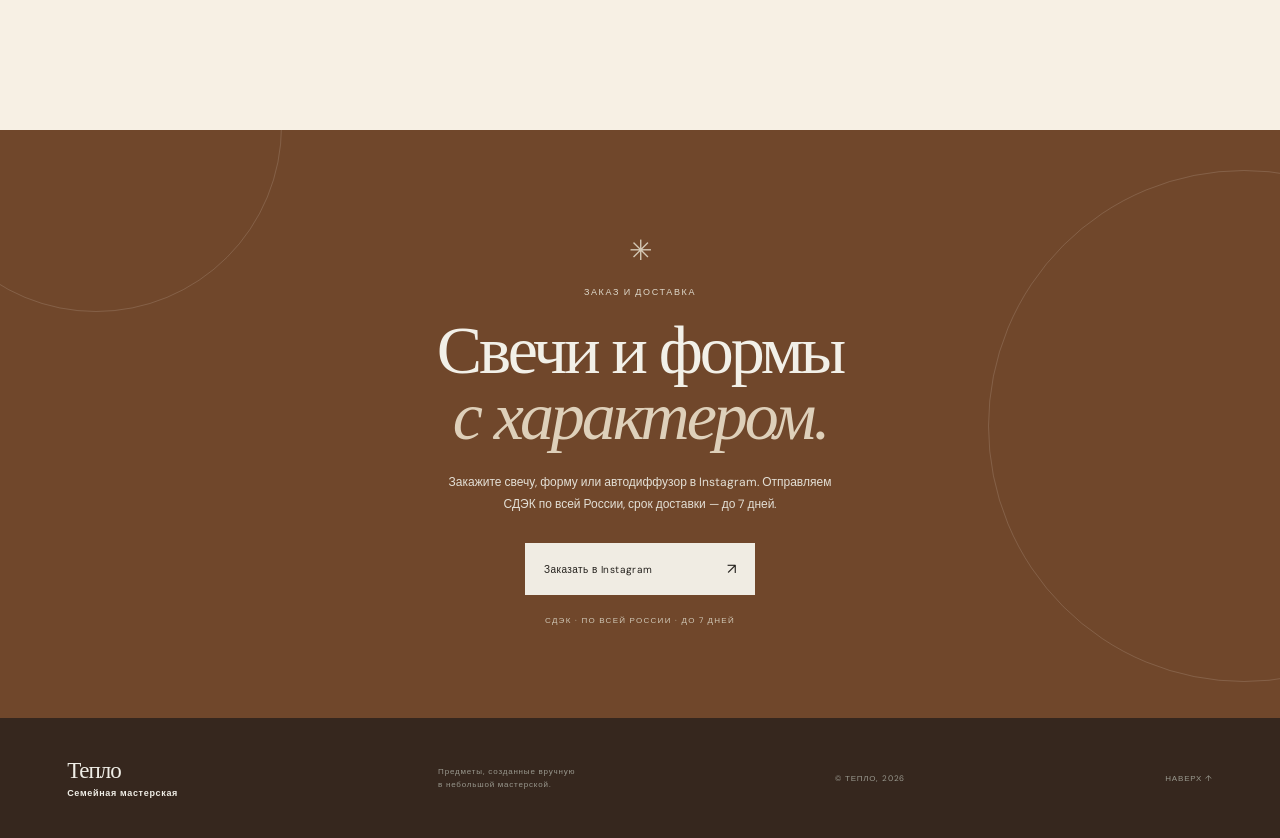
==== commit ab3ba6c5: "Add Relief scented candle to Teplo catalog" ====
--- a/index.html
+++ b/index.html
@@ -86,6 +86,16 @@
         </article>
 
         <article class="product-card product-card-tall">
+          <a class="product-image" href="product-relief.html" aria-label="Открыть свечу «Рельеф»">
+            <img src="assets/relief-cover.jpg" alt="Ароматическая свеча «Рельеф» с фактурным серым основанием" loading="lazy" decoding="async">
+            <span class="product-tag">АРОМАТИЧЕСКАЯ СВЕЧА</span><span class="image-arrow" aria-hidden="true">↗</span>
+          </a>
+          <div class="product-info">
+            <div><h3>Рельеф</h3><p>Ручная работа · у каждой свечи свой рисунок</p></div>
+            <span class="product-price">550 ₽</span>
+          </div>
+        </article>
+        <article class="product-card product-card-tall">
           <a class="product-image" href="#contact"><img src="assets/vase-01.jpg" alt="Ваза-копилка ручной работы из гипса и цемента" loading="lazy" decoding="async"><span class="product-tag">ВАЗА-КОПИЛКА</span><span class="image-arrow">↗</span></a>
           <div class="product-info"><div><h3>Арка</h3><p>Ароматная свеча · форма для вазы или денежного подарка</p></div><span class="product-price">399 ₽</span></div>
         </article>
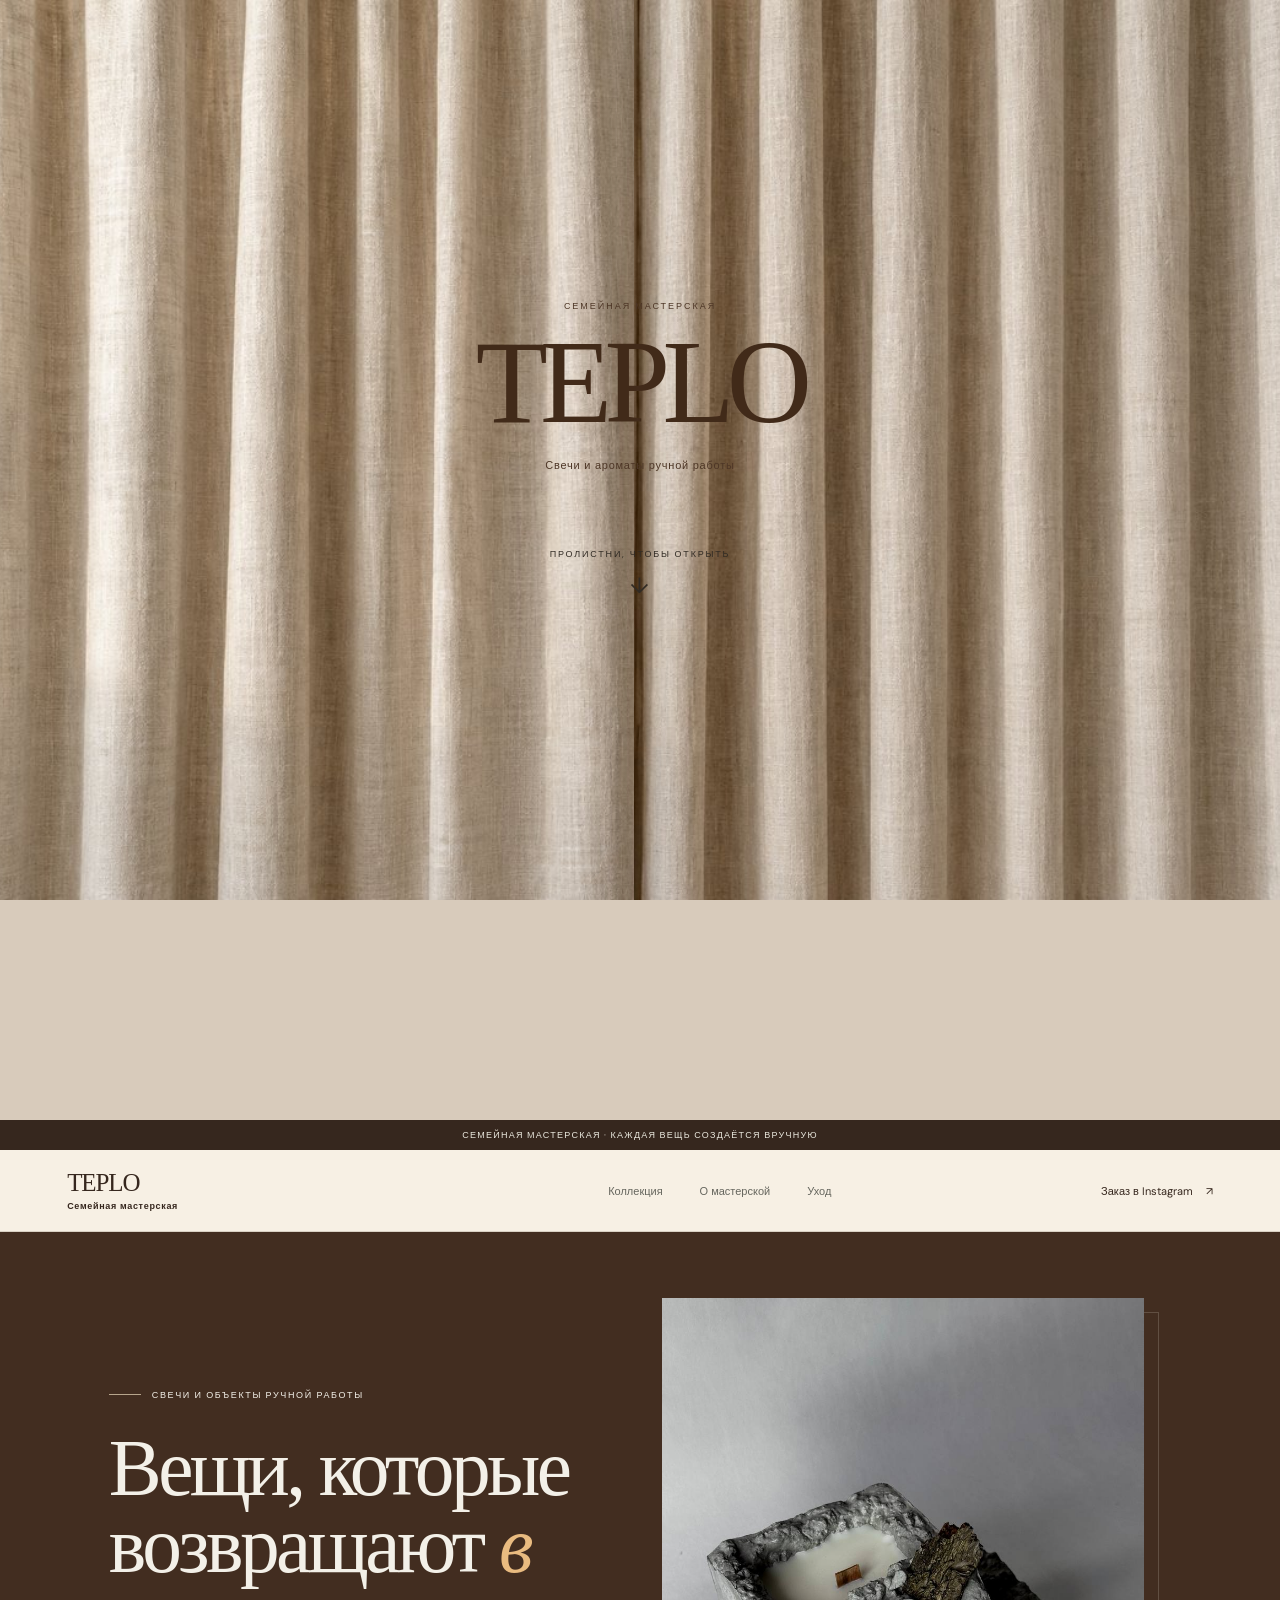
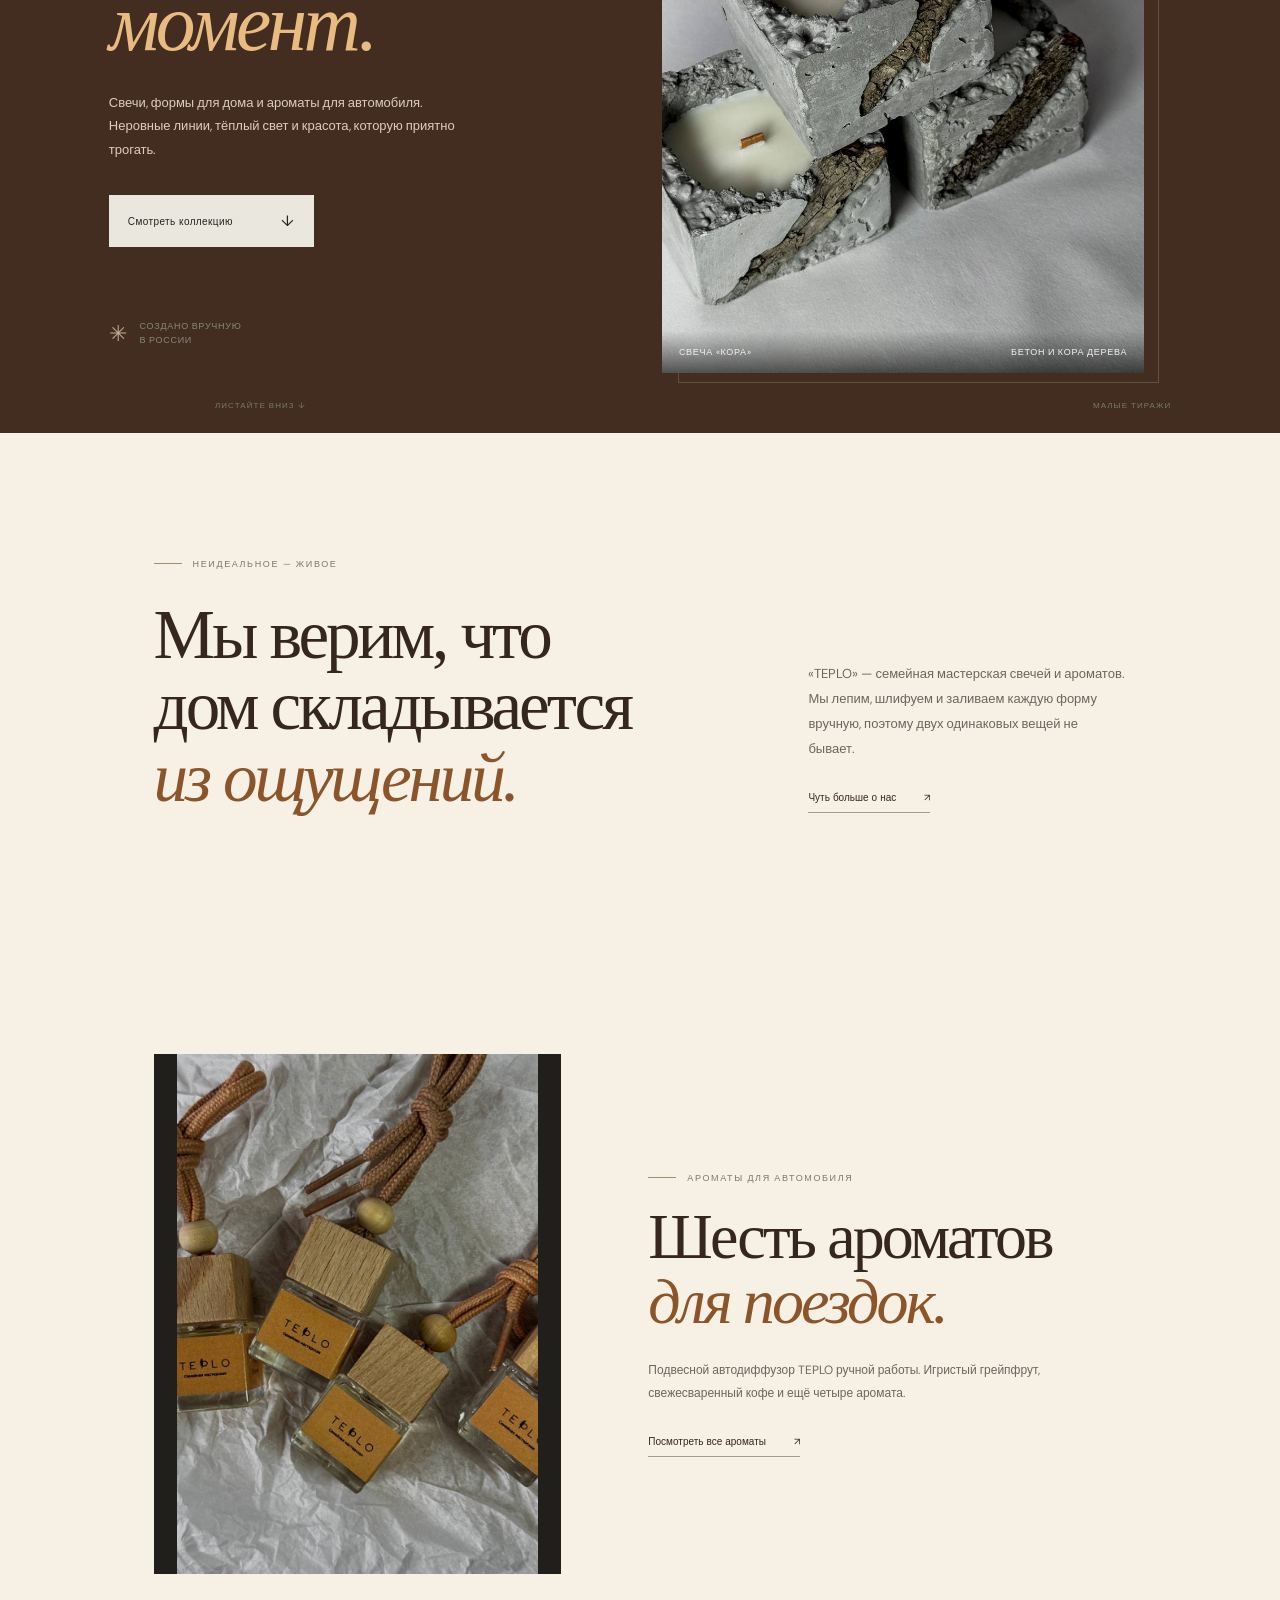
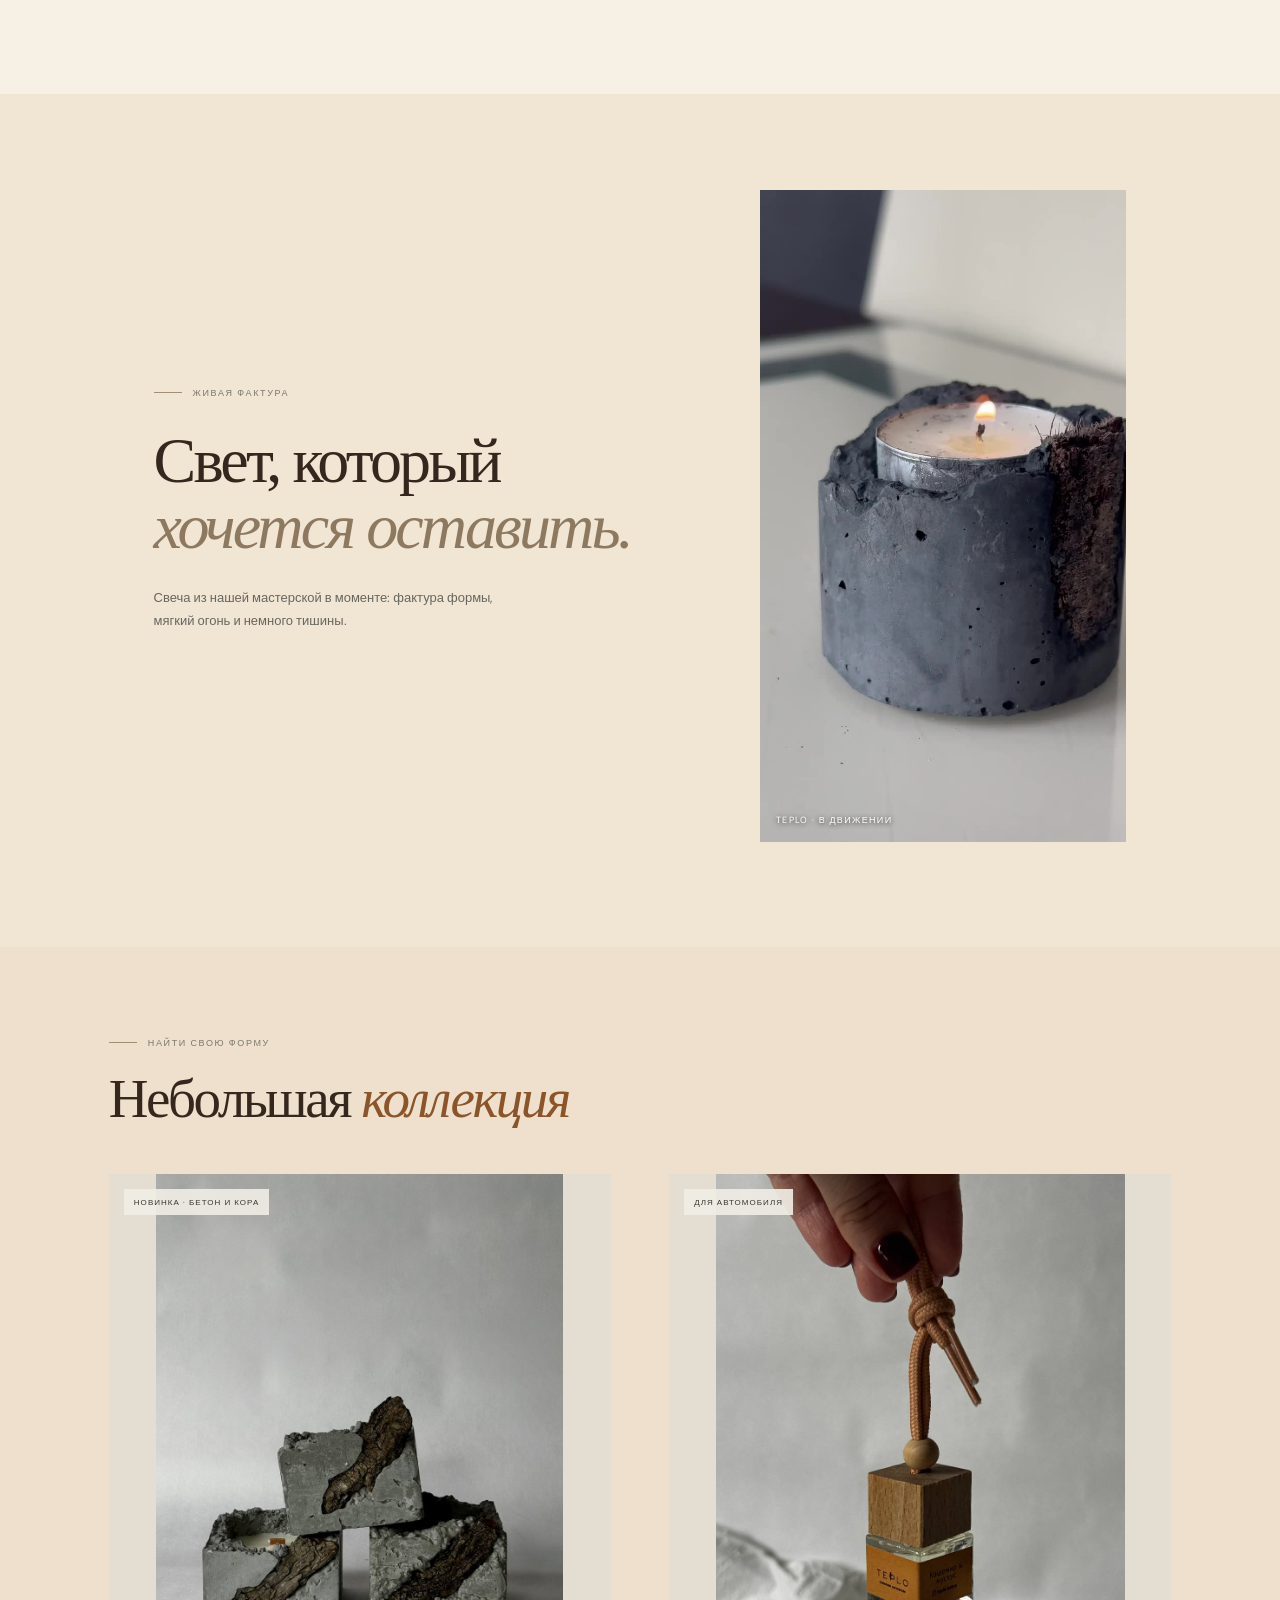
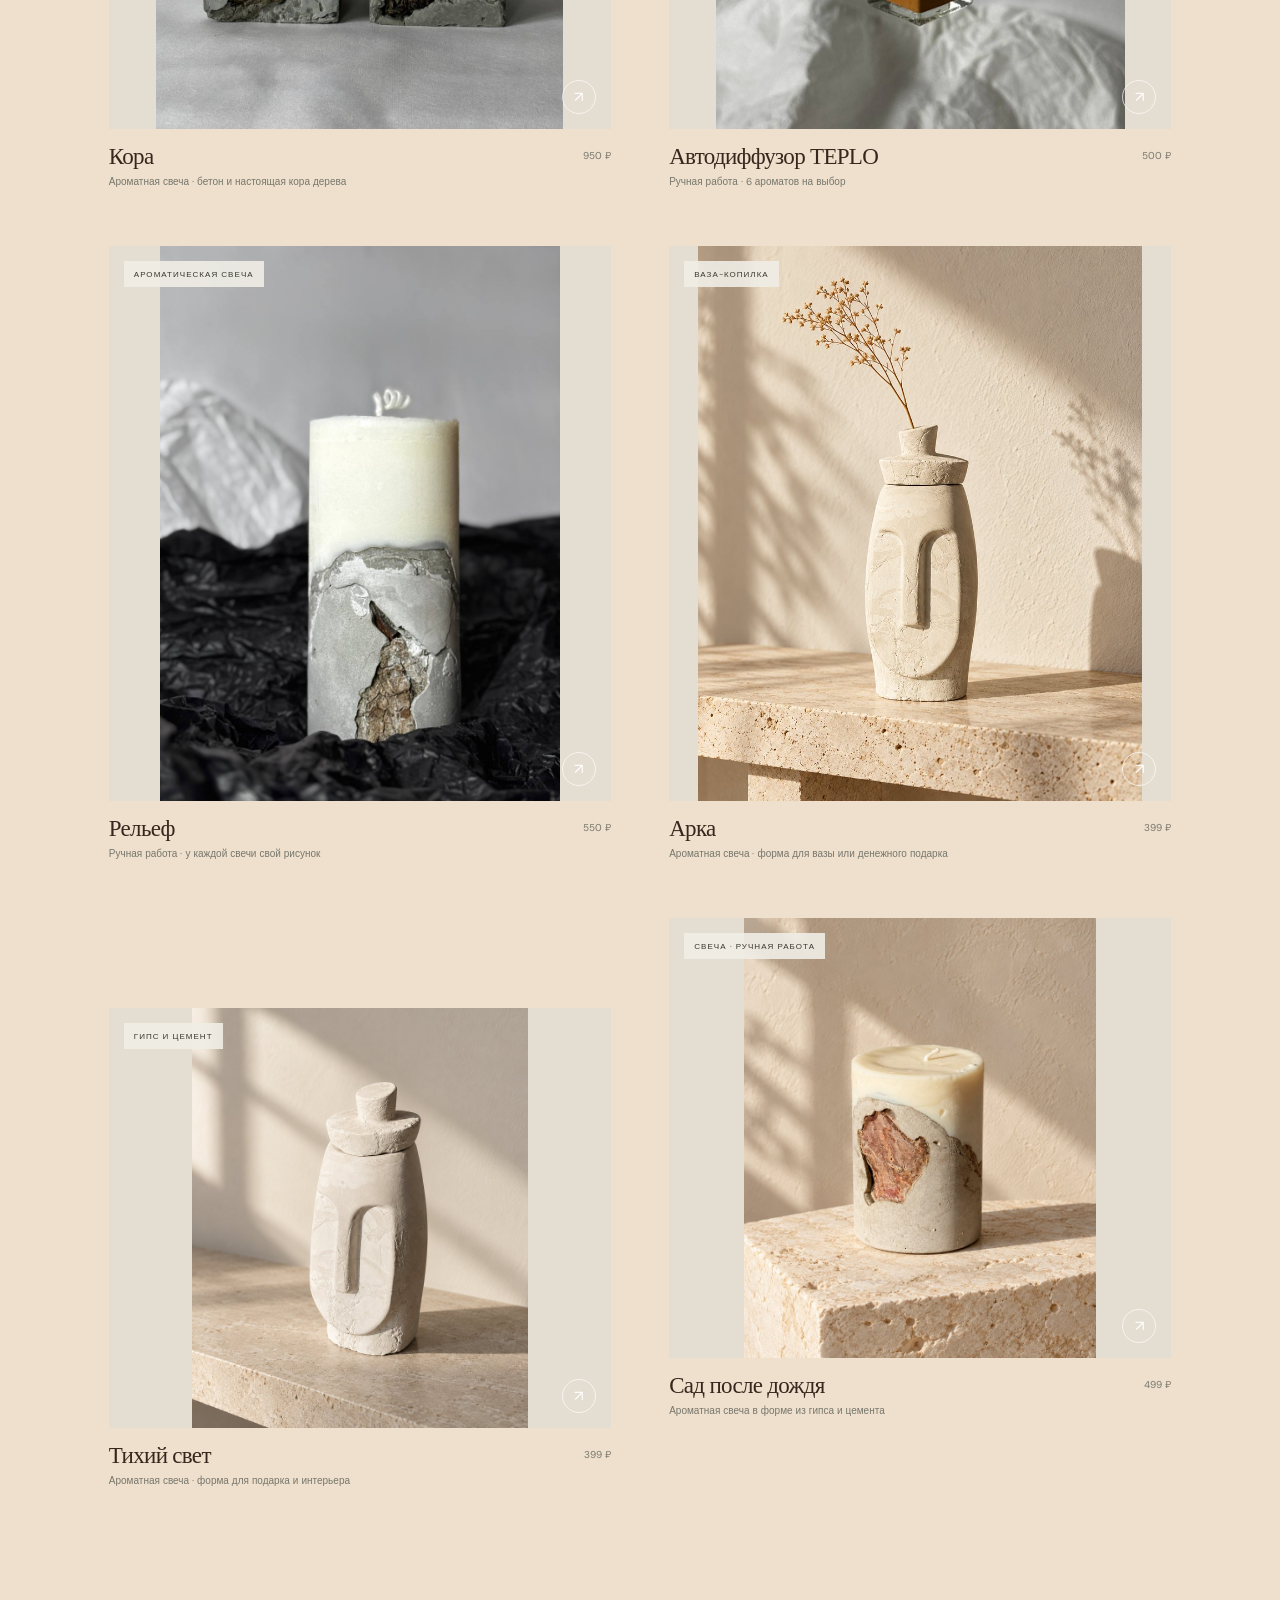
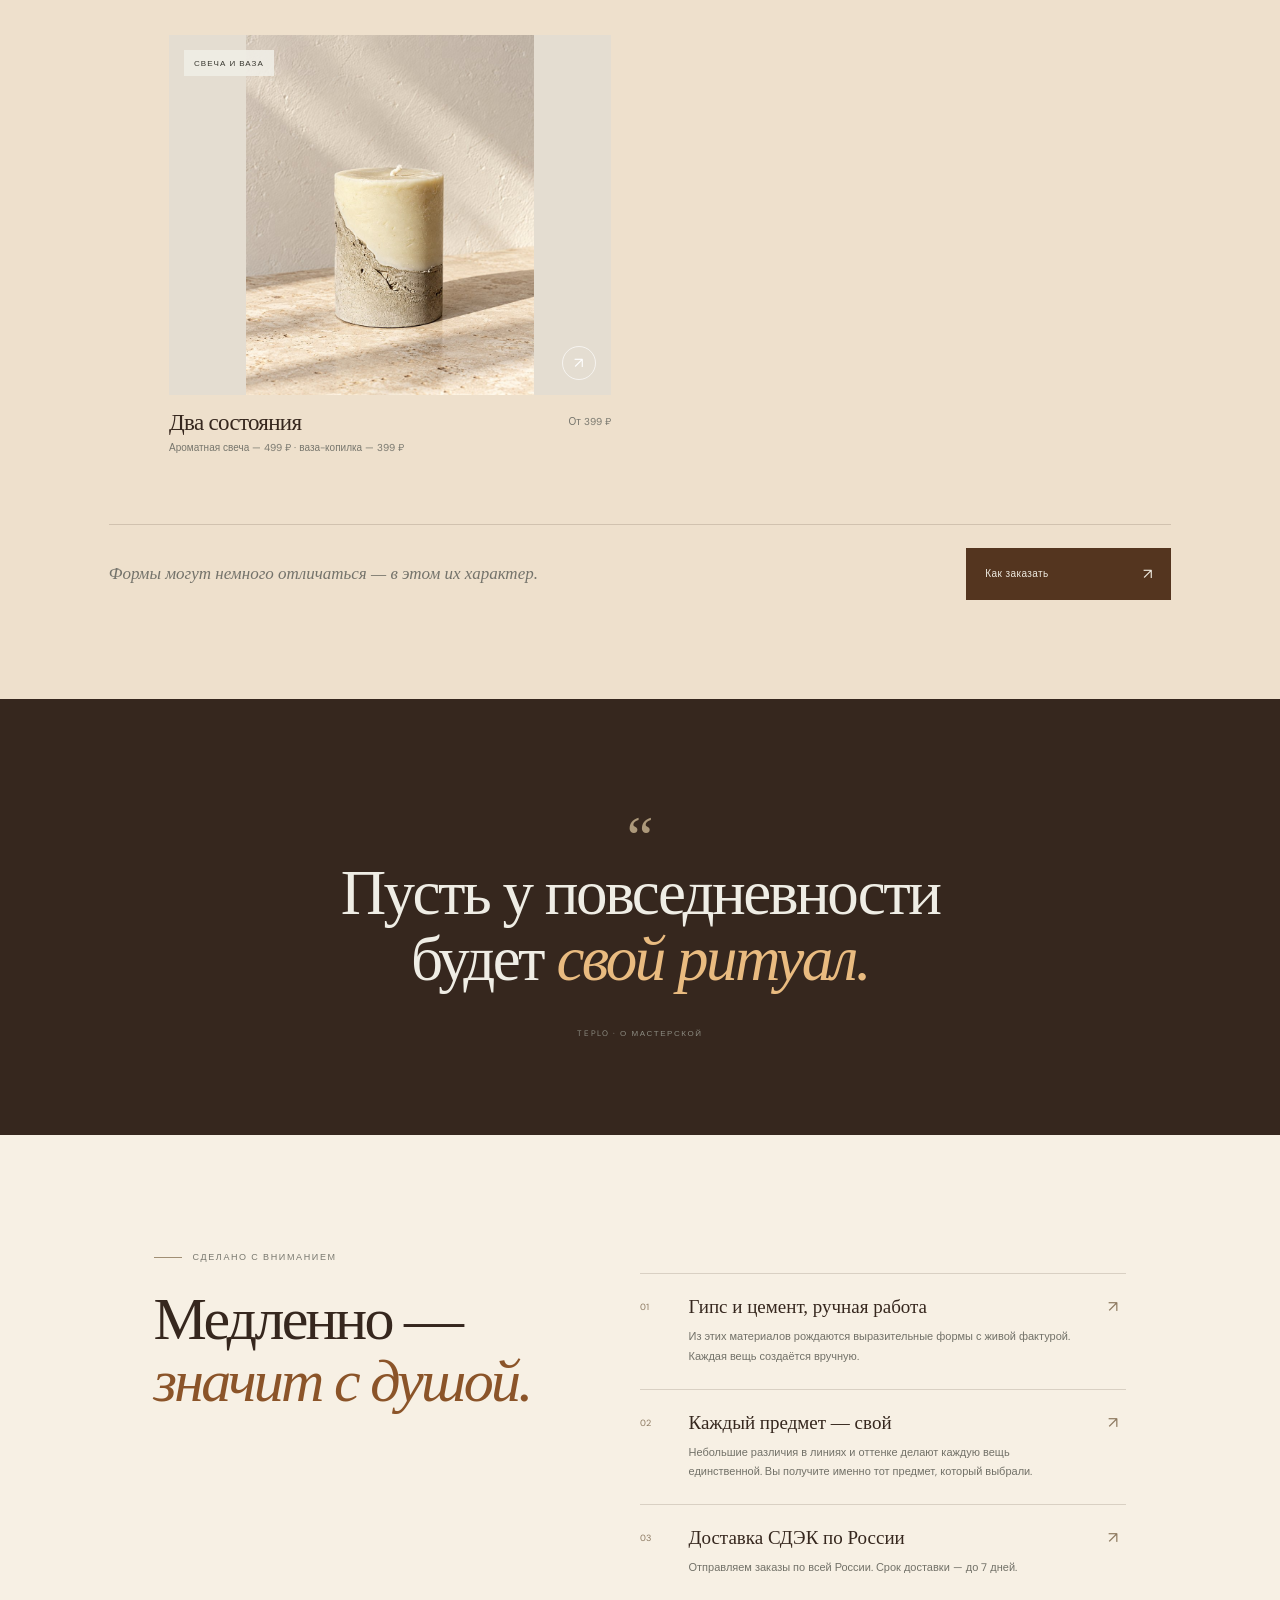
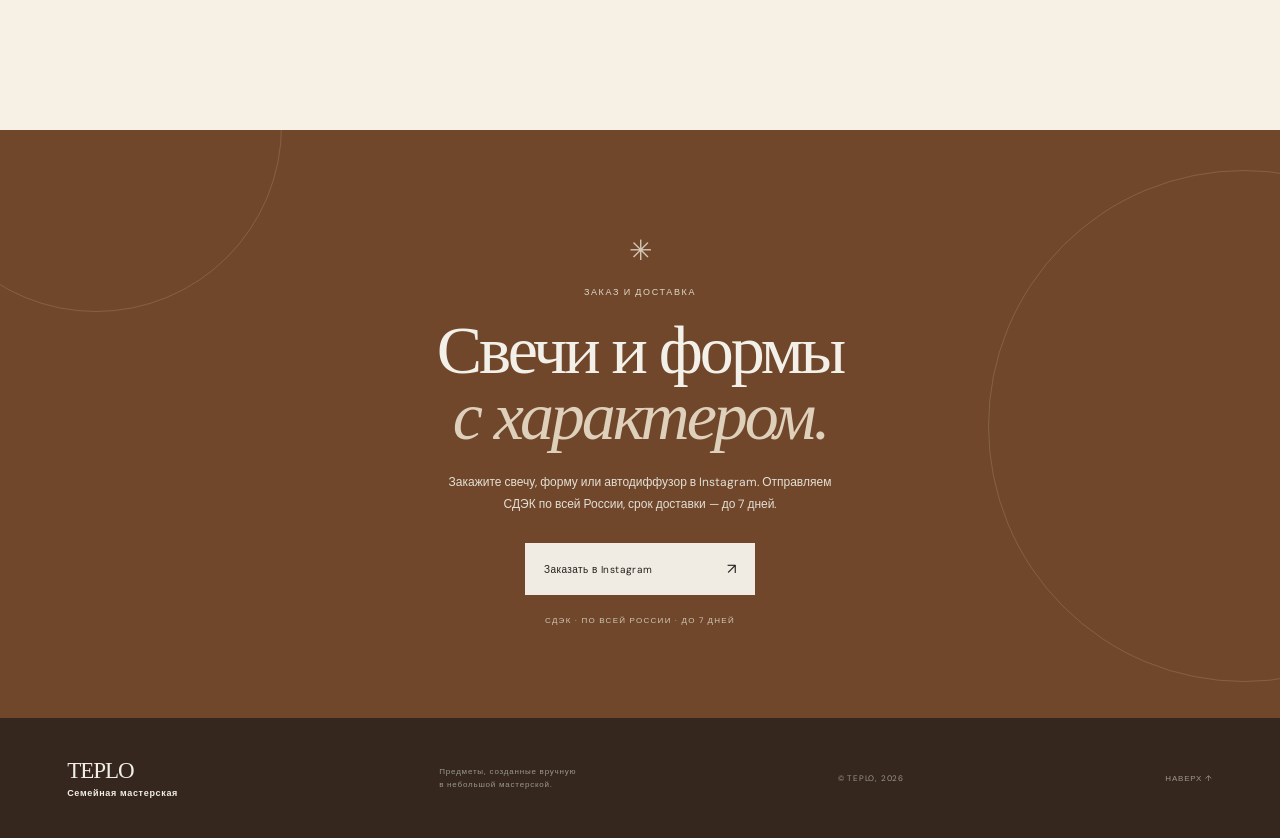
==== commit c89679a7: "Display complete product photos and use TEPLO branding" ====
--- a/index.html
+++ b/index.html
@@ -5,12 +5,12 @@
   <meta name="viewport" content="width=device-width, initial-scale=1">
   <meta name="theme-color" content="#36271e">
   <meta name="description" content="Авторские свечи ручной работы и предметы для дома. Каждая форма создаётся вручную.">
-  <title>Тепло — свечи и объекты ручной работы</title>
+  <title>TEPLO — свечи и объекты ручной работы</title>
   <script>if ("scrollRestoration" in history) history.scrollRestoration = "manual"; if (location.hash && location.hash !== "#collection") history.replaceState(null, "", location.pathname + location.search);</script>
   <link rel="preconnect" href="https://fonts.googleapis.com">
   <link rel="preconnect" href="https://fonts.gstatic.com" crossorigin>
   <link href="https://fonts.googleapis.com/css2?family=DM+Sans:wght@400;500;600&family=Manrope:wght@400;500;600;700&display=swap" rel="stylesheet">
-  <link rel="stylesheet" href="styles.css?v=teplo">
+  <link rel="stylesheet" href="styles.css?v=teplo-full-photos">
 </head>
 <body>
   <section class="opening-scene" aria-label="Открой мастерскую прокруткой">
@@ -18,7 +18,7 @@
       <picture class="opening-picture"><source media="(max-width: 600px)" srcset="assets/hero-mobile.jpg"><img class="opening-art" src="assets/hero.jpg" alt="" fetchpriority="high" decoding="async"></picture>
       <div class="opening-copy">
         <p class="opening-kicker">СЕМЕЙНАЯ МАСТЕРСКАЯ</p>
-        <p class="opening-name">Тепло</p>
+        <p class="opening-name">TEPLO</p>
         <p class="opening-tagline">Свечи и ароматы ручной работы</p>
         <div class="opening-prompt"><span>ПРОЛИСТНИ, ЧТОБЫ ОТКРЫТЬ</span><b>↓</b></div>
       </div>
@@ -27,7 +27,7 @@
   </section>
   <div class="announcement">Семейная мастерская · каждая вещь создаётся вручную</div>
   <header class="site-header">
-    <a class="wordmark" href="#top" aria-label="Тепло — на главную"><span class="brand-name">Тепло</span><small class="brand-subtitle">Семейная мастерская</small></a>
+    <a class="wordmark" href="#top" aria-label="TEPLO — на главную"><span class="brand-name">TEPLO</span><small class="brand-subtitle">Семейная мастерская</small></a>
     <nav class="main-nav" aria-label="Основная навигация">
       <a href="#collection">Коллекция</a><a href="#about">О мастерской</a><a href="#care">Уход</a>
     </nav>
@@ -53,7 +53,7 @@
 
     <section class="intro section-wrap" id="about">
       <p class="eyebrow dark-eyebrow">Неидеальное — живое</p>
-      <div class="intro-content"><h2>Мы верим, что<br>дом складывается<br><em>из ощущений.</em></h2><div><p>«Тепло» — семейная мастерская свечей и ароматов. Мы лепим, шлифуем и заливаем каждую форму вручную, поэтому двух одинаковых вещей не бывает.</p><a class="text-link" href="#story">Чуть больше о нас <span>↗</span></a></div></div>
+      <div class="intro-content"><h2>Мы верим, что<br>дом складывается<br><em>из ощущений.</em></h2><div><p>«TEPLO» — семейная мастерская свечей и ароматов. Мы лепим, шлифуем и заливаем каждую форму вручную, поэтому двух одинаковых вещей не бывает.</p><a class="text-link" href="#story">Чуть больше о нас <span>↗</span></a></div></div>
     </section>
 
     <section class="scent-story section-wrap" id="scent">
@@ -61,14 +61,14 @@
       <div class="scent-copy"><p class="eyebrow dark-eyebrow">Ароматы для автомобиля</p><h2>Шесть ароматов<br><em>для поездок.</em></h2><p>Подвесной автодиффузор TEPLO ручной работы. Игристый грейпфрут, свежесваренный кофе и ещё четыре аромата.</p><a class="text-link scent-link" href="product-auto-diffuser.html">Посмотреть все ароматы <span aria-hidden="true">↗</span></a></div>
     </section>
 
-    <section class="film-section section-wrap" aria-label="Свеча в деталях"><div class="film-copy"><p class="eyebrow dark-eyebrow">ЖИВАЯ ФАКТУРА</p><h2>Свет, который<br><em>хочется оставить.</em></h2><p>Свеча из нашей мастерской в моменте: фактура формы, мягкий огонь и немного тишины.</p></div><div class="film-frame"><video src="assets/candle-in-motion.mp4" poster="assets/candle-video-poster.jpg" autoplay muted loop playsinline preload="metadata" aria-label="Горящая ароматная свеча в форме из цемента"></video><span>ТЕПЛО · В ДВИЖЕНИИ</span></div></section>
+    <section class="film-section section-wrap" aria-label="Свеча в деталях"><div class="film-copy"><p class="eyebrow dark-eyebrow">ЖИВАЯ ФАКТУРА</p><h2>Свет, который<br><em>хочется оставить.</em></h2><p>Свеча из нашей мастерской в моменте: фактура формы, мягкий огонь и немного тишины.</p></div><div class="film-frame"><video src="assets/candle-in-motion.mp4" poster="assets/candle-video-poster.jpg" autoplay muted loop playsinline preload="metadata" aria-label="Горящая ароматная свеча в форме из цемента"></video><span>TEPLO · В ДВИЖЕНИИ</span></div></section>
 
     <section class="collection" id="collection">
       <div class="section-heading"><div><p class="eyebrow dark-eyebrow">Найти свою форму</p><h2>Небольшая <em>коллекция</em></h2></div></div>
       <div class="product-grid">
         <article class="product-card product-card-tall">
           <a class="product-image" href="product-bark.html" aria-label="Открыть свечу «Кора»">
-            <img src="assets/bark-01.jpg" alt="Ароматные свечи из бетона с настоящей корой дерева" loading="lazy" decoding="async">
+            <img src="assets/bark-catalog.jpg" alt="Ароматные свечи из бетона с настоящей корой дерева" loading="lazy" decoding="async">
             <span class="product-tag">НОВИНКА · БЕТОН И КОРА</span><span class="image-arrow">↗</span>
           </a>
           <div class="product-info"><div><h3>Кора</h3><p>Ароматная свеча · бетон и настоящая кора дерева</p></div><span class="product-price">950 ₽</span></div>
@@ -115,7 +115,7 @@
       <div class="collection-foot"><p>Формы могут немного отличаться — в этом их характер.</p><a class="button button-dark" href="#contact">Как заказать <span>↗</span></a></div>
     </section>
 
-    <section class="quote-band" id="story"><span class="quote-mark">“</span><p>Пусть у повседневности<br>будет <em>свой ритуал.</em></p><span class="quote-credit">ТЕПЛО · О МАСТЕРСКОЙ</span></section>
+    <section class="quote-band" id="story"><span class="quote-mark">“</span><p>Пусть у повседневности<br>будет <em>свой ритуал.</em></p><span class="quote-credit">TEPLO · О МАСТЕРСКОЙ</span></section>
 
     <section class="process section-wrap" id="care">
       <div class="process-heading"><p class="eyebrow dark-eyebrow">Сделано с вниманием</p><h2>Медленно —<br><em>значит с душой.</em></h2></div>
@@ -128,7 +128,7 @@
 
     <section class="contact-section" id="contact"><div class="contact-orbit">✳</div><p class="eyebrow">Заказ и доставка</p><h2>Свечи и формы<br><em>с характером.</em></h2><p class="contact-copy">Закажите свечу, форму или автодиффузор в Instagram. Отправляем СДЭК по всей России, срок доставки — до 7 дней.</p><a class="button button-light instagram-button" href="https://www.instagram.com/kriss.tiana?exln=c3J3bHptYzU3Yjh0" target="_blank" rel="noopener noreferrer">Заказать в Instagram <span>↗</span></a><span class="contact-small">СДЭК · ПО ВСЕЙ РОССИИ · ДО 7 ДНЕЙ</span></section>
   </main>
-  <footer class="site-footer"><a class="wordmark footer-mark" href="#top"><span class="brand-name">Тепло</span><small class="brand-subtitle">Семейная мастерская</small></a><span>Предметы, созданные вручную<br>в небольшой мастерской.</span><span>© ТЕПЛО, 2026</span><a href="#top">НАВЕРХ ↑</a></footer>
+  <footer class="site-footer"><a class="wordmark footer-mark" href="#top"><span class="brand-name">TEPLO</span><small class="brand-subtitle">Семейная мастерская</small></a><span>Предметы, созданные вручную<br>в небольшой мастерской.</span><span>© TEPLO, 2026</span><a href="#top">НАВЕРХ ↑</a></footer>
   <script src="script.js?v=catalog2"></script>
 </body>
 </html>
--- a/styles.css
+++ b/styles.css
@@ -1,4 +1,4 @@
-:root{--ink:#1c1c18;--paper:#efeee8;--cream:#e5e1d7;--muted:#79786f;--line:rgba(28,28,24,.17);--serif:Georgia,'Times New Roman',serif;--sans:'DM Sans',Arial,sans-serif}*{box-sizing:border-box}html{scroll-behavior:smooth}body{margin:0;background:var(--paper);color:var(--ink);font-family:var(--sans);-webkit-font-smoothing:antialiased}.announcement{height:30px;background:#24251f;color:#eae8de;text-align:center;font-size:9px;letter-spacing:.14em;text-transform:uppercase;display:flex;align-items:center;justify-content:center}.site-header{height:82px;display:flex;align-items:center;justify-content:space-between;padding:0 5.25%;border-bottom:1px solid var(--line);position:relative;z-index:5;background:var(--paper)}.wordmark{font-family:var(--serif);font-size:25px;letter-spacing:-1.3px;color:inherit;text-decoration:none;white-space:nowrap}.wordmark span{font-style:italic}.wordmark i{font:9px var(--sans);vertical-align:top;margin-left:3px}.main-nav{display:flex;gap:37px;margin-left:14%}.main-nav a,.header-link{font-size:11px;text-decoration:none;color:inherit}.main-nav a{color:#66665e}.main-nav a:hover,.header-link:hover{color:#8c7358}.header-link span{margin-left:10px}.menu-toggle{display:none;background:none;border:0}.hero{background:#191a16;color:#f3f0e8;min-height:620px;display:grid;grid-template-columns:49% 51%;position:relative;overflow:hidden;padding:66px 8.5% 60px}.hero-copy{align-self:center;position:relative;z-index:2;padding-bottom:35px}.eyebrow{font-size:9px;letter-spacing:.18em;text-transform:uppercase;margin:0 0 29px;display:flex;align-items:center;gap:11px}.eyebrow-line{display:inline-block;width:32px;border-top:1px solid #b7a58c}.hero h1,.intro h2,.section-heading h2,.process h2,.contact-section h2{font-family:var(--serif);font-weight:400;letter-spacing:-.045em}.hero h1{font-size:clamp(53px,6.2vw,88px);line-height:.98;margin:0 0 28px}.hero h1 em,.intro h2 em,.section-heading h2 em,.process h2 em,.contact-section h2 em,.quote-band em{font-weight:400;color:#bdab91}.hero-description{max-width:360px;color:#aaa99f;font-size:13px;line-height:1.8;margin:0 0 34px}.button{display:inline-flex;align-items:center;justify-content:space-between;gap:30px;padding:16px 19px;text-decoration:none;font-size:10px;letter-spacing:.04em;min-width:205px;transition:.2s ease}.button span{font-size:15px}.button-light{background:#eae7de;color:#24241f}.button-light:hover{background:#c9b99f;transform:translateY(-2px)}.button-dark{background:#24241f;color:#eeeae0}.button-dark:hover{background:#585044;transform:translateY(-2px)}.hero-note{position:absolute;left:0;bottom:-68px;display:flex;align-items:center;gap:12px;color:#88877e;font-size:9px;line-height:1.5;letter-spacing:.08em;text-transform:uppercase}.note-star{font-size:22px;color:#bba98e}.hero-visual{position:relative;align-self:stretch;min-height:485px;margin-left:6%;margin-right:5%}.hero-visual:before{content:'';position:absolute;inset:14px -15px -10px 16px;border:1px solid rgba(235,231,218,.18)}.hero-visual>img{width:100%;height:100%;object-fit:cover;object-position:center 54%;position:relative;filter:saturate(.7)}.hero-image-caption{position:absolute;bottom:0;left:0;right:0;z-index:1;padding:15px 17px;display:flex;justify-content:space-between;background:linear-gradient(transparent,rgba(0,0,0,.62));font-size:9px;letter-spacing:.08em;text-transform:uppercase}.vertical-label{position:absolute;right:-43px;top:50%;writing-mode:vertical-rl;transform:translateY(-50%);font-size:8px;letter-spacing:.19em;color:#929087}.hero-bottom{position:absolute;bottom:23px;left:8.5%;right:8.5%;display:flex;justify-content:space-between;color:#79796f;font-size:8px;letter-spacing:.13em}.scroll-label{margin-left:10%}.section-wrap{padding-left:12%;padding-right:12%}.intro{padding-top:125px;padding-bottom:130px}.dark-eyebrow{color:#79786f}.dark-eyebrow:before{content:'';width:28px;border-top:1px solid #a18f74}.intro-content{display:grid;grid-template-columns:1.1fr .65fr;align-items:end;gap:12%}.intro h2,.process h2{font-size:clamp(45px,5.4vw,72px);line-height:1.04;margin:0}.intro h2 em,.section-heading h2 em,.process h2 em{color:#8d7960}.intro-content>div{max-width:345px;padding-bottom:8px}.intro-content>div p{font-size:13px;line-height:1.9;color:#68675f;margin:0 0 24px}.text-link{font-size:10px;color:var(--ink);text-decoration:none;border-bottom:1px solid #a29d90;padding-bottom:8px}.text-link span{margin-left:25px}.collection{background:#e6e4dc;padding:90px 8.5% 98px}.section-heading{display:flex;align-items:end;justify-content:space-between;margin-bottom:44px}.section-heading .eyebrow{margin-bottom:18px}.section-heading h2{font-size:55px;margin:0}.collection-count{font-size:9px;letter-spacing:.13em;color:#77766d;padding-bottom:9px}.product-grid{display:grid;grid-template-columns:1fr 1fr;column-gap:5.5%;row-gap:58px}.product-card{min-width:0}.product-card-offset{margin-top:90px}.product-card-wide{width:88%;margin-left:12%}.product-image{display:block;height:440px;position:relative;overflow:hidden;background:#24241f;color:white}.product-card-tall .product-image{height:555px}.product-card-offset .product-image{height:420px}.product-card-wide .product-image{height:360px}.product-image img{width:100%;height:100%;object-fit:cover;transition:transform .7s cubic-bezier(.2,.7,.2,1);filter:saturate(.72)}.product-image:hover img{transform:scale(1.035)}.product-tag{position:absolute;left:15px;top:15px;padding:8px 10px;background:rgba(240,238,230,.9);color:#38372f;font-size:8px;letter-spacing:.13em}.image-arrow{position:absolute;right:15px;bottom:15px;width:34px;height:34px;border:1px solid rgba(255,255,255,.65);display:grid;place-items:center;border-radius:50%;font-size:15px}.product-info{display:flex;justify-content:space-between;gap:10px;padding-top:15px;align-items:start}.product-info h3{font-family:var(--serif);font-size:23px;font-weight:400;margin:0 0 5px;letter-spacing:-.03em}.product-info p,.product-price{font-size:10px;color:#77766d;margin:0}.product-price{padding-top:5px;white-space:nowrap}.collection-foot{margin-top:70px;display:flex;align-items:center;justify-content:space-between;border-top:1px solid var(--line);padding-top:22px}.collection-foot p{font-family:var(--serif);font-style:italic;font-size:17px;color:#74736b}.quote-band{padding:104px 20px 94px;text-align:center;background:#20211c;color:#efede5;position:relative}.quote-mark{color:#ad997b;font:60px var(--serif);display:block;height:47px}.quote-band p{font:clamp(38px,5vw,63px)/1.05 var(--serif);letter-spacing:-.04em;margin:10px 0 28px}.quote-credit{font-size:8px;letter-spacing:.2em;color:#8c8b81}.process{padding-top:116px;padding-bottom:130px;display:grid;grid-template-columns:.9fr 1.1fr;gap:9%}.process-heading .eyebrow{margin-bottom:25px}.process h2{font-size:60px}.process-list{padding-top:22px}.process-item{display:grid;grid-template-columns:34px 1fr 18px;gap:15px;padding:22px 0;border-top:1px solid var(--line)}.process-item>span{font-size:9px;color:#8c7961;padding-top:5px}.process-item h3{font:19px var(--serif);margin:0 0 9px;font-weight:400}.process-item p{font-size:11px;line-height:1.8;color:#727168;max-width:390px;margin:0}.process-item>b{font-weight:400;color:#8d7960}.contact-section{background:#837d6e;color:#f2f0e8;text-align:center;padding:102px 20px 93px;position:relative;overflow:hidden}.contact-section:before,.contact-section:after{content:'';position:absolute;border:1px solid rgba(245,241,230,.15);width:370px;height:370px;border-radius:50%;top:-190px;left:-90px}.contact-section:after{width:510px;height:510px;left:auto;right:-220px;top:40px}.contact-orbit{font-size:28px;margin-bottom:17px;color:#d4c8b5}.contact-section .eyebrow{justify-content:center;color:#ded8ca;margin-bottom:20px}.contact-section h2{font-size:68px;line-height:.97;margin:0 0 22px}.contact-section h2 em{color:#ded0ba}.contact-copy{font-size:12px;line-height:1.8;color:#e3dfd5;max-width:390px;margin:0 auto 28px}.contact-section .button{position:relative;z-index:1}.contact-small{display:block;font-size:8px;letter-spacing:.16em;color:#d0c8b7;margin-top:20px}.site-footer{min-height:120px;padding:30px 5.25%;display:flex;align-items:center;justify-content:space-between;background:#1f201b;color:#f0eee7}.footer-mark{font-size:23px}.site-footer>span,.site-footer>a:last-child{font-size:8px;line-height:1.6;letter-spacing:.1em;color:#99988e}.site-footer>a:last-child{text-decoration:none}.menu-toggle{cursor:pointer}
+:root{--ink:#1c1c18;--paper:#efeee8;--cream:#e5e1d7;--muted:#79786f;--line:rgba(28,28,24,.17);--serif:Georgia,'Times New Roman',serif;--sans:'DM Sans',Arial,sans-serif}*{box-sizing:border-box}html{scroll-behavior:smooth}body{margin:0;background:var(--paper);color:var(--ink);font-family:var(--sans);-webkit-font-smoothing:antialiased}.announcement{height:30px;background:#24251f;color:#eae8de;text-align:center;font-size:9px;letter-spacing:.14em;text-transform:uppercase;display:flex;align-items:center;justify-content:center}.site-header{height:82px;display:flex;align-items:center;justify-content:space-between;padding:0 5.25%;border-bottom:1px solid var(--line);position:relative;z-index:5;background:var(--paper)}.wordmark{font-family:var(--serif);font-size:25px;letter-spacing:-1.3px;color:inherit;text-decoration:none;white-space:nowrap}.wordmark span{font-style:italic}.wordmark i{font:9px var(--sans);vertical-align:top;margin-left:3px}.main-nav{display:flex;gap:37px;margin-left:14%}.main-nav a,.header-link{font-size:11px;text-decoration:none;color:inherit}.main-nav a{color:#66665e}.main-nav a:hover,.header-link:hover{color:#8c7358}.header-link span{margin-left:10px}.menu-toggle{display:none;background:none;border:0}.hero{background:#191a16;color:#f3f0e8;min-height:620px;display:grid;grid-template-columns:49% 51%;position:relative;overflow:hidden;padding:66px 8.5% 60px}.hero-copy{align-self:center;position:relative;z-index:2;padding-bottom:35px}.eyebrow{font-size:9px;letter-spacing:.18em;text-transform:uppercase;margin:0 0 29px;display:flex;align-items:center;gap:11px}.eyebrow-line{display:inline-block;width:32px;border-top:1px solid #b7a58c}.hero h1,.intro h2,.section-heading h2,.process h2,.contact-section h2{font-family:var(--serif);font-weight:400;letter-spacing:-.045em}.hero h1{font-size:clamp(53px,6.2vw,88px);line-height:.98;margin:0 0 28px}.hero h1 em,.intro h2 em,.section-heading h2 em,.process h2 em,.contact-section h2 em,.quote-band em{font-weight:400;color:#bdab91}.hero-description{max-width:360px;color:#aaa99f;font-size:13px;line-height:1.8;margin:0 0 34px}.button{display:inline-flex;align-items:center;justify-content:space-between;gap:30px;padding:16px 19px;text-decoration:none;font-size:10px;letter-spacing:.04em;min-width:205px;transition:.2s ease}.button span{font-size:15px}.button-light{background:#eae7de;color:#24241f}.button-light:hover{background:#c9b99f;transform:translateY(-2px)}.button-dark{background:#24241f;color:#eeeae0}.button-dark:hover{background:#585044;transform:translateY(-2px)}.hero-note{position:absolute;left:0;bottom:-68px;display:flex;align-items:center;gap:12px;color:#88877e;font-size:9px;line-height:1.5;letter-spacing:.08em;text-transform:uppercase}.note-star{font-size:22px;color:#bba98e}.hero-visual{position:relative;align-self:stretch;min-height:485px;margin-left:6%;margin-right:5%}.hero-visual:before{content:'';position:absolute;inset:14px -15px -10px 16px;border:1px solid rgba(235,231,218,.18)}.hero-visual>img{width:100%;height:100%;object-fit:cover;object-position:center 54%;position:relative;filter:saturate(.7)}.hero-image-caption{position:absolute;bottom:0;left:0;right:0;z-index:1;padding:15px 17px;display:flex;justify-content:space-between;background:linear-gradient(transparent,rgba(0,0,0,.62));font-size:9px;letter-spacing:.08em;text-transform:uppercase}.vertical-label{position:absolute;right:-43px;top:50%;writing-mode:vertical-rl;transform:translateY(-50%);font-size:8px;letter-spacing:.19em;color:#929087}.hero-bottom{position:absolute;bottom:23px;left:8.5%;right:8.5%;display:flex;justify-content:space-between;color:#79796f;font-size:8px;letter-spacing:.13em}.scroll-label{margin-left:10%}.section-wrap{padding-left:12%;padding-right:12%}.intro{padding-top:125px;padding-bottom:130px}.dark-eyebrow{color:#79786f}.dark-eyebrow:before{content:'';width:28px;border-top:1px solid #a18f74}.intro-content{display:grid;grid-template-columns:1.1fr .65fr;align-items:end;gap:12%}.intro h2,.process h2{font-size:clamp(45px,5.4vw,72px);line-height:1.04;margin:0}.intro h2 em,.section-heading h2 em,.process h2 em{color:#8d7960}.intro-content>div{max-width:345px;padding-bottom:8px}.intro-content>div p{font-size:13px;line-height:1.9;color:#68675f;margin:0 0 24px}.text-link{font-size:10px;color:var(--ink);text-decoration:none;border-bottom:1px solid #a29d90;padding-bottom:8px}.text-link span{margin-left:25px}.collection{background:#e6e4dc;padding:90px 8.5% 98px}.section-heading{display:flex;align-items:end;justify-content:space-between;margin-bottom:44px}.section-heading .eyebrow{margin-bottom:18px}.section-heading h2{font-size:55px;margin:0}.collection-count{font-size:9px;letter-spacing:.13em;color:#77766d;padding-bottom:9px}.product-grid{display:grid;grid-template-columns:1fr 1fr;column-gap:5.5%;row-gap:58px}.product-card{min-width:0}.product-card-offset{margin-top:90px}.product-card-wide{width:88%;margin-left:12%}.product-image{display:block;height:440px;position:relative;overflow:hidden;background:#24241f;color:white}.product-card-tall .product-image{height:555px}.product-card-offset .product-image{height:420px}.product-card-wide .product-image{height:360px}.product-image img{display:block;width:100%;height:100%;object-fit:contain;filter:saturate(.72)}.product-tag{position:absolute;left:15px;top:15px;padding:8px 10px;background:rgba(240,238,230,.9);color:#38372f;font-size:8px;letter-spacing:.13em}.image-arrow{position:absolute;right:15px;bottom:15px;width:34px;height:34px;border:1px solid rgba(255,255,255,.65);display:grid;place-items:center;border-radius:50%;font-size:15px}.product-info{display:flex;justify-content:space-between;gap:10px;padding-top:15px;align-items:start}.product-info h3{font-family:var(--serif);font-size:23px;font-weight:400;margin:0 0 5px;letter-spacing:-.03em}.product-info p,.product-price{font-size:10px;color:#77766d;margin:0}.product-price{padding-top:5px;white-space:nowrap}.collection-foot{margin-top:70px;display:flex;align-items:center;justify-content:space-between;border-top:1px solid var(--line);padding-top:22px}.collection-foot p{font-family:var(--serif);font-style:italic;font-size:17px;color:#74736b}.quote-band{padding:104px 20px 94px;text-align:center;background:#20211c;color:#efede5;position:relative}.quote-mark{color:#ad997b;font:60px var(--serif);display:block;height:47px}.quote-band p{font:clamp(38px,5vw,63px)/1.05 var(--serif);letter-spacing:-.04em;margin:10px 0 28px}.quote-credit{font-size:8px;letter-spacing:.2em;color:#8c8b81}.process{padding-top:116px;padding-bottom:130px;display:grid;grid-template-columns:.9fr 1.1fr;gap:9%}.process-heading .eyebrow{margin-bottom:25px}.process h2{font-size:60px}.process-list{padding-top:22px}.process-item{display:grid;grid-template-columns:34px 1fr 18px;gap:15px;padding:22px 0;border-top:1px solid var(--line)}.process-item>span{font-size:9px;color:#8c7961;padding-top:5px}.process-item h3{font:19px var(--serif);margin:0 0 9px;font-weight:400}.process-item p{font-size:11px;line-height:1.8;color:#727168;max-width:390px;margin:0}.process-item>b{font-weight:400;color:#8d7960}.contact-section{background:#837d6e;color:#f2f0e8;text-align:center;padding:102px 20px 93px;position:relative;overflow:hidden}.contact-section:before,.contact-section:after{content:'';position:absolute;border:1px solid rgba(245,241,230,.15);width:370px;height:370px;border-radius:50%;top:-190px;left:-90px}.contact-section:after{width:510px;height:510px;left:auto;right:-220px;top:40px}.contact-orbit{font-size:28px;margin-bottom:17px;color:#d4c8b5}.contact-section .eyebrow{justify-content:center;color:#ded8ca;margin-bottom:20px}.contact-section h2{font-size:68px;line-height:.97;margin:0 0 22px}.contact-section h2 em{color:#ded0ba}.contact-copy{font-size:12px;line-height:1.8;color:#e3dfd5;max-width:390px;margin:0 auto 28px}.contact-section .button{position:relative;z-index:1}.contact-small{display:block;font-size:8px;letter-spacing:.16em;color:#d0c8b7;margin-top:20px}.site-footer{min-height:120px;padding:30px 5.25%;display:flex;align-items:center;justify-content:space-between;background:#1f201b;color:#f0eee7}.footer-mark{font-size:23px}.site-footer>span,.site-footer>a:last-child{font-size:8px;line-height:1.6;letter-spacing:.1em;color:#99988e}.site-footer>a:last-child{text-decoration:none}.menu-toggle{cursor:pointer}
 @media(max-width:800px){.site-header{height:70px;padding:0 6%}.main-nav{gap:20px;margin-left:4%}.hero{padding:55px 7% 55px;min-height:560px}.hero-visual{margin-left:3%;margin-right:5%;min-height:410px}.hero h1{font-size:58px}.section-wrap{padding-left:8%;padding-right:8%}.collection{padding-left:7%;padding-right:7%}.product-image{height:360px}.product-card-tall .product-image{height:450px}.product-card-offset .product-image{height:350px}.process{gap:5%}.process h2{font-size:50px}}
 @media(max-width:600px){.announcement{font-size:8px;letter-spacing:.1em;height:28px}.site-header{height:66px}.wordmark{font-size:23px}.main-nav{display:none;position:absolute;top:66px;left:0;right:0;margin:0;background:var(--paper);padding:22px 6%;border-bottom:1px solid var(--line);flex-direction:column;gap:18px}.main-nav.open{display:flex}.menu-toggle{display:flex;flex-direction:column;gap:5px;padding:8px}.menu-toggle span{display:block;width:21px;height:1px;background:var(--ink)}.header-link{margin-left:auto;margin-right:17px}.hero{display:flex;flex-direction:column;padding:48px 7% 58px;min-height:0}.hero-copy{padding:0 0 28px}.hero .eyebrow{margin-bottom:23px}.hero h1{font-size:clamp(50px,14vw,70px)}.hero-description{font-size:12px;max-width:330px}.hero-note{display:none}.hero-visual{margin:8px 12px 0 0;min-height:400px;height:105vw;max-height:510px;width:calc(100% - 12px)}.hero-bottom{left:7%;right:7%;bottom:20px}.vertical-label{right:-29px}.intro{padding-top:83px;padding-bottom:88px}.intro-content{grid-template-columns:1fr;gap:27px}.intro h2{font-size:57px}.intro-content>div{max-width:430px}.section-heading{align-items:start;gap:20px;flex-direction:column;margin-bottom:30px}.section-heading h2{font-size:42px}.collection{padding:67px 6% 72px}.collection-count{padding:0}.product-grid{grid-template-columns:1fr;row-gap:37px}.product-card-offset,.product-card-wide{margin:0;width:100%}.product-image,.product-card-tall .product-image,.product-card-offset .product-image,.product-card-wide .product-image{height:min(112vw,470px)}.product-info h3{font-size:22px}.product-price{font-size:9px}.collection-foot{align-items:flex-start;gap:18px;flex-direction:column;margin-top:42px}.collection-foot p{font-size:16px;margin:0}.quote-band{padding:82px 15px 75px}.quote-band p{font-size:43px}.process{padding-top:83px;padding-bottom:88px;grid-template-columns:1fr;gap:27px}.process h2{font-size:54px}.process-list{padding-top:0}.process-item{grid-template-columns:27px 1fr 14px;gap:11px}.process-item h3{font-size:18px}.contact-section{padding:79px 18px 73px}.contact-section h2{font-size:55px}.contact-copy{font-size:11px}.site-footer{padding:25px 6%;display:grid;grid-template-columns:1fr 1fr;gap:20px}.site-footer>span:nth-child(2){text-align:right}.site-footer>span:nth-child(3){grid-column:1}.site-footer>a:last-child{grid-column:2;text-align:right}}
 
@@ -36,7 +36,7 @@
 .curtain-right:after{left:0;background:linear-gradient(90deg,rgba(43,34,24,.22),transparent)}
 .blind-curtain,.blind-slat{display:none!important}
 .scent-photo img{object-position:center 55%}
-.product-image img{transition:transform .8s cubic-bezier(.2,.7,.2,1)}
+
 .instagram-button{background:#f0ece3;color:#24211d}
 @media(max-width:600px){
  .opening-scene{height:calc(100vh + 160px)}
@@ -85,8 +85,6 @@
   .opening-art{object-fit:contain;object-position:center;background:#d8cbbb}
   .curtain-panel>img{object-fit:cover;object-position:center}
   .hero-visual>img,.scent-photo img{object-fit:cover}
-  .product-image img{object-fit:contain;background:#e4ddd1}
-  .product-image{background:#e4ddd1}
   .product-tag{font-size:9px}
   .opening-copy{padding:24px 18px}
   .opening-prompt{margin-top:48px}
@@ -140,3 +138,7 @@
 .scent-copy h2 em, .section-heading h2 em, .intro h2 em, .process h2 em { color: #8b5429; }
 .scent-photo img { display: block; object-position: center; }
 .scent-link { display: inline-block; margin-top: 14px; }
+
+/* Keep the full product photograph inside its frame at every screen width. */
+.product-image { background: #e4ddd1; }
+.hero-visual > img, .scent-photo img { object-fit: contain; object-position: center; }
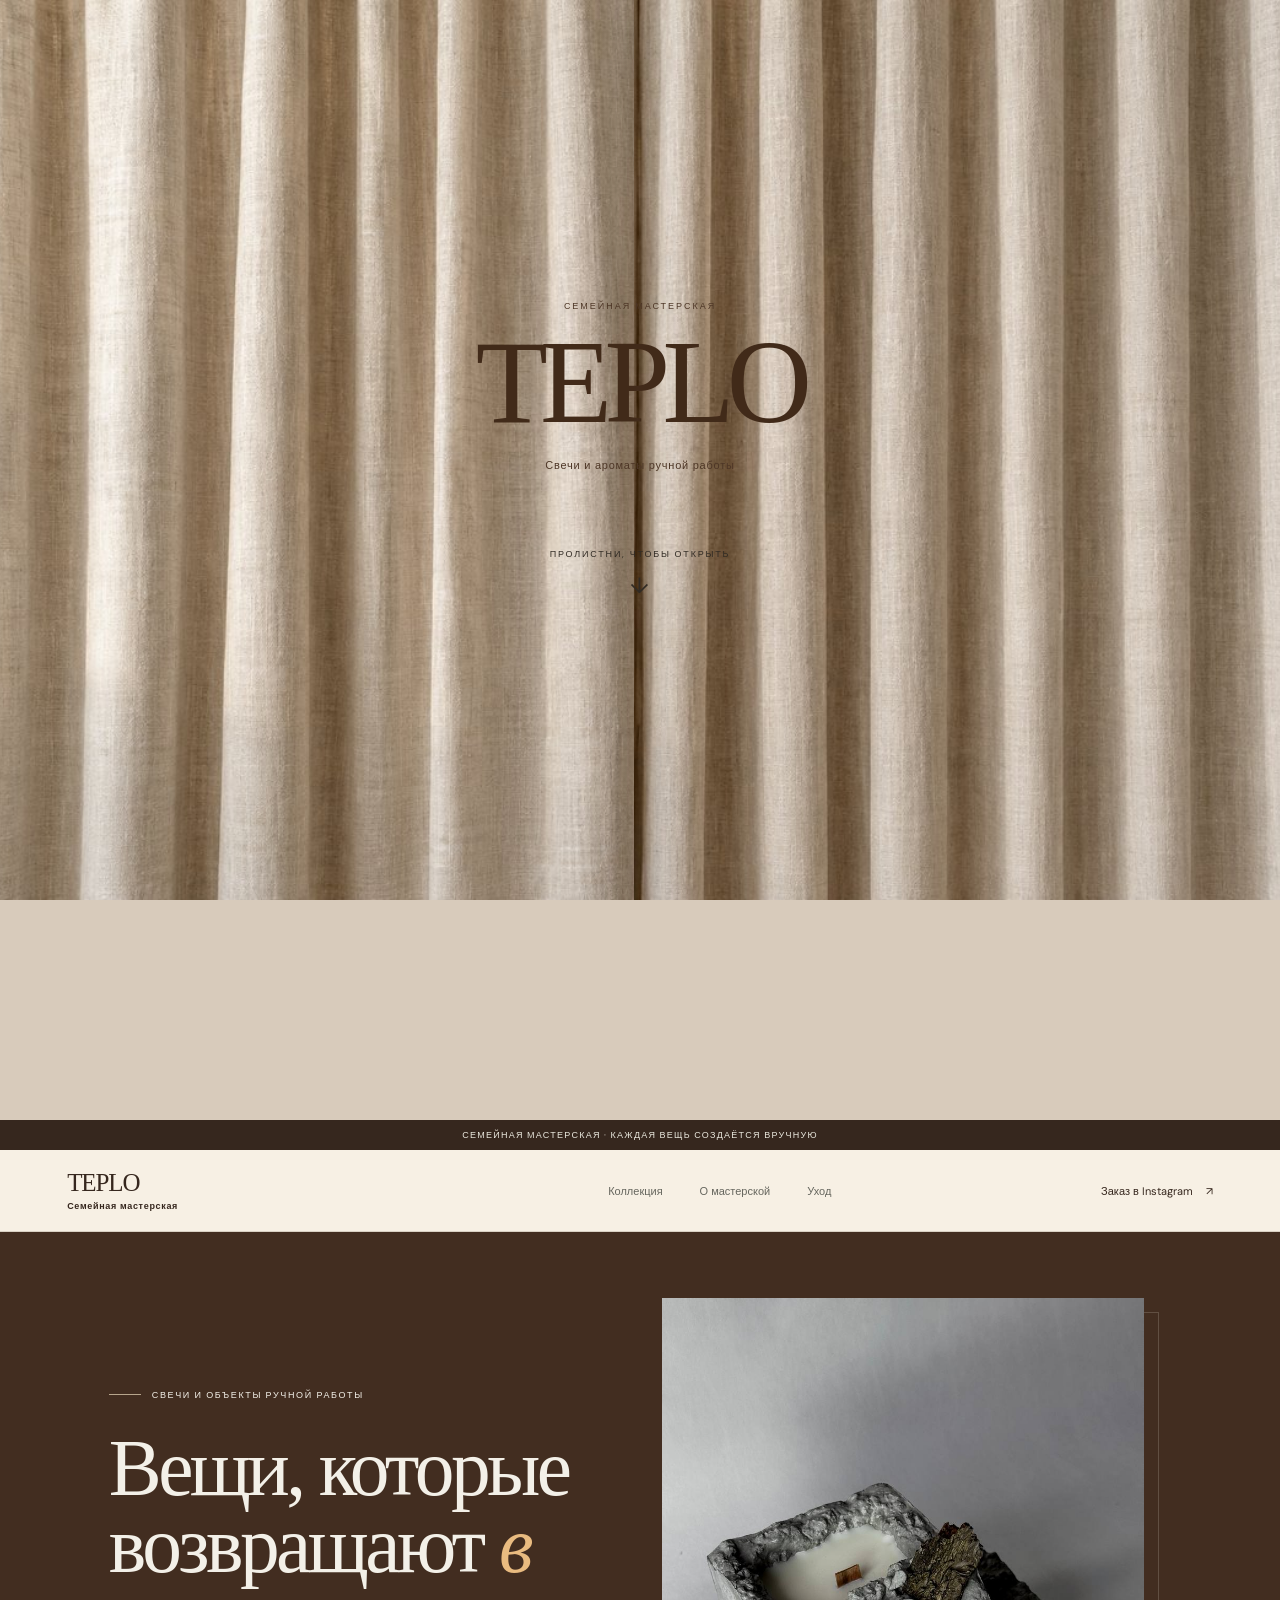
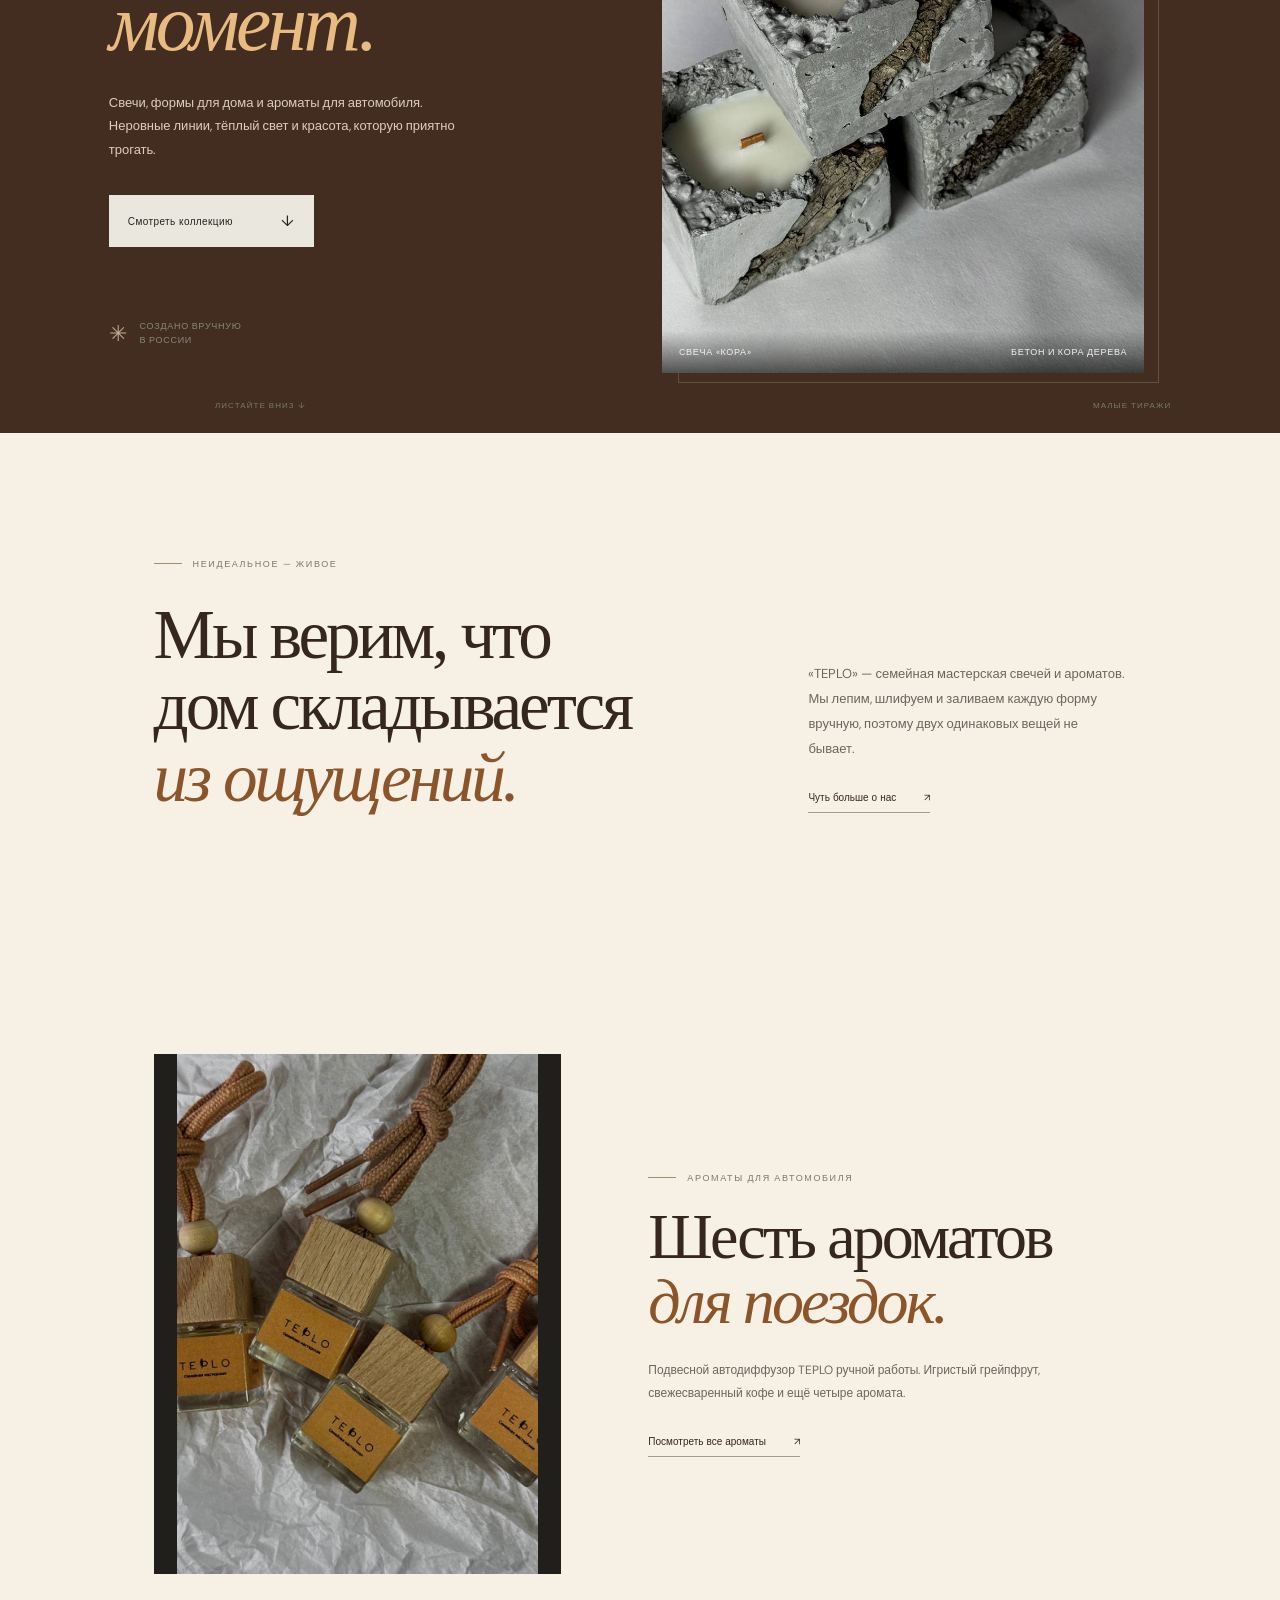
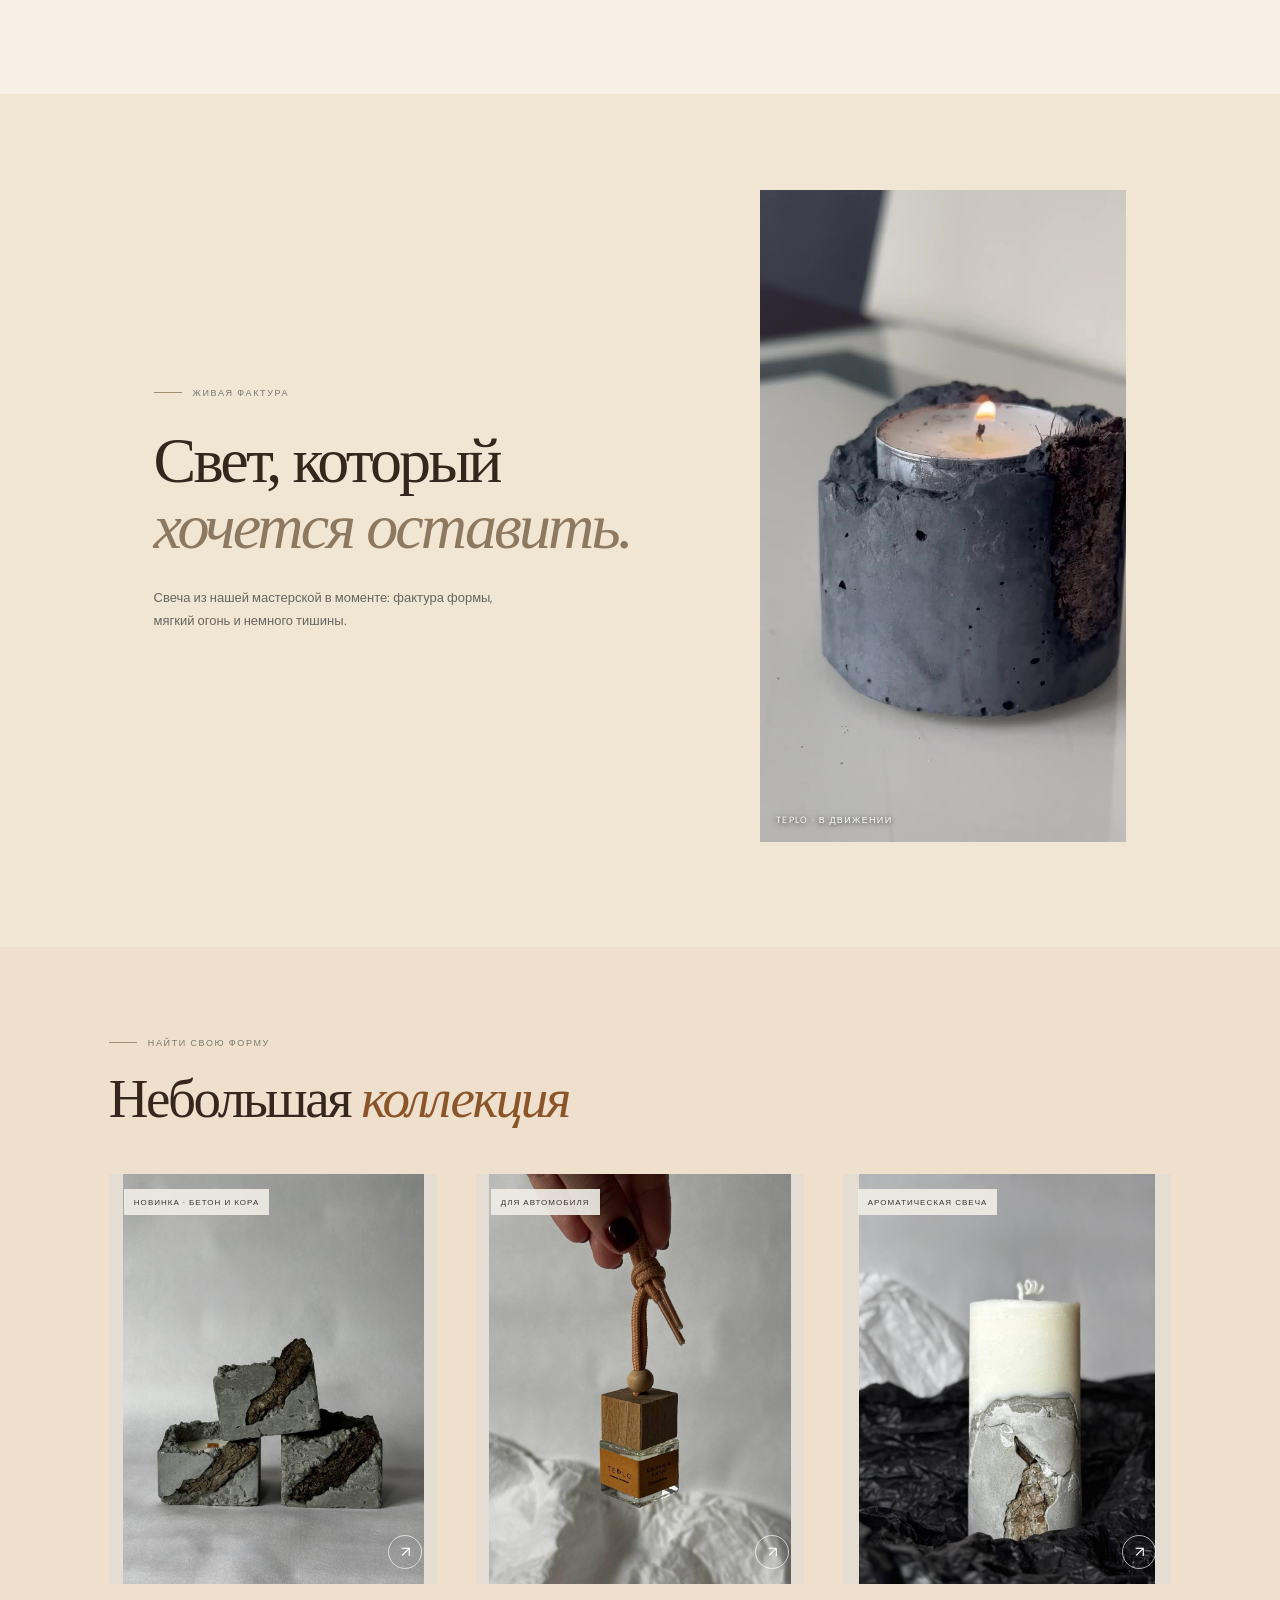
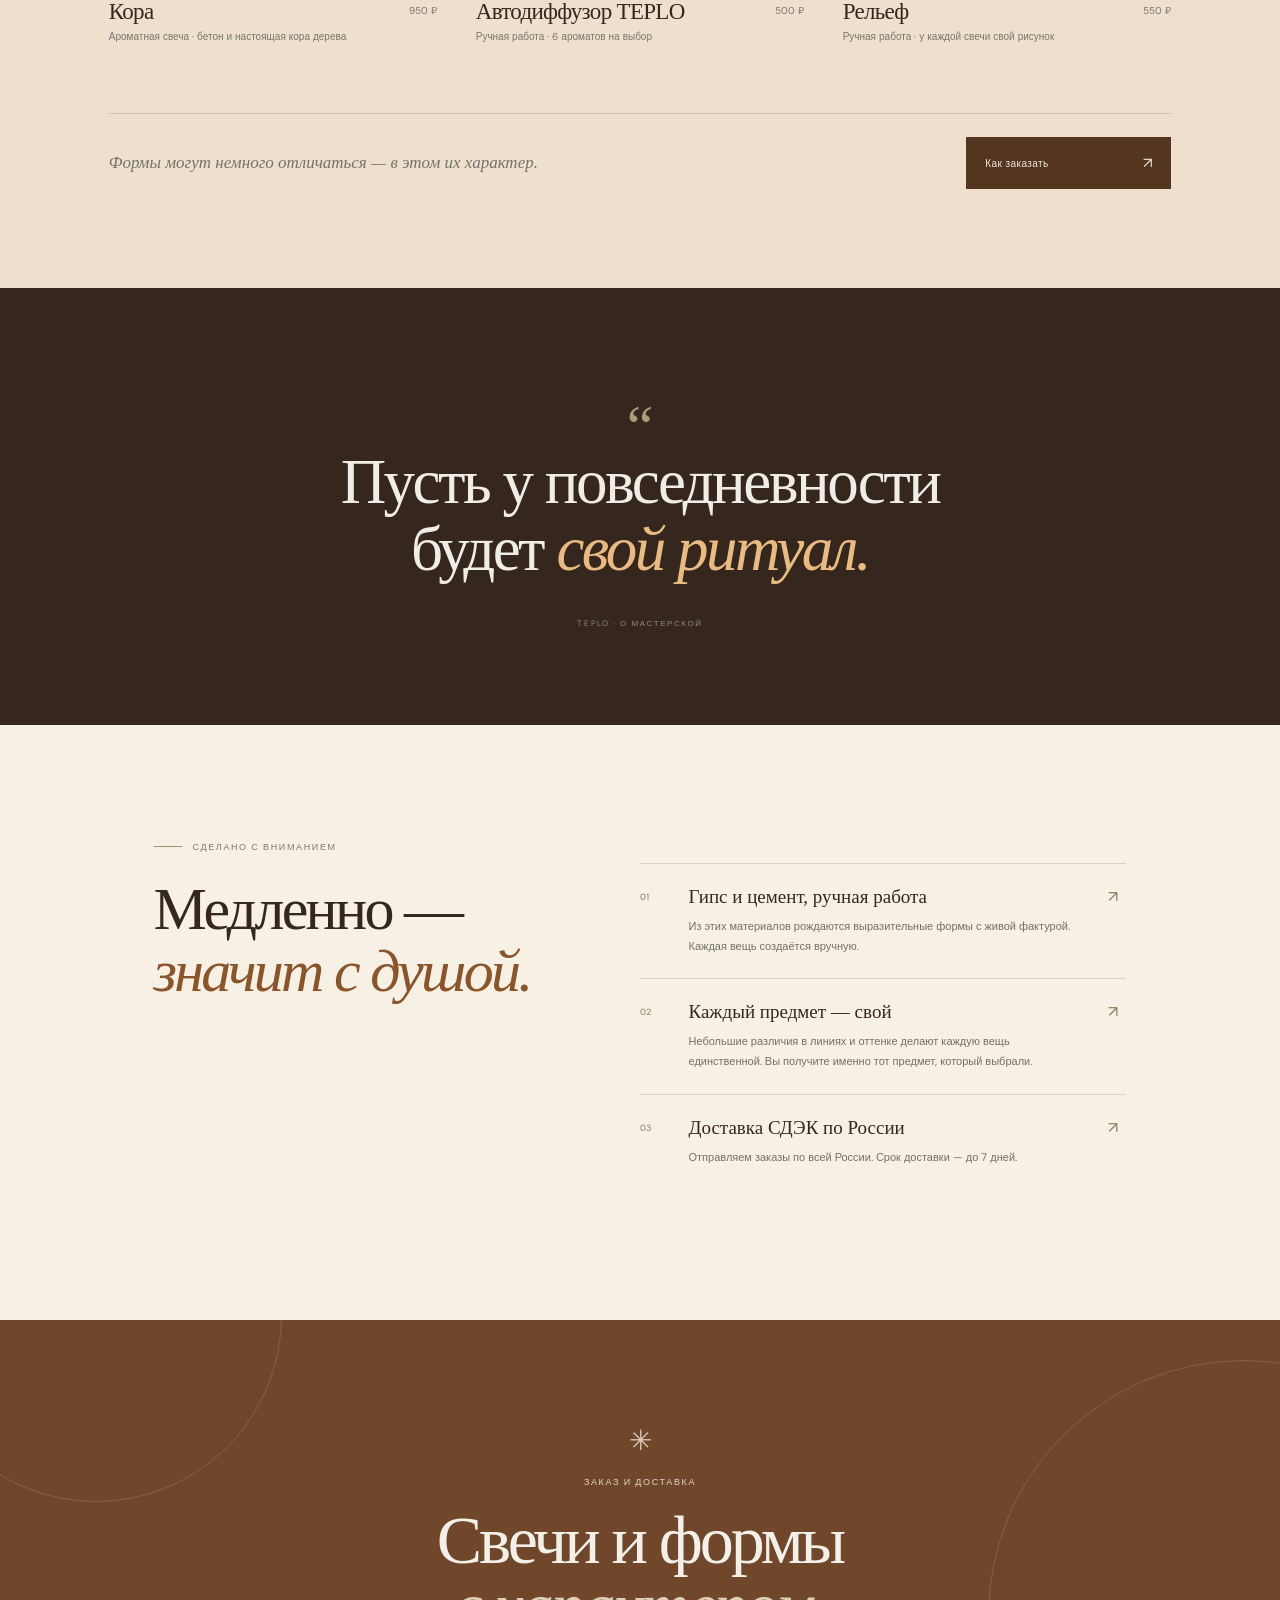
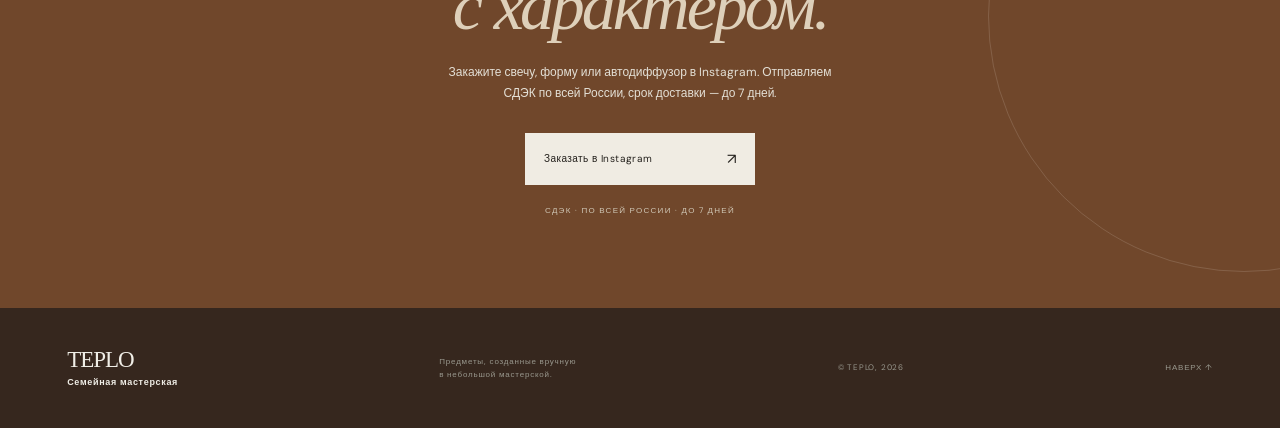
==== commit 0aa58df4: "Show only the three current TEPLO products" ====
--- a/index.html
+++ b/index.html
@@ -10,7 +10,7 @@
   <link rel="preconnect" href="https://fonts.googleapis.com">
   <link rel="preconnect" href="https://fonts.gstatic.com" crossorigin>
   <link href="https://fonts.googleapis.com/css2?family=DM+Sans:wght@400;500;600&family=Manrope:wght@400;500;600;700&display=swap" rel="stylesheet">
-  <link rel="stylesheet" href="styles.css?v=teplo-full-photos">
+  <link rel="stylesheet" href="styles.css?v=teplo-three">
 </head>
 <body>
   <section class="opening-scene" aria-label="Открой мастерскую прокруткой">
@@ -65,7 +65,7 @@
 
     <section class="collection" id="collection">
       <div class="section-heading"><div><p class="eyebrow dark-eyebrow">Найти свою форму</p><h2>Небольшая <em>коллекция</em></h2></div></div>
-      <div class="product-grid">
+      <div class="product-grid catalog-three">
         <article class="product-card product-card-tall">
           <a class="product-image" href="product-bark.html" aria-label="Открыть свечу «Кора»">
             <img src="assets/bark-catalog.jpg" alt="Ароматные свечи из бетона с настоящей корой дерева" loading="lazy" decoding="async">
@@ -73,7 +73,6 @@
           </a>
           <div class="product-info"><div><h3>Кора</h3><p>Ароматная свеча · бетон и настоящая кора дерева</p></div><span class="product-price">950 ₽</span></div>
         </article>
-
         <article class="product-card product-card-tall">
           <a class="product-image" href="product-auto-diffuser.html" aria-label="Открыть автодиффузор TEPLO">
             <img src="assets/auto-diffuser-cover.jpg" alt="Подвесной автодиффузор TEPLO с деревянной крышкой" loading="lazy" decoding="async">
@@ -84,7 +83,6 @@
             <span class="product-price">500 ₽</span>
           </div>
         </article>
-
         <article class="product-card product-card-tall">
           <a class="product-image" href="product-relief.html" aria-label="Открыть свечу «Рельеф»">
             <img src="assets/relief-cover.jpg" alt="Ароматическая свеча «Рельеф» с фактурным серым основанием" loading="lazy" decoding="async">
@@ -94,22 +92,6 @@
             <div><h3>Рельеф</h3><p>Ручная работа · у каждой свечи свой рисунок</p></div>
             <span class="product-price">550 ₽</span>
           </div>
-        </article>
-        <article class="product-card product-card-tall">
-          <a class="product-image" href="#contact"><img src="assets/vase-01.jpg" alt="Ваза-копилка ручной работы из гипса и цемента" loading="lazy" decoding="async"><span class="product-tag">ВАЗА-КОПИЛКА</span><span class="image-arrow">↗</span></a>
-          <div class="product-info"><div><h3>Арка</h3><p>Ароматная свеча · форма для вазы или денежного подарка</p></div><span class="product-price">399 ₽</span></div>
-        </article>
-        <article class="product-card product-card-offset">
-          <a class="product-image" href="#contact"><img src="assets/vase-02.jpg" alt="Ваза-копилка ручной работы с крышкой" loading="lazy" decoding="async"><span class="product-tag">ГИПС И ЦЕМЕНТ</span><span class="image-arrow">↗</span></a>
-          <div class="product-info"><div><h3>Тихий свет</h3><p>Ароматная свеча · форма для подарка и интерьера</p></div><span class="product-price">399 ₽</span></div>
-        </article>
-        <article class="product-card">
-          <a class="product-image" href="#contact"><img src="assets/candle-01.jpg" alt="Ароматная свеча ручной работы" loading="lazy" decoding="async"><span class="product-tag">СВЕЧА · РУЧНАЯ РАБОТА</span><span class="image-arrow">↗</span></a>
-          <div class="product-info"><div><h3>Сад после дождя</h3><p>Ароматная свеча в форме из гипса и цемента</p></div><span class="product-price">499 ₽</span></div>
-        </article>
-        <article class="product-card product-card-offset product-card-wide">
-          <a class="product-image" href="#contact"><img src="assets/candle-02.jpg" alt="Ароматная свеча ручной работы" loading="lazy" decoding="async"><span class="product-tag">СВЕЧА И ВАЗА</span><span class="image-arrow">↗</span></a>
-          <div class="product-info"><div><h3>Два состояния</h3><p>Ароматная свеча — 499 ₽ · ваза-копилка — 399 ₽</p></div><span class="product-price">От 399 ₽</span></div>
         </article>
       </div>
       <div class="collection-foot"><p>Формы могут немного отличаться — в этом их характер.</p><a class="button button-dark" href="#contact">Как заказать <span>↗</span></a></div>
--- a/styles.css
+++ b/styles.css
@@ -142,3 +142,10 @@
 /* Keep the full product photograph inside its frame at every screen width. */
 .product-image { background: #e4ddd1; }
 .hero-visual > img, .scent-photo img { object-fit: contain; object-position: center; }
+
+/* Three products with consistent image frames. */
+.catalog-three { gap: clamp(16px, 3vw, 44px); }
+.catalog-three .product-card-tall .product-image { height: auto; aspect-ratio: 4 / 5; }
+@media (min-width: 900px) {
+  .catalog-three { grid-template-columns: repeat(3, minmax(0, 1fr)); }
+}
